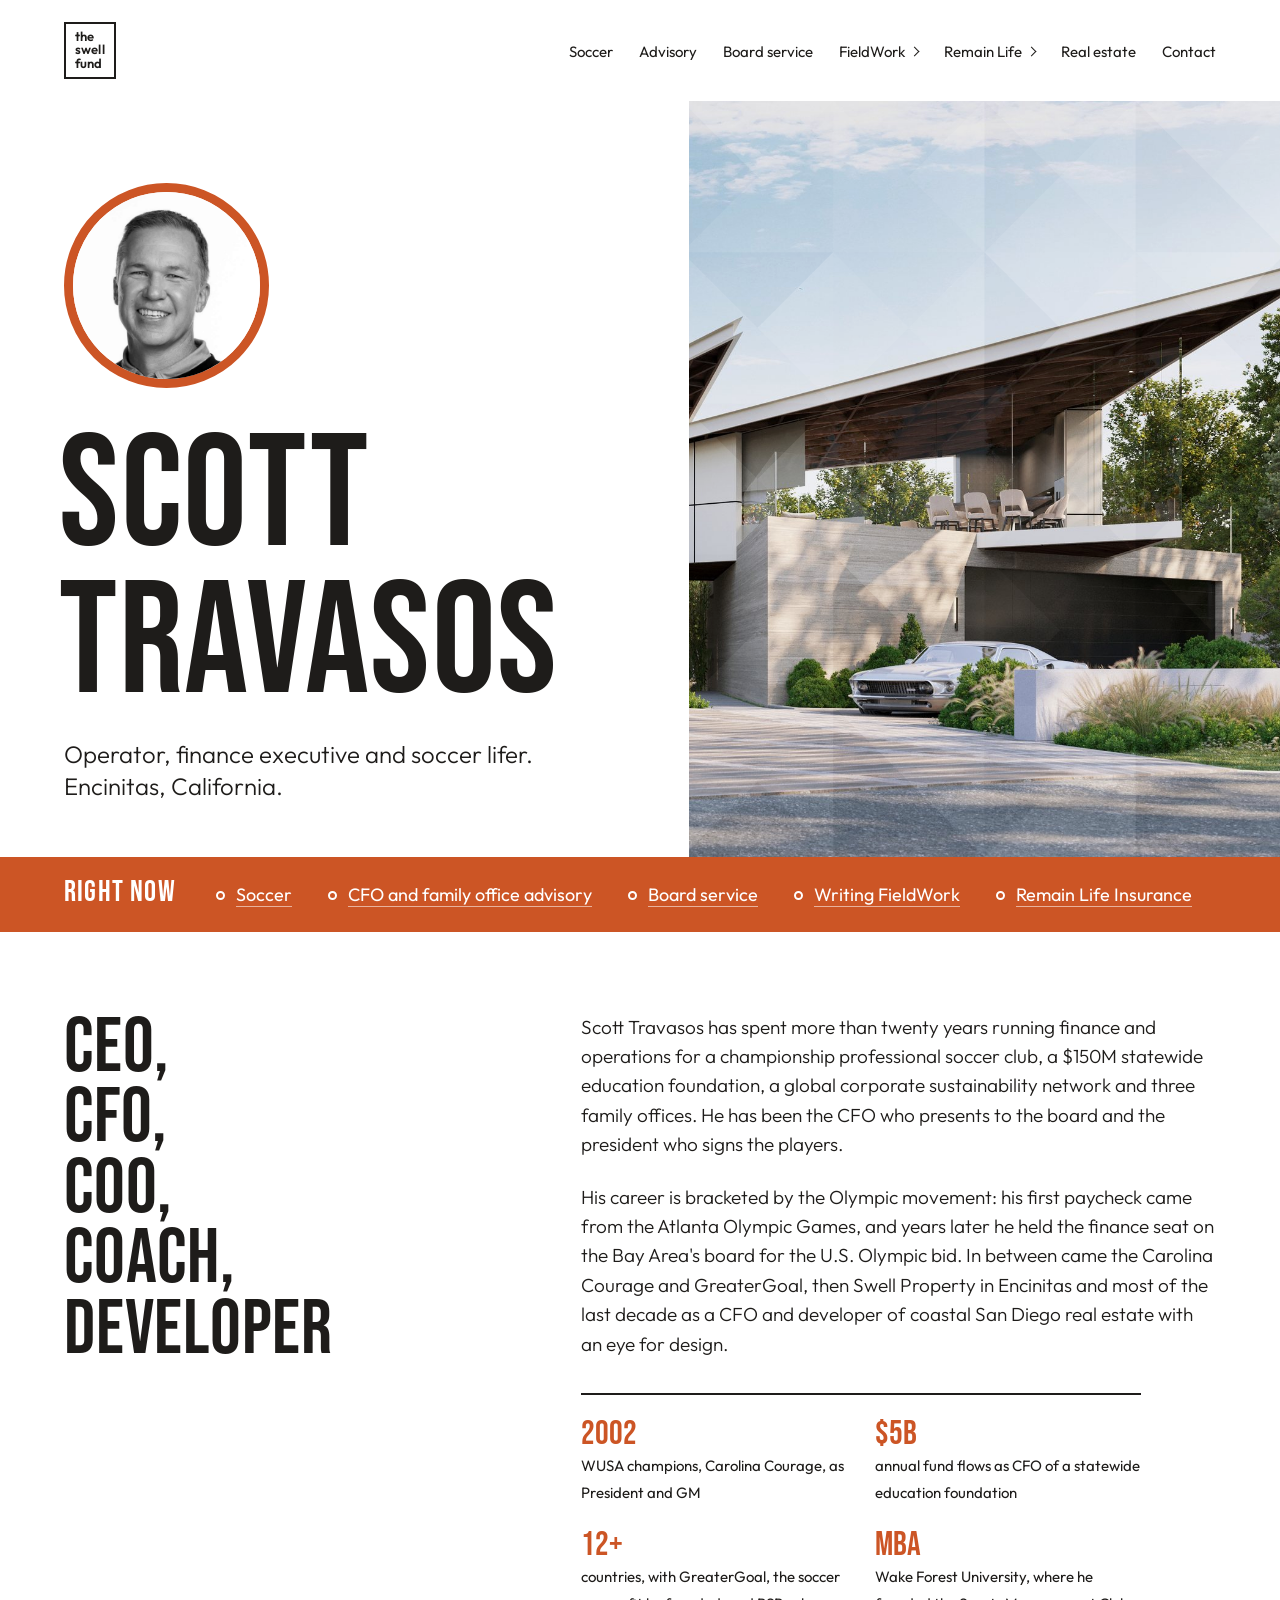
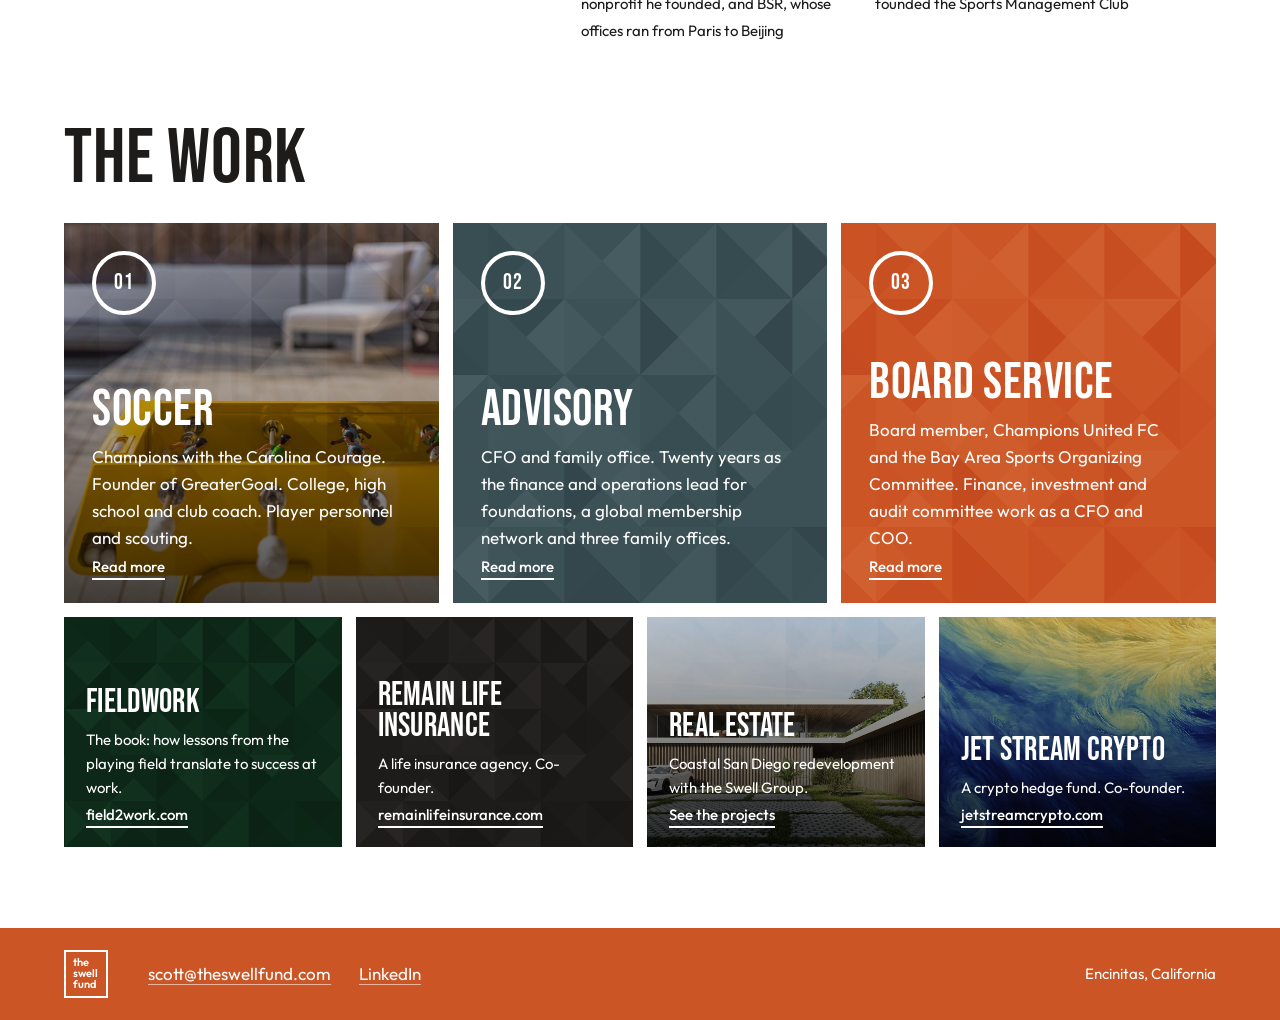
==== index.html @ 2800bc75 "Home: drop the work-section tagline, shorten the real estate tile Co-Authored-By: Claude Fable 5.1 <" ====
<!DOCTYPE html>
<html lang="en">
<head>
<meta charset="UTF-8">
<meta name="viewport" content="width=device-width, initial-scale=1.0">
<title>Scott Travasos — The Swell Fund</title>
<meta name="description" content="Scott Travasos: operator, finance executive and soccer lifer in Encinitas, California. Board service, FieldWork, Remain Life Insurance, The Swell Fund.">
<meta property="og:title" content="Scott Travasos — The Swell Fund">
<meta property="og:description" content="Operator, finance executive and soccer lifer. Encinitas, California.">
<meta property="og:url" content="https://theswellfund.com">
<meta property="og:type" content="website">
<link rel="canonical" href="https://theswellfund.com">
<link rel="preconnect" href="https://fonts.googleapis.com">
<link rel="preconnect" href="https://fonts.gstatic.com" crossorigin>
<link href="https://fonts.googleapis.com/css2?family=Bebas+Neue&family=Outfit:wght@300;400;500;600&display=swap" rel="stylesheet">
<link rel="icon" type="image/svg+xml" href='data:image/svg+xml;utf8,<svg xmlns="http://www.w3.org/2000/svg" viewBox="0 0 32 32"><rect width="32" height="32" fill="%23CC5525"/><rect x="6" y="6" width="20" height="20" fill="none" stroke="%23fff" stroke-width="2"/></svg>'>
<link rel="stylesheet" href="assets/site.css">
</head>
<body>

<header>
  <a class="mark" href="index.html" aria-label="The Swell Fund, home"><span>the</span><span>swell</span><span>fund</span></a>
  <nav aria-label="Primary">
    <ul>
      <li><a href="soccer.html">Soccer</a></li>
      <li><a href="advisory.html">Advisory</a></li>
      <li><a href="boards.html">Board service</a></li>
      <li><a class="ext" href="https://field2work.com">FieldWork</a></li>
      <li><a class="ext" href="https://remainlifeinsurance.com">Remain Life</a></li>
      <li><a href="real-estate.html">Real estate</a></li>
      <li><a href="#contact">Contact</a></li>
    </ul>
  </nav>
</header>

<section class="hero">
  <div class="hero-text">
    <div class="portrait"><img src="assets/people/scott-square-bw.jpg" alt="Scott Travasos"></div>
    <h1 class="display">Scott<br>Travasos</h1>
    <p class="lede">Operator, finance executive and soccer lifer. Encinitas, California.</p>
  </div>
  <div class="hero-photo">
    <img class="scene" src="assets/projects/hero-summit.jpg" alt="Rendering of the Summit project in Cardiff: a two-story home with a folded roof over a courtyard drive">
    <svg xmlns="http://www.w3.org/2000/svg" viewBox="0 0 800 500" preserveAspectRatio="xMidYMid slice" aria-hidden="true" class="facets"><polygon points="0,0 100,0 50,50" fill="#fff" fill-opacity="0.08"/><polygon points="100,100 0,100 50,50" fill="#fff" fill-opacity="0.15"/><polygon points="0,100 0,0 50,50" fill="#000" fill-opacity="0.06"/><polygon points="100,0 200,0 150,50" fill="#000" fill-opacity="0.06"/><polygon points="200,0 200,100 150,50" fill="#000" fill-opacity="0.06"/><polygon points="200,100 100,100 150,50" fill="#fff" fill-opacity="0.13"/><polygon points="200,0 300,0 250,50" fill="#fff" fill-opacity="0.10"/><polygon points="200,100 200,0 250,50" fill="#000" fill-opacity="0.12"/><polygon points="400,0 400,100 350,50" fill="#fff" fill-opacity="0.20"/><polygon points="400,100 300,100 350,50" fill="#fff" fill-opacity="0.08"/><polygon points="300,100 300,0 350,50" fill="#fff" fill-opacity="0.11"/><polygon points="500,0 500,100 450,50" fill="#fff" fill-opacity="0.15"/><polygon points="400,100 400,0 450,50" fill="#000" fill-opacity="0.14"/><polygon points="500,0 600,0 550,50" fill="#fff" fill-opacity="0.07"/><polygon points="600,0 600,100 550,50" fill="#fff" fill-opacity="0.17"/><polygon points="600,100 500,100 550,50" fill="#000" fill-opacity="0.10"/><polygon points="500,100 500,0 550,50" fill="#000" fill-opacity="0.13"/><polygon points="600,0 700,0 650,50" fill="#fff" fill-opacity="0.19"/><polygon points="700,100 600,100 650,50" fill="#fff" fill-opacity="0.15"/><polygon points="600,100 600,0 650,50" fill="#000" fill-opacity="0.20"/><polygon points="800,0 800,100 750,50" fill="#fff" fill-opacity="0.22"/><polygon points="800,100 700,100 750,50" fill="#fff" fill-opacity="0.13"/><polygon points="0,100 100,100 50,150" fill="#fff" fill-opacity="0.14"/><polygon points="100,100 100,200 50,150" fill="#fff" fill-opacity="0.17"/><polygon points="0,200 0,100 50,150" fill="#000" fill-opacity="0.20"/><polygon points="100,100 200,100 150,150" fill="#fff" fill-opacity="0.17"/><polygon points="200,100 200,200 150,150" fill="#000" fill-opacity="0.15"/><polygon points="200,200 100,200 150,150" fill="#000" fill-opacity="0.19"/><polygon points="200,100 300,100 250,150" fill="#000" fill-opacity="0.16"/><polygon points="300,100 300,200 250,150" fill="#fff" fill-opacity="0.17"/><polygon points="400,100 400,200 350,150" fill="#fff" fill-opacity="0.12"/><polygon points="300,200 300,100 350,150" fill="#fff" fill-opacity="0.13"/><polygon points="400,100 500,100 450,150" fill="#fff" fill-opacity="0.08"/><polygon points="500,100 500,200 450,150" fill="#fff" fill-opacity="0.18"/><polygon points="500,200 400,200 450,150" fill="#fff" fill-opacity="0.10"/><polygon points="400,200 400,100 450,150" fill="#000" fill-opacity="0.20"/><polygon points="500,100 600,100 550,150" fill="#fff" fill-opacity="0.13"/><polygon points="600,100 600,200 550,150" fill="#000" fill-opacity="0.20"/><polygon points="600,100 700,100 650,150" fill="#fff" fill-opacity="0.13"/><polygon points="700,100 700,200 650,150" fill="#000" fill-opacity="0.20"/><polygon points="600,200 600,100 650,150" fill="#fff" fill-opacity="0.09"/><polygon points="700,100 800,100 750,150" fill="#fff" fill-opacity="0.10"/><polygon points="800,100 800,200 750,150" fill="#000" fill-opacity="0.15"/><polygon points="800,200 700,200 750,150" fill="#fff" fill-opacity="0.06"/><polygon points="700,200 700,100 750,150" fill="#000" fill-opacity="0.11"/><polygon points="0,200 100,200 50,250" fill="#000" fill-opacity="0.21"/><polygon points="100,300 0,300 50,250" fill="#000" fill-opacity="0.15"/><polygon points="100,200 200,200 150,250" fill="#fff" fill-opacity="0.20"/><polygon points="200,200 300,200 250,250" fill="#000" fill-opacity="0.12"/><polygon points="300,200 300,300 250,250" fill="#fff" fill-opacity="0.16"/><polygon points="300,300 200,300 250,250" fill="#fff" fill-opacity="0.07"/><polygon points="200,300 200,200 250,250" fill="#fff" fill-opacity="0.09"/><polygon points="300,200 400,200 350,250" fill="#000" fill-opacity="0.06"/><polygon points="400,200 400,300 350,250" fill="#fff" fill-opacity="0.08"/><polygon points="400,300 300,300 350,250" fill="#fff" fill-opacity="0.12"/><polygon points="300,300 300,200 350,250" fill="#fff" fill-opacity="0.20"/><polygon points="400,200 500,200 450,250" fill="#000" fill-opacity="0.08"/><polygon points="500,200 500,300 450,250" fill="#fff" fill-opacity="0.12"/><polygon points="500,300 400,300 450,250" fill="#000" fill-opacity="0.07"/><polygon points="600,200 600,300 550,250" fill="#000" fill-opacity="0.13"/><polygon points="600,300 500,300 550,250" fill="#fff" fill-opacity="0.08"/><polygon points="500,300 500,200 550,250" fill="#000" fill-opacity="0.10"/><polygon points="700,200 700,300 650,250" fill="#fff" fill-opacity="0.06"/><polygon points="600,300 600,200 650,250" fill="#000" fill-opacity="0.07"/><polygon points="700,200 800,200 750,250" fill="#000" fill-opacity="0.05"/><polygon points="800,200 800,300 750,250" fill="#000" fill-opacity="0.22"/><polygon points="0,300 100,300 50,350" fill="#fff" fill-opacity="0.12"/><polygon points="100,300 100,400 50,350" fill="#fff" fill-opacity="0.18"/><polygon points="100,400 0,400 50,350" fill="#000" fill-opacity="0.18"/><polygon points="0,400 0,300 50,350" fill="#fff" fill-opacity="0.10"/><polygon points="300,400 200,400 250,350" fill="#fff" fill-opacity="0.14"/><polygon points="200,400 200,300 250,350" fill="#000" fill-opacity="0.05"/><polygon points="300,300 400,300 350,350" fill="#fff" fill-opacity="0.10"/><polygon points="400,300 400,400 350,350" fill="#fff" fill-opacity="0.17"/><polygon points="300,400 300,300 350,350" fill="#000" fill-opacity="0.21"/><polygon points="500,400 400,400 450,350" fill="#000" fill-opacity="0.09"/><polygon points="400,400 400,300 450,350" fill="#fff" fill-opacity="0.09"/><polygon points="500,300 600,300 550,350" fill="#fff" fill-opacity="0.16"/><polygon points="500,400 500,300 550,350" fill="#000" fill-opacity="0.16"/><polygon points="700,300 700,400 650,350" fill="#fff" fill-opacity="0.17"/><polygon points="800,300 800,400 750,350" fill="#000" fill-opacity="0.08"/><polygon points="700,400 700,300 750,350" fill="#000" fill-opacity="0.19"/><polygon points="100,400 100,500 50,450" fill="#000" fill-opacity="0.12"/><polygon points="100,400 200,400 150,450" fill="#fff" fill-opacity="0.08"/><polygon points="200,400 200,500 150,450" fill="#fff" fill-opacity="0.20"/><polygon points="100,500 100,400 150,450" fill="#fff" fill-opacity="0.19"/><polygon points="300,500 200,500 250,450" fill="#000" fill-opacity="0.14"/><polygon points="200,500 200,400 250,450" fill="#fff" fill-opacity="0.06"/><polygon points="400,500 300,500 350,450" fill="#000" fill-opacity="0.21"/><polygon points="300,500 300,400 350,450" fill="#000" fill-opacity="0.20"/><polygon points="500,400 500,500 450,450" fill="#fff" fill-opacity="0.10"/><polygon points="500,500 400,500 450,450" fill="#fff" fill-opacity="0.10"/><polygon points="400,500 400,400 450,450" fill="#000" fill-opacity="0.09"/><polygon points="500,400 600,400 550,450" fill="#000" fill-opacity="0.07"/><polygon points="600,500 500,500 550,450" fill="#000" fill-opacity="0.13"/><polygon points="500,500 500,400 550,450" fill="#000" fill-opacity="0.20"/><polygon points="600,400 700,400 650,450" fill="#000" fill-opacity="0.21"/><polygon points="700,400 700,500 650,450" fill="#000" fill-opacity="0.14"/><polygon points="700,500 600,500 650,450" fill="#000" fill-opacity="0.05"/><polygon points="600,500 600,400 650,450" fill="#000" fill-opacity="0.08"/><polygon points="700,400 800,400 750,450" fill="#fff" fill-opacity="0.19"/><polygon points="800,400 800,500 750,450" fill="#fff" fill-opacity="0.14"/><polygon points="700,500 700,400 750,450" fill="#000" fill-opacity="0.11"/></svg>
  </div>
</section>

<section class="now" aria-label="Right now">
  <h2 class="display">Right now</h2>
  <ul>
    <li><a href="soccer.html">Soccer</a></li>
    <li><a href="advisory.html">CFO and family office advisory</a></li>
    <li><a href="boards.html">Board service</a></li>
    <li><a href="https://field2work.com">Writing FieldWork</a></li>
    <li><a href="https://remainlifeinsurance.com">Remain Life Insurance</a></li>
  </ul>
</section>

<section class="bio">
  <h2 class="display">CEO,<br>CFO,<br>COO,<br>coach,<br>developer</h2>
  <div class="bio-copy">
    <p>Scott Travasos has spent more than twenty years running finance and operations for a championship professional soccer club, a $150M statewide education foundation, a global corporate sustainability network and three family offices. He has been the CFO who presents to the board and the president who signs the players.</p>
    <p>His career is bracketed by the Olympic movement: his first paycheck came from the Atlanta Olympic Games, and years later he held the finance seat on the Bay Area's board for the U.S. Olympic bid. In between came the Carolina Courage and GreaterGoal, then Swell Property in Encinitas and most of the last decade as a CFO and developer of coastal San Diego real estate with an eye for design.</p>
    <ul class="facts">
      <li><strong>2002</strong><span>WUSA champions, Carolina Courage, as President and GM</span></li>
      <li><strong>$5B</strong><span>annual fund flows as CFO of a statewide education foundation</span></li>
      <li><strong>12+</strong><span>countries, with GreaterGoal, the soccer nonprofit he founded, and BSR, whose offices ran from Paris to Beijing</span></li>
      <li><strong>MBA</strong><span>Wake Forest University, where he founded the Sports Management Club</span></li>
    </ul>
  </div>
</section>

<section class="work">
  <div class="work-head">
    <h2 class="display">The work</h2>
  </div>

  <div class="tiles three">
    <a class="tile" href="soccer.html">
      <img src="assets/projects/project-11.jpg" alt="">
      <svg xmlns="http://www.w3.org/2000/svg" viewBox="0 0 800 500" preserveAspectRatio="xMidYMid slice" aria-hidden="true" class="facets"><polygon points="0,0 100,0 50,50" fill="#fff" fill-opacity="0.08"/><polygon points="100,100 0,100 50,50" fill="#fff" fill-opacity="0.15"/><polygon points="0,100 0,0 50,50" fill="#000" fill-opacity="0.06"/><polygon points="100,0 200,0 150,50" fill="#000" fill-opacity="0.06"/><polygon points="200,0 200,100 150,50" fill="#000" fill-opacity="0.06"/><polygon points="200,100 100,100 150,50" fill="#fff" fill-opacity="0.13"/><polygon points="200,0 300,0 250,50" fill="#fff" fill-opacity="0.10"/><polygon points="200,100 200,0 250,50" fill="#000" fill-opacity="0.12"/><polygon points="400,0 400,100 350,50" fill="#fff" fill-opacity="0.20"/><polygon points="400,100 300,100 350,50" fill="#fff" fill-opacity="0.08"/><polygon points="300,100 300,0 350,50" fill="#fff" fill-opacity="0.11"/><polygon points="500,0 500,100 450,50" fill="#fff" fill-opacity="0.15"/><polygon points="400,100 400,0 450,50" fill="#000" fill-opacity="0.14"/><polygon points="500,0 600,0 550,50" fill="#fff" fill-opacity="0.07"/><polygon points="600,0 600,100 550,50" fill="#fff" fill-opacity="0.17"/><polygon points="600,100 500,100 550,50" fill="#000" fill-opacity="0.10"/><polygon points="500,100 500,0 550,50" fill="#000" fill-opacity="0.13"/><polygon points="600,0 700,0 650,50" fill="#fff" fill-opacity="0.19"/><polygon points="700,100 600,100 650,50" fill="#fff" fill-opacity="0.15"/><polygon points="600,100 600,0 650,50" fill="#000" fill-opacity="0.20"/><polygon points="800,0 800,100 750,50" fill="#fff" fill-opacity="0.22"/><polygon points="800,100 700,100 750,50" fill="#fff" fill-opacity="0.13"/><polygon points="0,100 100,100 50,150" fill="#fff" fill-opacity="0.14"/><polygon points="100,100 100,200 50,150" fill="#fff" fill-opacity="0.17"/><polygon points="0,200 0,100 50,150" fill="#000" fill-opacity="0.20"/><polygon points="100,100 200,100 150,150" fill="#fff" fill-opacity="0.17"/><polygon points="200,100 200,200 150,150" fill="#000" fill-opacity="0.15"/><polygon points="200,200 100,200 150,150" fill="#000" fill-opacity="0.19"/><polygon points="200,100 300,100 250,150" fill="#000" fill-opacity="0.16"/><polygon points="300,100 300,200 250,150" fill="#fff" fill-opacity="0.17"/><polygon points="400,100 400,200 350,150" fill="#fff" fill-opacity="0.12"/><polygon points="300,200 300,100 350,150" fill="#fff" fill-opacity="0.13"/><polygon points="400,100 500,100 450,150" fill="#fff" fill-opacity="0.08"/><polygon points="500,100 500,200 450,150" fill="#fff" fill-opacity="0.18"/><polygon points="500,200 400,200 450,150" fill="#fff" fill-opacity="0.10"/><polygon points="400,200 400,100 450,150" fill="#000" fill-opacity="0.20"/><polygon points="500,100 600,100 550,150" fill="#fff" fill-opacity="0.13"/><polygon points="600,100 600,200 550,150" fill="#000" fill-opacity="0.20"/><polygon points="600,100 700,100 650,150" fill="#fff" fill-opacity="0.13"/><polygon points="700,100 700,200 650,150" fill="#000" fill-opacity="0.20"/><polygon points="600,200 600,100 650,150" fill="#fff" fill-opacity="0.09"/><polygon points="700,100 800,100 750,150" fill="#fff" fill-opacity="0.10"/><polygon points="800,100 800,200 750,150" fill="#000" fill-opacity="0.15"/><polygon points="800,200 700,200 750,150" fill="#fff" fill-opacity="0.06"/><polygon points="700,200 700,100 750,150" fill="#000" fill-opacity="0.11"/><polygon points="0,200 100,200 50,250" fill="#000" fill-opacity="0.21"/><polygon points="100,300 0,300 50,250" fill="#000" fill-opacity="0.15"/><polygon points="100,200 200,200 150,250" fill="#fff" fill-opacity="0.20"/><polygon points="200,200 300,200 250,250" fill="#000" fill-opacity="0.12"/><polygon points="300,200 300,300 250,250" fill="#fff" fill-opacity="0.16"/><polygon points="300,300 200,300 250,250" fill="#fff" fill-opacity="0.07"/><polygon points="200,300 200,200 250,250" fill="#fff" fill-opacity="0.09"/><polygon points="300,200 400,200 350,250" fill="#000" fill-opacity="0.06"/><polygon points="400,200 400,300 350,250" fill="#fff" fill-opacity="0.08"/><polygon points="400,300 300,300 350,250" fill="#fff" fill-opacity="0.12"/><polygon points="300,300 300,200 350,250" fill="#fff" fill-opacity="0.20"/><polygon points="400,200 500,200 450,250" fill="#000" fill-opacity="0.08"/><polygon points="500,200 500,300 450,250" fill="#fff" fill-opacity="0.12"/><polygon points="500,300 400,300 450,250" fill="#000" fill-opacity="0.07"/><polygon points="600,200 600,300 550,250" fill="#000" fill-opacity="0.13"/><polygon points="600,300 500,300 550,250" fill="#fff" fill-opacity="0.08"/><polygon points="500,300 500,200 550,250" fill="#000" fill-opacity="0.10"/><polygon points="700,200 700,300 650,250" fill="#fff" fill-opacity="0.06"/><polygon points="600,300 600,200 650,250" fill="#000" fill-opacity="0.07"/><polygon points="700,200 800,200 750,250" fill="#000" fill-opacity="0.05"/><polygon points="800,200 800,300 750,250" fill="#000" fill-opacity="0.22"/><polygon points="0,300 100,300 50,350" fill="#fff" fill-opacity="0.12"/><polygon points="100,300 100,400 50,350" fill="#fff" fill-opacity="0.18"/><polygon points="100,400 0,400 50,350" fill="#000" fill-opacity="0.18"/><polygon points="0,400 0,300 50,350" fill="#fff" fill-opacity="0.10"/><polygon points="300,400 200,400 250,350" fill="#fff" fill-opacity="0.14"/><polygon points="200,400 200,300 250,350" fill="#000" fill-opacity="0.05"/><polygon points="300,300 400,300 350,350" fill="#fff" fill-opacity="0.10"/><polygon points="400,300 400,400 350,350" fill="#fff" fill-opacity="0.17"/><polygon points="300,400 300,300 350,350" fill="#000" fill-opacity="0.21"/><polygon points="500,400 400,400 450,350" fill="#000" fill-opacity="0.09"/><polygon points="400,400 400,300 450,350" fill="#fff" fill-opacity="0.09"/><polygon points="500,300 600,300 550,350" fill="#fff" fill-opacity="0.16"/><polygon points="500,400 500,300 550,350" fill="#000" fill-opacity="0.16"/><polygon points="700,300 700,400 650,350" fill="#fff" fill-opacity="0.17"/><polygon points="800,300 800,400 750,350" fill="#000" fill-opacity="0.08"/><polygon points="700,400 700,300 750,350" fill="#000" fill-opacity="0.19"/><polygon points="100,400 100,500 50,450" fill="#000" fill-opacity="0.12"/><polygon points="100,400 200,400 150,450" fill="#fff" fill-opacity="0.08"/><polygon points="200,400 200,500 150,450" fill="#fff" fill-opacity="0.20"/><polygon points="100,500 100,400 150,450" fill="#fff" fill-opacity="0.19"/><polygon points="300,500 200,500 250,450" fill="#000" fill-opacity="0.14"/><polygon points="200,500 200,400 250,450" fill="#fff" fill-opacity="0.06"/><polygon points="400,500 300,500 350,450" fill="#000" fill-opacity="0.21"/><polygon points="300,500 300,400 350,450" fill="#000" fill-opacity="0.20"/><polygon points="500,400 500,500 450,450" fill="#fff" fill-opacity="0.10"/><polygon points="500,500 400,500 450,450" fill="#fff" fill-opacity="0.10"/><polygon points="400,500 400,400 450,450" fill="#000" fill-opacity="0.09"/><polygon points="500,400 600,400 550,450" fill="#000" fill-opacity="0.07"/><polygon points="600,500 500,500 550,450" fill="#000" fill-opacity="0.13"/><polygon points="500,500 500,400 550,450" fill="#000" fill-opacity="0.20"/><polygon points="600,400 700,400 650,450" fill="#000" fill-opacity="0.21"/><polygon points="700,400 700,500 650,450" fill="#000" fill-opacity="0.14"/><polygon points="700,500 600,500 650,450" fill="#000" fill-opacity="0.05"/><polygon points="600,500 600,400 650,450" fill="#000" fill-opacity="0.08"/><polygon points="700,400 800,400 750,450" fill="#fff" fill-opacity="0.19"/><polygon points="800,400 800,500 750,450" fill="#fff" fill-opacity="0.14"/><polygon points="700,500 700,400 750,450" fill="#000" fill-opacity="0.11"/></svg>
      <div class="shade"></div>
      <div class="ring">01</div>
      <div>
        <h3 class="display">Soccer</h3>
        <p>Champions with the Carolina Courage. Founder of GreaterGoal. College, high school and club coach. Player personnel and scouting.</p>
        <span class="go">Read more</span>
      </div>
    </a>
    <a class="tile solid-teal" href="advisory.html">
      <svg xmlns="http://www.w3.org/2000/svg" viewBox="0 0 800 500" preserveAspectRatio="xMidYMid slice" aria-hidden="true" class="facets"><polygon points="0,0 100,0 50,50" fill="#fff" fill-opacity="0.08"/><polygon points="100,100 0,100 50,50" fill="#fff" fill-opacity="0.15"/><polygon points="0,100 0,0 50,50" fill="#000" fill-opacity="0.06"/><polygon points="100,0 200,0 150,50" fill="#000" fill-opacity="0.06"/><polygon points="200,0 200,100 150,50" fill="#000" fill-opacity="0.06"/><polygon points="200,100 100,100 150,50" fill="#fff" fill-opacity="0.13"/><polygon points="200,0 300,0 250,50" fill="#fff" fill-opacity="0.10"/><polygon points="200,100 200,0 250,50" fill="#000" fill-opacity="0.12"/><polygon points="400,0 400,100 350,50" fill="#fff" fill-opacity="0.20"/><polygon points="400,100 300,100 350,50" fill="#fff" fill-opacity="0.08"/><polygon points="300,100 300,0 350,50" fill="#fff" fill-opacity="0.11"/><polygon points="500,0 500,100 450,50" fill="#fff" fill-opacity="0.15"/><polygon points="400,100 400,0 450,50" fill="#000" fill-opacity="0.14"/><polygon points="500,0 600,0 550,50" fill="#fff" fill-opacity="0.07"/><polygon points="600,0 600,100 550,50" fill="#fff" fill-opacity="0.17"/><polygon points="600,100 500,100 550,50" fill="#000" fill-opacity="0.10"/><polygon points="500,100 500,0 550,50" fill="#000" fill-opacity="0.13"/><polygon points="600,0 700,0 650,50" fill="#fff" fill-opacity="0.19"/><polygon points="700,100 600,100 650,50" fill="#fff" fill-opacity="0.15"/><polygon points="600,100 600,0 650,50" fill="#000" fill-opacity="0.20"/><polygon points="800,0 800,100 750,50" fill="#fff" fill-opacity="0.22"/><polygon points="800,100 700,100 750,50" fill="#fff" fill-opacity="0.13"/><polygon points="0,100 100,100 50,150" fill="#fff" fill-opacity="0.14"/><polygon points="100,100 100,200 50,150" fill="#fff" fill-opacity="0.17"/><polygon points="0,200 0,100 50,150" fill="#000" fill-opacity="0.20"/><polygon points="100,100 200,100 150,150" fill="#fff" fill-opacity="0.17"/><polygon points="200,100 200,200 150,150" fill="#000" fill-opacity="0.15"/><polygon points="200,200 100,200 150,150" fill="#000" fill-opacity="0.19"/><polygon points="200,100 300,100 250,150" fill="#000" fill-opacity="0.16"/><polygon points="300,100 300,200 250,150" fill="#fff" fill-opacity="0.17"/><polygon points="400,100 400,200 350,150" fill="#fff" fill-opacity="0.12"/><polygon points="300,200 300,100 350,150" fill="#fff" fill-opacity="0.13"/><polygon points="400,100 500,100 450,150" fill="#fff" fill-opacity="0.08"/><polygon points="500,100 500,200 450,150" fill="#fff" fill-opacity="0.18"/><polygon points="500,200 400,200 450,150" fill="#fff" fill-opacity="0.10"/><polygon points="400,200 400,100 450,150" fill="#000" fill-opacity="0.20"/><polygon points="500,100 600,100 550,150" fill="#fff" fill-opacity="0.13"/><polygon points="600,100 600,200 550,150" fill="#000" fill-opacity="0.20"/><polygon points="600,100 700,100 650,150" fill="#fff" fill-opacity="0.13"/><polygon points="700,100 700,200 650,150" fill="#000" fill-opacity="0.20"/><polygon points="600,200 600,100 650,150" fill="#fff" fill-opacity="0.09"/><polygon points="700,100 800,100 750,150" fill="#fff" fill-opacity="0.10"/><polygon points="800,100 800,200 750,150" fill="#000" fill-opacity="0.15"/><polygon points="800,200 700,200 750,150" fill="#fff" fill-opacity="0.06"/><polygon points="700,200 700,100 750,150" fill="#000" fill-opacity="0.11"/><polygon points="0,200 100,200 50,250" fill="#000" fill-opacity="0.21"/><polygon points="100,300 0,300 50,250" fill="#000" fill-opacity="0.15"/><polygon points="100,200 200,200 150,250" fill="#fff" fill-opacity="0.20"/><polygon points="200,200 300,200 250,250" fill="#000" fill-opacity="0.12"/><polygon points="300,200 300,300 250,250" fill="#fff" fill-opacity="0.16"/><polygon points="300,300 200,300 250,250" fill="#fff" fill-opacity="0.07"/><polygon points="200,300 200,200 250,250" fill="#fff" fill-opacity="0.09"/><polygon points="300,200 400,200 350,250" fill="#000" fill-opacity="0.06"/><polygon points="400,200 400,300 350,250" fill="#fff" fill-opacity="0.08"/><polygon points="400,300 300,300 350,250" fill="#fff" fill-opacity="0.12"/><polygon points="300,300 300,200 350,250" fill="#fff" fill-opacity="0.20"/><polygon points="400,200 500,200 450,250" fill="#000" fill-opacity="0.08"/><polygon points="500,200 500,300 450,250" fill="#fff" fill-opacity="0.12"/><polygon points="500,300 400,300 450,250" fill="#000" fill-opacity="0.07"/><polygon points="600,200 600,300 550,250" fill="#000" fill-opacity="0.13"/><polygon points="600,300 500,300 550,250" fill="#fff" fill-opacity="0.08"/><polygon points="500,300 500,200 550,250" fill="#000" fill-opacity="0.10"/><polygon points="700,200 700,300 650,250" fill="#fff" fill-opacity="0.06"/><polygon points="600,300 600,200 650,250" fill="#000" fill-opacity="0.07"/><polygon points="700,200 800,200 750,250" fill="#000" fill-opacity="0.05"/><polygon points="800,200 800,300 750,250" fill="#000" fill-opacity="0.22"/><polygon points="0,300 100,300 50,350" fill="#fff" fill-opacity="0.12"/><polygon points="100,300 100,400 50,350" fill="#fff" fill-opacity="0.18"/><polygon points="100,400 0,400 50,350" fill="#000" fill-opacity="0.18"/><polygon points="0,400 0,300 50,350" fill="#fff" fill-opacity="0.10"/><polygon points="300,400 200,400 250,350" fill="#fff" fill-opacity="0.14"/><polygon points="200,400 200,300 250,350" fill="#000" fill-opacity="0.05"/><polygon points="300,300 400,300 350,350" fill="#fff" fill-opacity="0.10"/><polygon points="400,300 400,400 350,350" fill="#fff" fill-opacity="0.17"/><polygon points="300,400 300,300 350,350" fill="#000" fill-opacity="0.21"/><polygon points="500,400 400,400 450,350" fill="#000" fill-opacity="0.09"/><polygon points="400,400 400,300 450,350" fill="#fff" fill-opacity="0.09"/><polygon points="500,300 600,300 550,350" fill="#fff" fill-opacity="0.16"/><polygon points="500,400 500,300 550,350" fill="#000" fill-opacity="0.16"/><polygon points="700,300 700,400 650,350" fill="#fff" fill-opacity="0.17"/><polygon points="800,300 800,400 750,350" fill="#000" fill-opacity="0.08"/><polygon points="700,400 700,300 750,350" fill="#000" fill-opacity="0.19"/><polygon points="100,400 100,500 50,450" fill="#000" fill-opacity="0.12"/><polygon points="100,400 200,400 150,450" fill="#fff" fill-opacity="0.08"/><polygon points="200,400 200,500 150,450" fill="#fff" fill-opacity="0.20"/><polygon points="100,500 100,400 150,450" fill="#fff" fill-opacity="0.19"/><polygon points="300,500 200,500 250,450" fill="#000" fill-opacity="0.14"/><polygon points="200,500 200,400 250,450" fill="#fff" fill-opacity="0.06"/><polygon points="400,500 300,500 350,450" fill="#000" fill-opacity="0.21"/><polygon points="300,500 300,400 350,450" fill="#000" fill-opacity="0.20"/><polygon points="500,400 500,500 450,450" fill="#fff" fill-opacity="0.10"/><polygon points="500,500 400,500 450,450" fill="#fff" fill-opacity="0.10"/><polygon points="400,500 400,400 450,450" fill="#000" fill-opacity="0.09"/><polygon points="500,400 600,400 550,450" fill="#000" fill-opacity="0.07"/><polygon points="600,500 500,500 550,450" fill="#000" fill-opacity="0.13"/><polygon points="500,500 500,400 550,450" fill="#000" fill-opacity="0.20"/><polygon points="600,400 700,400 650,450" fill="#000" fill-opacity="0.21"/><polygon points="700,400 700,500 650,450" fill="#000" fill-opacity="0.14"/><polygon points="700,500 600,500 650,450" fill="#000" fill-opacity="0.05"/><polygon points="600,500 600,400 650,450" fill="#000" fill-opacity="0.08"/><polygon points="700,400 800,400 750,450" fill="#fff" fill-opacity="0.19"/><polygon points="800,400 800,500 750,450" fill="#fff" fill-opacity="0.14"/><polygon points="700,500 700,400 750,450" fill="#000" fill-opacity="0.11"/></svg>
      <div class="ring">02</div>
      <div>
        <h3 class="display">Advisory</h3>
        <p>CFO and family office. Twenty years as the finance and operations lead for foundations, a global membership network and three family offices.</p>
        <span class="go">Read more</span>
      </div>
    </a>
    <a class="tile solid-orange" href="boards.html">
      <svg xmlns="http://www.w3.org/2000/svg" viewBox="0 0 800 500" preserveAspectRatio="xMidYMid slice" aria-hidden="true" class="facets"><polygon points="0,0 100,0 50,50" fill="#fff" fill-opacity="0.08"/><polygon points="100,100 0,100 50,50" fill="#fff" fill-opacity="0.15"/><polygon points="0,100 0,0 50,50" fill="#000" fill-opacity="0.06"/><polygon points="100,0 200,0 150,50" fill="#000" fill-opacity="0.06"/><polygon points="200,0 200,100 150,50" fill="#000" fill-opacity="0.06"/><polygon points="200,100 100,100 150,50" fill="#fff" fill-opacity="0.13"/><polygon points="200,0 300,0 250,50" fill="#fff" fill-opacity="0.10"/><polygon points="200,100 200,0 250,50" fill="#000" fill-opacity="0.12"/><polygon points="400,0 400,100 350,50" fill="#fff" fill-opacity="0.20"/><polygon points="400,100 300,100 350,50" fill="#fff" fill-opacity="0.08"/><polygon points="300,100 300,0 350,50" fill="#fff" fill-opacity="0.11"/><polygon points="500,0 500,100 450,50" fill="#fff" fill-opacity="0.15"/><polygon points="400,100 400,0 450,50" fill="#000" fill-opacity="0.14"/><polygon points="500,0 600,0 550,50" fill="#fff" fill-opacity="0.07"/><polygon points="600,0 600,100 550,50" fill="#fff" fill-opacity="0.17"/><polygon points="600,100 500,100 550,50" fill="#000" fill-opacity="0.10"/><polygon points="500,100 500,0 550,50" fill="#000" fill-opacity="0.13"/><polygon points="600,0 700,0 650,50" fill="#fff" fill-opacity="0.19"/><polygon points="700,100 600,100 650,50" fill="#fff" fill-opacity="0.15"/><polygon points="600,100 600,0 650,50" fill="#000" fill-opacity="0.20"/><polygon points="800,0 800,100 750,50" fill="#fff" fill-opacity="0.22"/><polygon points="800,100 700,100 750,50" fill="#fff" fill-opacity="0.13"/><polygon points="0,100 100,100 50,150" fill="#fff" fill-opacity="0.14"/><polygon points="100,100 100,200 50,150" fill="#fff" fill-opacity="0.17"/><polygon points="0,200 0,100 50,150" fill="#000" fill-opacity="0.20"/><polygon points="100,100 200,100 150,150" fill="#fff" fill-opacity="0.17"/><polygon points="200,100 200,200 150,150" fill="#000" fill-opacity="0.15"/><polygon points="200,200 100,200 150,150" fill="#000" fill-opacity="0.19"/><polygon points="200,100 300,100 250,150" fill="#000" fill-opacity="0.16"/><polygon points="300,100 300,200 250,150" fill="#fff" fill-opacity="0.17"/><polygon points="400,100 400,200 350,150" fill="#fff" fill-opacity="0.12"/><polygon points="300,200 300,100 350,150" fill="#fff" fill-opacity="0.13"/><polygon points="400,100 500,100 450,150" fill="#fff" fill-opacity="0.08"/><polygon points="500,100 500,200 450,150" fill="#fff" fill-opacity="0.18"/><polygon points="500,200 400,200 450,150" fill="#fff" fill-opacity="0.10"/><polygon points="400,200 400,100 450,150" fill="#000" fill-opacity="0.20"/><polygon points="500,100 600,100 550,150" fill="#fff" fill-opacity="0.13"/><polygon points="600,100 600,200 550,150" fill="#000" fill-opacity="0.20"/><polygon points="600,100 700,100 650,150" fill="#fff" fill-opacity="0.13"/><polygon points="700,100 700,200 650,150" fill="#000" fill-opacity="0.20"/><polygon points="600,200 600,100 650,150" fill="#fff" fill-opacity="0.09"/><polygon points="700,100 800,100 750,150" fill="#fff" fill-opacity="0.10"/><polygon points="800,100 800,200 750,150" fill="#000" fill-opacity="0.15"/><polygon points="800,200 700,200 750,150" fill="#fff" fill-opacity="0.06"/><polygon points="700,200 700,100 750,150" fill="#000" fill-opacity="0.11"/><polygon points="0,200 100,200 50,250" fill="#000" fill-opacity="0.21"/><polygon points="100,300 0,300 50,250" fill="#000" fill-opacity="0.15"/><polygon points="100,200 200,200 150,250" fill="#fff" fill-opacity="0.20"/><polygon points="200,200 300,200 250,250" fill="#000" fill-opacity="0.12"/><polygon points="300,200 300,300 250,250" fill="#fff" fill-opacity="0.16"/><polygon points="300,300 200,300 250,250" fill="#fff" fill-opacity="0.07"/><polygon points="200,300 200,200 250,250" fill="#fff" fill-opacity="0.09"/><polygon points="300,200 400,200 350,250" fill="#000" fill-opacity="0.06"/><polygon points="400,200 400,300 350,250" fill="#fff" fill-opacity="0.08"/><polygon points="400,300 300,300 350,250" fill="#fff" fill-opacity="0.12"/><polygon points="300,300 300,200 350,250" fill="#fff" fill-opacity="0.20"/><polygon points="400,200 500,200 450,250" fill="#000" fill-opacity="0.08"/><polygon points="500,200 500,300 450,250" fill="#fff" fill-opacity="0.12"/><polygon points="500,300 400,300 450,250" fill="#000" fill-opacity="0.07"/><polygon points="600,200 600,300 550,250" fill="#000" fill-opacity="0.13"/><polygon points="600,300 500,300 550,250" fill="#fff" fill-opacity="0.08"/><polygon points="500,300 500,200 550,250" fill="#000" fill-opacity="0.10"/><polygon points="700,200 700,300 650,250" fill="#fff" fill-opacity="0.06"/><polygon points="600,300 600,200 650,250" fill="#000" fill-opacity="0.07"/><polygon points="700,200 800,200 750,250" fill="#000" fill-opacity="0.05"/><polygon points="800,200 800,300 750,250" fill="#000" fill-opacity="0.22"/><polygon points="0,300 100,300 50,350" fill="#fff" fill-opacity="0.12"/><polygon points="100,300 100,400 50,350" fill="#fff" fill-opacity="0.18"/><polygon points="100,400 0,400 50,350" fill="#000" fill-opacity="0.18"/><polygon points="0,400 0,300 50,350" fill="#fff" fill-opacity="0.10"/><polygon points="300,400 200,400 250,350" fill="#fff" fill-opacity="0.14"/><polygon points="200,400 200,300 250,350" fill="#000" fill-opacity="0.05"/><polygon points="300,300 400,300 350,350" fill="#fff" fill-opacity="0.10"/><polygon points="400,300 400,400 350,350" fill="#fff" fill-opacity="0.17"/><polygon points="300,400 300,300 350,350" fill="#000" fill-opacity="0.21"/><polygon points="500,400 400,400 450,350" fill="#000" fill-opacity="0.09"/><polygon points="400,400 400,300 450,350" fill="#fff" fill-opacity="0.09"/><polygon points="500,300 600,300 550,350" fill="#fff" fill-opacity="0.16"/><polygon points="500,400 500,300 550,350" fill="#000" fill-opacity="0.16"/><polygon points="700,300 700,400 650,350" fill="#fff" fill-opacity="0.17"/><polygon points="800,300 800,400 750,350" fill="#000" fill-opacity="0.08"/><polygon points="700,400 700,300 750,350" fill="#000" fill-opacity="0.19"/><polygon points="100,400 100,500 50,450" fill="#000" fill-opacity="0.12"/><polygon points="100,400 200,400 150,450" fill="#fff" fill-opacity="0.08"/><polygon points="200,400 200,500 150,450" fill="#fff" fill-opacity="0.20"/><polygon points="100,500 100,400 150,450" fill="#fff" fill-opacity="0.19"/><polygon points="300,500 200,500 250,450" fill="#000" fill-opacity="0.14"/><polygon points="200,500 200,400 250,450" fill="#fff" fill-opacity="0.06"/><polygon points="400,500 300,500 350,450" fill="#000" fill-opacity="0.21"/><polygon points="300,500 300,400 350,450" fill="#000" fill-opacity="0.20"/><polygon points="500,400 500,500 450,450" fill="#fff" fill-opacity="0.10"/><polygon points="500,500 400,500 450,450" fill="#fff" fill-opacity="0.10"/><polygon points="400,500 400,400 450,450" fill="#000" fill-opacity="0.09"/><polygon points="500,400 600,400 550,450" fill="#000" fill-opacity="0.07"/><polygon points="600,500 500,500 550,450" fill="#000" fill-opacity="0.13"/><polygon points="500,500 500,400 550,450" fill="#000" fill-opacity="0.20"/><polygon points="600,400 700,400 650,450" fill="#000" fill-opacity="0.21"/><polygon points="700,400 700,500 650,450" fill="#000" fill-opacity="0.14"/><polygon points="700,500 600,500 650,450" fill="#000" fill-opacity="0.05"/><polygon points="600,500 600,400 650,450" fill="#000" fill-opacity="0.08"/><polygon points="700,400 800,400 750,450" fill="#fff" fill-opacity="0.19"/><polygon points="800,400 800,500 750,450" fill="#fff" fill-opacity="0.14"/><polygon points="700,500 700,400 750,450" fill="#000" fill-opacity="0.11"/></svg>
      <div class="ring">03</div>
      <div>
        <h3 class="display">Board service</h3>
        <p>Board member, Champions United FC and the Bay Area Sports Organizing Committee. Finance, investment and audit committee work as a CFO and COO.</p>
        <span class="go">Read more</span>
      </div>
    </a>
  </div>

  <div class="tiles quiet four">
    <a class="tile solid-green" href="https://field2work.com">
      <svg xmlns="http://www.w3.org/2000/svg" viewBox="0 0 800 500" preserveAspectRatio="xMidYMid slice" aria-hidden="true" class="facets"><polygon points="0,0 100,0 50,50" fill="#fff" fill-opacity="0.08"/><polygon points="100,100 0,100 50,50" fill="#fff" fill-opacity="0.15"/><polygon points="0,100 0,0 50,50" fill="#000" fill-opacity="0.06"/><polygon points="100,0 200,0 150,50" fill="#000" fill-opacity="0.06"/><polygon points="200,0 200,100 150,50" fill="#000" fill-opacity="0.06"/><polygon points="200,100 100,100 150,50" fill="#fff" fill-opacity="0.13"/><polygon points="200,0 300,0 250,50" fill="#fff" fill-opacity="0.10"/><polygon points="200,100 200,0 250,50" fill="#000" fill-opacity="0.12"/><polygon points="400,0 400,100 350,50" fill="#fff" fill-opacity="0.20"/><polygon points="400,100 300,100 350,50" fill="#fff" fill-opacity="0.08"/><polygon points="300,100 300,0 350,50" fill="#fff" fill-opacity="0.11"/><polygon points="500,0 500,100 450,50" fill="#fff" fill-opacity="0.15"/><polygon points="400,100 400,0 450,50" fill="#000" fill-opacity="0.14"/><polygon points="500,0 600,0 550,50" fill="#fff" fill-opacity="0.07"/><polygon points="600,0 600,100 550,50" fill="#fff" fill-opacity="0.17"/><polygon points="600,100 500,100 550,50" fill="#000" fill-opacity="0.10"/><polygon points="500,100 500,0 550,50" fill="#000" fill-opacity="0.13"/><polygon points="600,0 700,0 650,50" fill="#fff" fill-opacity="0.19"/><polygon points="700,100 600,100 650,50" fill="#fff" fill-opacity="0.15"/><polygon points="600,100 600,0 650,50" fill="#000" fill-opacity="0.20"/><polygon points="800,0 800,100 750,50" fill="#fff" fill-opacity="0.22"/><polygon points="800,100 700,100 750,50" fill="#fff" fill-opacity="0.13"/><polygon points="0,100 100,100 50,150" fill="#fff" fill-opacity="0.14"/><polygon points="100,100 100,200 50,150" fill="#fff" fill-opacity="0.17"/><polygon points="0,200 0,100 50,150" fill="#000" fill-opacity="0.20"/><polygon points="100,100 200,100 150,150" fill="#fff" fill-opacity="0.17"/><polygon points="200,100 200,200 150,150" fill="#000" fill-opacity="0.15"/><polygon points="200,200 100,200 150,150" fill="#000" fill-opacity="0.19"/><polygon points="200,100 300,100 250,150" fill="#000" fill-opacity="0.16"/><polygon points="300,100 300,200 250,150" fill="#fff" fill-opacity="0.17"/><polygon points="400,100 400,200 350,150" fill="#fff" fill-opacity="0.12"/><polygon points="300,200 300,100 350,150" fill="#fff" fill-opacity="0.13"/><polygon points="400,100 500,100 450,150" fill="#fff" fill-opacity="0.08"/><polygon points="500,100 500,200 450,150" fill="#fff" fill-opacity="0.18"/><polygon points="500,200 400,200 450,150" fill="#fff" fill-opacity="0.10"/><polygon points="400,200 400,100 450,150" fill="#000" fill-opacity="0.20"/><polygon points="500,100 600,100 550,150" fill="#fff" fill-opacity="0.13"/><polygon points="600,100 600,200 550,150" fill="#000" fill-opacity="0.20"/><polygon points="600,100 700,100 650,150" fill="#fff" fill-opacity="0.13"/><polygon points="700,100 700,200 650,150" fill="#000" fill-opacity="0.20"/><polygon points="600,200 600,100 650,150" fill="#fff" fill-opacity="0.09"/><polygon points="700,100 800,100 750,150" fill="#fff" fill-opacity="0.10"/><polygon points="800,100 800,200 750,150" fill="#000" fill-opacity="0.15"/><polygon points="800,200 700,200 750,150" fill="#fff" fill-opacity="0.06"/><polygon points="700,200 700,100 750,150" fill="#000" fill-opacity="0.11"/><polygon points="0,200 100,200 50,250" fill="#000" fill-opacity="0.21"/><polygon points="100,300 0,300 50,250" fill="#000" fill-opacity="0.15"/><polygon points="100,200 200,200 150,250" fill="#fff" fill-opacity="0.20"/><polygon points="200,200 300,200 250,250" fill="#000" fill-opacity="0.12"/><polygon points="300,200 300,300 250,250" fill="#fff" fill-opacity="0.16"/><polygon points="300,300 200,300 250,250" fill="#fff" fill-opacity="0.07"/><polygon points="200,300 200,200 250,250" fill="#fff" fill-opacity="0.09"/><polygon points="300,200 400,200 350,250" fill="#000" fill-opacity="0.06"/><polygon points="400,200 400,300 350,250" fill="#fff" fill-opacity="0.08"/><polygon points="400,300 300,300 350,250" fill="#fff" fill-opacity="0.12"/><polygon points="300,300 300,200 350,250" fill="#fff" fill-opacity="0.20"/><polygon points="400,200 500,200 450,250" fill="#000" fill-opacity="0.08"/><polygon points="500,200 500,300 450,250" fill="#fff" fill-opacity="0.12"/><polygon points="500,300 400,300 450,250" fill="#000" fill-opacity="0.07"/><polygon points="600,200 600,300 550,250" fill="#000" fill-opacity="0.13"/><polygon points="600,300 500,300 550,250" fill="#fff" fill-opacity="0.08"/><polygon points="500,300 500,200 550,250" fill="#000" fill-opacity="0.10"/><polygon points="700,200 700,300 650,250" fill="#fff" fill-opacity="0.06"/><polygon points="600,300 600,200 650,250" fill="#000" fill-opacity="0.07"/><polygon points="700,200 800,200 750,250" fill="#000" fill-opacity="0.05"/><polygon points="800,200 800,300 750,250" fill="#000" fill-opacity="0.22"/><polygon points="0,300 100,300 50,350" fill="#fff" fill-opacity="0.12"/><polygon points="100,300 100,400 50,350" fill="#fff" fill-opacity="0.18"/><polygon points="100,400 0,400 50,350" fill="#000" fill-opacity="0.18"/><polygon points="0,400 0,300 50,350" fill="#fff" fill-opacity="0.10"/><polygon points="300,400 200,400 250,350" fill="#fff" fill-opacity="0.14"/><polygon points="200,400 200,300 250,350" fill="#000" fill-opacity="0.05"/><polygon points="300,300 400,300 350,350" fill="#fff" fill-opacity="0.10"/><polygon points="400,300 400,400 350,350" fill="#fff" fill-opacity="0.17"/><polygon points="300,400 300,300 350,350" fill="#000" fill-opacity="0.21"/><polygon points="500,400 400,400 450,350" fill="#000" fill-opacity="0.09"/><polygon points="400,400 400,300 450,350" fill="#fff" fill-opacity="0.09"/><polygon points="500,300 600,300 550,350" fill="#fff" fill-opacity="0.16"/><polygon points="500,400 500,300 550,350" fill="#000" fill-opacity="0.16"/><polygon points="700,300 700,400 650,350" fill="#fff" fill-opacity="0.17"/><polygon points="800,300 800,400 750,350" fill="#000" fill-opacity="0.08"/><polygon points="700,400 700,300 750,350" fill="#000" fill-opacity="0.19"/><polygon points="100,400 100,500 50,450" fill="#000" fill-opacity="0.12"/><polygon points="100,400 200,400 150,450" fill="#fff" fill-opacity="0.08"/><polygon points="200,400 200,500 150,450" fill="#fff" fill-opacity="0.20"/><polygon points="100,500 100,400 150,450" fill="#fff" fill-opacity="0.19"/><polygon points="300,500 200,500 250,450" fill="#000" fill-opacity="0.14"/><polygon points="200,500 200,400 250,450" fill="#fff" fill-opacity="0.06"/><polygon points="400,500 300,500 350,450" fill="#000" fill-opacity="0.21"/><polygon points="300,500 300,400 350,450" fill="#000" fill-opacity="0.20"/><polygon points="500,400 500,500 450,450" fill="#fff" fill-opacity="0.10"/><polygon points="500,500 400,500 450,450" fill="#fff" fill-opacity="0.10"/><polygon points="400,500 400,400 450,450" fill="#000" fill-opacity="0.09"/><polygon points="500,400 600,400 550,450" fill="#000" fill-opacity="0.07"/><polygon points="600,500 500,500 550,450" fill="#000" fill-opacity="0.13"/><polygon points="500,500 500,400 550,450" fill="#000" fill-opacity="0.20"/><polygon points="600,400 700,400 650,450" fill="#000" fill-opacity="0.21"/><polygon points="700,400 700,500 650,450" fill="#000" fill-opacity="0.14"/><polygon points="700,500 600,500 650,450" fill="#000" fill-opacity="0.05"/><polygon points="600,500 600,400 650,450" fill="#000" fill-opacity="0.08"/><polygon points="700,400 800,400 750,450" fill="#fff" fill-opacity="0.19"/><polygon points="800,400 800,500 750,450" fill="#fff" fill-opacity="0.14"/><polygon points="700,500 700,400 750,450" fill="#000" fill-opacity="0.11"/></svg>
      <div></div>
      <div>
        <h3 class="display">FieldWork</h3>
        <p>The book: how lessons from the playing field translate to success at work.</p>
        <span class="go">field2work.com</span>
      </div>
    </a>
    <a class="tile solid-ink" href="https://remainlifeinsurance.com">
      <svg xmlns="http://www.w3.org/2000/svg" viewBox="0 0 800 500" preserveAspectRatio="xMidYMid slice" aria-hidden="true" class="facets"><polygon points="0,0 100,0 50,50" fill="#fff" fill-opacity="0.08"/><polygon points="100,100 0,100 50,50" fill="#fff" fill-opacity="0.15"/><polygon points="0,100 0,0 50,50" fill="#000" fill-opacity="0.06"/><polygon points="100,0 200,0 150,50" fill="#000" fill-opacity="0.06"/><polygon points="200,0 200,100 150,50" fill="#000" fill-opacity="0.06"/><polygon points="200,100 100,100 150,50" fill="#fff" fill-opacity="0.13"/><polygon points="200,0 300,0 250,50" fill="#fff" fill-opacity="0.10"/><polygon points="200,100 200,0 250,50" fill="#000" fill-opacity="0.12"/><polygon points="400,0 400,100 350,50" fill="#fff" fill-opacity="0.20"/><polygon points="400,100 300,100 350,50" fill="#fff" fill-opacity="0.08"/><polygon points="300,100 300,0 350,50" fill="#fff" fill-opacity="0.11"/><polygon points="500,0 500,100 450,50" fill="#fff" fill-opacity="0.15"/><polygon points="400,100 400,0 450,50" fill="#000" fill-opacity="0.14"/><polygon points="500,0 600,0 550,50" fill="#fff" fill-opacity="0.07"/><polygon points="600,0 600,100 550,50" fill="#fff" fill-opacity="0.17"/><polygon points="600,100 500,100 550,50" fill="#000" fill-opacity="0.10"/><polygon points="500,100 500,0 550,50" fill="#000" fill-opacity="0.13"/><polygon points="600,0 700,0 650,50" fill="#fff" fill-opacity="0.19"/><polygon points="700,100 600,100 650,50" fill="#fff" fill-opacity="0.15"/><polygon points="600,100 600,0 650,50" fill="#000" fill-opacity="0.20"/><polygon points="800,0 800,100 750,50" fill="#fff" fill-opacity="0.22"/><polygon points="800,100 700,100 750,50" fill="#fff" fill-opacity="0.13"/><polygon points="0,100 100,100 50,150" fill="#fff" fill-opacity="0.14"/><polygon points="100,100 100,200 50,150" fill="#fff" fill-opacity="0.17"/><polygon points="0,200 0,100 50,150" fill="#000" fill-opacity="0.20"/><polygon points="100,100 200,100 150,150" fill="#fff" fill-opacity="0.17"/><polygon points="200,100 200,200 150,150" fill="#000" fill-opacity="0.15"/><polygon points="200,200 100,200 150,150" fill="#000" fill-opacity="0.19"/><polygon points="200,100 300,100 250,150" fill="#000" fill-opacity="0.16"/><polygon points="300,100 300,200 250,150" fill="#fff" fill-opacity="0.17"/><polygon points="400,100 400,200 350,150" fill="#fff" fill-opacity="0.12"/><polygon points="300,200 300,100 350,150" fill="#fff" fill-opacity="0.13"/><polygon points="400,100 500,100 450,150" fill="#fff" fill-opacity="0.08"/><polygon points="500,100 500,200 450,150" fill="#fff" fill-opacity="0.18"/><polygon points="500,200 400,200 450,150" fill="#fff" fill-opacity="0.10"/><polygon points="400,200 400,100 450,150" fill="#000" fill-opacity="0.20"/><polygon points="500,100 600,100 550,150" fill="#fff" fill-opacity="0.13"/><polygon points="600,100 600,200 550,150" fill="#000" fill-opacity="0.20"/><polygon points="600,100 700,100 650,150" fill="#fff" fill-opacity="0.13"/><polygon points="700,100 700,200 650,150" fill="#000" fill-opacity="0.20"/><polygon points="600,200 600,100 650,150" fill="#fff" fill-opacity="0.09"/><polygon points="700,100 800,100 750,150" fill="#fff" fill-opacity="0.10"/><polygon points="800,100 800,200 750,150" fill="#000" fill-opacity="0.15"/><polygon points="800,200 700,200 750,150" fill="#fff" fill-opacity="0.06"/><polygon points="700,200 700,100 750,150" fill="#000" fill-opacity="0.11"/><polygon points="0,200 100,200 50,250" fill="#000" fill-opacity="0.21"/><polygon points="100,300 0,300 50,250" fill="#000" fill-opacity="0.15"/><polygon points="100,200 200,200 150,250" fill="#fff" fill-opacity="0.20"/><polygon points="200,200 300,200 250,250" fill="#000" fill-opacity="0.12"/><polygon points="300,200 300,300 250,250" fill="#fff" fill-opacity="0.16"/><polygon points="300,300 200,300 250,250" fill="#fff" fill-opacity="0.07"/><polygon points="200,300 200,200 250,250" fill="#fff" fill-opacity="0.09"/><polygon points="300,200 400,200 350,250" fill="#000" fill-opacity="0.06"/><polygon points="400,200 400,300 350,250" fill="#fff" fill-opacity="0.08"/><polygon points="400,300 300,300 350,250" fill="#fff" fill-opacity="0.12"/><polygon points="300,300 300,200 350,250" fill="#fff" fill-opacity="0.20"/><polygon points="400,200 500,200 450,250" fill="#000" fill-opacity="0.08"/><polygon points="500,200 500,300 450,250" fill="#fff" fill-opacity="0.12"/><polygon points="500,300 400,300 450,250" fill="#000" fill-opacity="0.07"/><polygon points="600,200 600,300 550,250" fill="#000" fill-opacity="0.13"/><polygon points="600,300 500,300 550,250" fill="#fff" fill-opacity="0.08"/><polygon points="500,300 500,200 550,250" fill="#000" fill-opacity="0.10"/><polygon points="700,200 700,300 650,250" fill="#fff" fill-opacity="0.06"/><polygon points="600,300 600,200 650,250" fill="#000" fill-opacity="0.07"/><polygon points="700,200 800,200 750,250" fill="#000" fill-opacity="0.05"/><polygon points="800,200 800,300 750,250" fill="#000" fill-opacity="0.22"/><polygon points="0,300 100,300 50,350" fill="#fff" fill-opacity="0.12"/><polygon points="100,300 100,400 50,350" fill="#fff" fill-opacity="0.18"/><polygon points="100,400 0,400 50,350" fill="#000" fill-opacity="0.18"/><polygon points="0,400 0,300 50,350" fill="#fff" fill-opacity="0.10"/><polygon points="300,400 200,400 250,350" fill="#fff" fill-opacity="0.14"/><polygon points="200,400 200,300 250,350" fill="#000" fill-opacity="0.05"/><polygon points="300,300 400,300 350,350" fill="#fff" fill-opacity="0.10"/><polygon points="400,300 400,400 350,350" fill="#fff" fill-opacity="0.17"/><polygon points="300,400 300,300 350,350" fill="#000" fill-opacity="0.21"/><polygon points="500,400 400,400 450,350" fill="#000" fill-opacity="0.09"/><polygon points="400,400 400,300 450,350" fill="#fff" fill-opacity="0.09"/><polygon points="500,300 600,300 550,350" fill="#fff" fill-opacity="0.16"/><polygon points="500,400 500,300 550,350" fill="#000" fill-opacity="0.16"/><polygon points="700,300 700,400 650,350" fill="#fff" fill-opacity="0.17"/><polygon points="800,300 800,400 750,350" fill="#000" fill-opacity="0.08"/><polygon points="700,400 700,300 750,350" fill="#000" fill-opacity="0.19"/><polygon points="100,400 100,500 50,450" fill="#000" fill-opacity="0.12"/><polygon points="100,400 200,400 150,450" fill="#fff" fill-opacity="0.08"/><polygon points="200,400 200,500 150,450" fill="#fff" fill-opacity="0.20"/><polygon points="100,500 100,400 150,450" fill="#fff" fill-opacity="0.19"/><polygon points="300,500 200,500 250,450" fill="#000" fill-opacity="0.14"/><polygon points="200,500 200,400 250,450" fill="#fff" fill-opacity="0.06"/><polygon points="400,500 300,500 350,450" fill="#000" fill-opacity="0.21"/><polygon points="300,500 300,400 350,450" fill="#000" fill-opacity="0.20"/><polygon points="500,400 500,500 450,450" fill="#fff" fill-opacity="0.10"/><polygon points="500,500 400,500 450,450" fill="#fff" fill-opacity="0.10"/><polygon points="400,500 400,400 450,450" fill="#000" fill-opacity="0.09"/><polygon points="500,400 600,400 550,450" fill="#000" fill-opacity="0.07"/><polygon points="600,500 500,500 550,450" fill="#000" fill-opacity="0.13"/><polygon points="500,500 500,400 550,450" fill="#000" fill-opacity="0.20"/><polygon points="600,400 700,400 650,450" fill="#000" fill-opacity="0.21"/><polygon points="700,400 700,500 650,450" fill="#000" fill-opacity="0.14"/><polygon points="700,500 600,500 650,450" fill="#000" fill-opacity="0.05"/><polygon points="600,500 600,400 650,450" fill="#000" fill-opacity="0.08"/><polygon points="700,400 800,400 750,450" fill="#fff" fill-opacity="0.19"/><polygon points="800,400 800,500 750,450" fill="#fff" fill-opacity="0.14"/><polygon points="700,500 700,400 750,450" fill="#000" fill-opacity="0.11"/></svg>
      <div></div>
      <div>
        <h3 class="display">Remain Life Insurance</h3>
        <p>A life insurance agency. Co-founder.</p>
        <span class="go">remainlifeinsurance.com</span>
      </div>
    </a>
    <a class="tile" href="real-estate.html">
      <img src="assets/projects/summit-04.jpg" alt="">
      <svg xmlns="http://www.w3.org/2000/svg" viewBox="0 0 800 500" preserveAspectRatio="xMidYMid slice" aria-hidden="true" class="facets"><polygon points="0,0 100,0 50,50" fill="#fff" fill-opacity="0.08"/><polygon points="100,100 0,100 50,50" fill="#fff" fill-opacity="0.15"/><polygon points="0,100 0,0 50,50" fill="#000" fill-opacity="0.06"/><polygon points="100,0 200,0 150,50" fill="#000" fill-opacity="0.06"/><polygon points="200,0 200,100 150,50" fill="#000" fill-opacity="0.06"/><polygon points="200,100 100,100 150,50" fill="#fff" fill-opacity="0.13"/><polygon points="200,0 300,0 250,50" fill="#fff" fill-opacity="0.10"/><polygon points="200,100 200,0 250,50" fill="#000" fill-opacity="0.12"/><polygon points="400,0 400,100 350,50" fill="#fff" fill-opacity="0.20"/><polygon points="400,100 300,100 350,50" fill="#fff" fill-opacity="0.08"/><polygon points="300,100 300,0 350,50" fill="#fff" fill-opacity="0.11"/><polygon points="500,0 500,100 450,50" fill="#fff" fill-opacity="0.15"/><polygon points="400,100 400,0 450,50" fill="#000" fill-opacity="0.14"/><polygon points="500,0 600,0 550,50" fill="#fff" fill-opacity="0.07"/><polygon points="600,0 600,100 550,50" fill="#fff" fill-opacity="0.17"/><polygon points="600,100 500,100 550,50" fill="#000" fill-opacity="0.10"/><polygon points="500,100 500,0 550,50" fill="#000" fill-opacity="0.13"/><polygon points="600,0 700,0 650,50" fill="#fff" fill-opacity="0.19"/><polygon points="700,100 600,100 650,50" fill="#fff" fill-opacity="0.15"/><polygon points="600,100 600,0 650,50" fill="#000" fill-opacity="0.20"/><polygon points="800,0 800,100 750,50" fill="#fff" fill-opacity="0.22"/><polygon points="800,100 700,100 750,50" fill="#fff" fill-opacity="0.13"/><polygon points="0,100 100,100 50,150" fill="#fff" fill-opacity="0.14"/><polygon points="100,100 100,200 50,150" fill="#fff" fill-opacity="0.17"/><polygon points="0,200 0,100 50,150" fill="#000" fill-opacity="0.20"/><polygon points="100,100 200,100 150,150" fill="#fff" fill-opacity="0.17"/><polygon points="200,100 200,200 150,150" fill="#000" fill-opacity="0.15"/><polygon points="200,200 100,200 150,150" fill="#000" fill-opacity="0.19"/><polygon points="200,100 300,100 250,150" fill="#000" fill-opacity="0.16"/><polygon points="300,100 300,200 250,150" fill="#fff" fill-opacity="0.17"/><polygon points="400,100 400,200 350,150" fill="#fff" fill-opacity="0.12"/><polygon points="300,200 300,100 350,150" fill="#fff" fill-opacity="0.13"/><polygon points="400,100 500,100 450,150" fill="#fff" fill-opacity="0.08"/><polygon points="500,100 500,200 450,150" fill="#fff" fill-opacity="0.18"/><polygon points="500,200 400,200 450,150" fill="#fff" fill-opacity="0.10"/><polygon points="400,200 400,100 450,150" fill="#000" fill-opacity="0.20"/><polygon points="500,100 600,100 550,150" fill="#fff" fill-opacity="0.13"/><polygon points="600,100 600,200 550,150" fill="#000" fill-opacity="0.20"/><polygon points="600,100 700,100 650,150" fill="#fff" fill-opacity="0.13"/><polygon points="700,100 700,200 650,150" fill="#000" fill-opacity="0.20"/><polygon points="600,200 600,100 650,150" fill="#fff" fill-opacity="0.09"/><polygon points="700,100 800,100 750,150" fill="#fff" fill-opacity="0.10"/><polygon points="800,100 800,200 750,150" fill="#000" fill-opacity="0.15"/><polygon points="800,200 700,200 750,150" fill="#fff" fill-opacity="0.06"/><polygon points="700,200 700,100 750,150" fill="#000" fill-opacity="0.11"/><polygon points="0,200 100,200 50,250" fill="#000" fill-opacity="0.21"/><polygon points="100,300 0,300 50,250" fill="#000" fill-opacity="0.15"/><polygon points="100,200 200,200 150,250" fill="#fff" fill-opacity="0.20"/><polygon points="200,200 300,200 250,250" fill="#000" fill-opacity="0.12"/><polygon points="300,200 300,300 250,250" fill="#fff" fill-opacity="0.16"/><polygon points="300,300 200,300 250,250" fill="#fff" fill-opacity="0.07"/><polygon points="200,300 200,200 250,250" fill="#fff" fill-opacity="0.09"/><polygon points="300,200 400,200 350,250" fill="#000" fill-opacity="0.06"/><polygon points="400,200 400,300 350,250" fill="#fff" fill-opacity="0.08"/><polygon points="400,300 300,300 350,250" fill="#fff" fill-opacity="0.12"/><polygon points="300,300 300,200 350,250" fill="#fff" fill-opacity="0.20"/><polygon points="400,200 500,200 450,250" fill="#000" fill-opacity="0.08"/><polygon points="500,200 500,300 450,250" fill="#fff" fill-opacity="0.12"/><polygon points="500,300 400,300 450,250" fill="#000" fill-opacity="0.07"/><polygon points="600,200 600,300 550,250" fill="#000" fill-opacity="0.13"/><polygon points="600,300 500,300 550,250" fill="#fff" fill-opacity="0.08"/><polygon points="500,300 500,200 550,250" fill="#000" fill-opacity="0.10"/><polygon points="700,200 700,300 650,250" fill="#fff" fill-opacity="0.06"/><polygon points="600,300 600,200 650,250" fill="#000" fill-opacity="0.07"/><polygon points="700,200 800,200 750,250" fill="#000" fill-opacity="0.05"/><polygon points="800,200 800,300 750,250" fill="#000" fill-opacity="0.22"/><polygon points="0,300 100,300 50,350" fill="#fff" fill-opacity="0.12"/><polygon points="100,300 100,400 50,350" fill="#fff" fill-opacity="0.18"/><polygon points="100,400 0,400 50,350" fill="#000" fill-opacity="0.18"/><polygon points="0,400 0,300 50,350" fill="#fff" fill-opacity="0.10"/><polygon points="300,400 200,400 250,350" fill="#fff" fill-opacity="0.14"/><polygon points="200,400 200,300 250,350" fill="#000" fill-opacity="0.05"/><polygon points="300,300 400,300 350,350" fill="#fff" fill-opacity="0.10"/><polygon points="400,300 400,400 350,350" fill="#fff" fill-opacity="0.17"/><polygon points="300,400 300,300 350,350" fill="#000" fill-opacity="0.21"/><polygon points="500,400 400,400 450,350" fill="#000" fill-opacity="0.09"/><polygon points="400,400 400,300 450,350" fill="#fff" fill-opacity="0.09"/><polygon points="500,300 600,300 550,350" fill="#fff" fill-opacity="0.16"/><polygon points="500,400 500,300 550,350" fill="#000" fill-opacity="0.16"/><polygon points="700,300 700,400 650,350" fill="#fff" fill-opacity="0.17"/><polygon points="800,300 800,400 750,350" fill="#000" fill-opacity="0.08"/><polygon points="700,400 700,300 750,350" fill="#000" fill-opacity="0.19"/><polygon points="100,400 100,500 50,450" fill="#000" fill-opacity="0.12"/><polygon points="100,400 200,400 150,450" fill="#fff" fill-opacity="0.08"/><polygon points="200,400 200,500 150,450" fill="#fff" fill-opacity="0.20"/><polygon points="100,500 100,400 150,450" fill="#fff" fill-opacity="0.19"/><polygon points="300,500 200,500 250,450" fill="#000" fill-opacity="0.14"/><polygon points="200,500 200,400 250,450" fill="#fff" fill-opacity="0.06"/><polygon points="400,500 300,500 350,450" fill="#000" fill-opacity="0.21"/><polygon points="300,500 300,400 350,450" fill="#000" fill-opacity="0.20"/><polygon points="500,400 500,500 450,450" fill="#fff" fill-opacity="0.10"/><polygon points="500,500 400,500 450,450" fill="#fff" fill-opacity="0.10"/><polygon points="400,500 400,400 450,450" fill="#000" fill-opacity="0.09"/><polygon points="500,400 600,400 550,450" fill="#000" fill-opacity="0.07"/><polygon points="600,500 500,500 550,450" fill="#000" fill-opacity="0.13"/><polygon points="500,500 500,400 550,450" fill="#000" fill-opacity="0.20"/><polygon points="600,400 700,400 650,450" fill="#000" fill-opacity="0.21"/><polygon points="700,400 700,500 650,450" fill="#000" fill-opacity="0.14"/><polygon points="700,500 600,500 650,450" fill="#000" fill-opacity="0.05"/><polygon points="600,500 600,400 650,450" fill="#000" fill-opacity="0.08"/><polygon points="700,400 800,400 750,450" fill="#fff" fill-opacity="0.19"/><polygon points="800,400 800,500 750,450" fill="#fff" fill-opacity="0.14"/><polygon points="700,500 700,400 750,450" fill="#000" fill-opacity="0.11"/></svg>
      <div class="shade"></div>
      <div></div>
      <div>
        <h3 class="display">Real estate</h3>
        <p>Coastal San Diego redevelopment with the Swell Group.</p>
        <span class="go">See the projects</span>
      </div>
    </a>
    <a class="tile" href="https://jetstreamcrypto.com">
      <img src="assets/projects/jetstream-wind.jpg" alt="">
      <svg xmlns="http://www.w3.org/2000/svg" viewBox="0 0 800 500" preserveAspectRatio="xMidYMid slice" aria-hidden="true" class="facets"><polygon points="0,0 100,0 50,50" fill="#fff" fill-opacity="0.08"/><polygon points="100,100 0,100 50,50" fill="#fff" fill-opacity="0.15"/><polygon points="0,100 0,0 50,50" fill="#000" fill-opacity="0.06"/><polygon points="100,0 200,0 150,50" fill="#000" fill-opacity="0.06"/><polygon points="200,0 200,100 150,50" fill="#000" fill-opacity="0.06"/><polygon points="200,100 100,100 150,50" fill="#fff" fill-opacity="0.13"/><polygon points="200,0 300,0 250,50" fill="#fff" fill-opacity="0.10"/><polygon points="200,100 200,0 250,50" fill="#000" fill-opacity="0.12"/><polygon points="400,0 400,100 350,50" fill="#fff" fill-opacity="0.20"/><polygon points="400,100 300,100 350,50" fill="#fff" fill-opacity="0.08"/><polygon points="300,100 300,0 350,50" fill="#fff" fill-opacity="0.11"/><polygon points="500,0 500,100 450,50" fill="#fff" fill-opacity="0.15"/><polygon points="400,100 400,0 450,50" fill="#000" fill-opacity="0.14"/><polygon points="500,0 600,0 550,50" fill="#fff" fill-opacity="0.07"/><polygon points="600,0 600,100 550,50" fill="#fff" fill-opacity="0.17"/><polygon points="600,100 500,100 550,50" fill="#000" fill-opacity="0.10"/><polygon points="500,100 500,0 550,50" fill="#000" fill-opacity="0.13"/><polygon points="600,0 700,0 650,50" fill="#fff" fill-opacity="0.19"/><polygon points="700,100 600,100 650,50" fill="#fff" fill-opacity="0.15"/><polygon points="600,100 600,0 650,50" fill="#000" fill-opacity="0.20"/><polygon points="800,0 800,100 750,50" fill="#fff" fill-opacity="0.22"/><polygon points="800,100 700,100 750,50" fill="#fff" fill-opacity="0.13"/><polygon points="0,100 100,100 50,150" fill="#fff" fill-opacity="0.14"/><polygon points="100,100 100,200 50,150" fill="#fff" fill-opacity="0.17"/><polygon points="0,200 0,100 50,150" fill="#000" fill-opacity="0.20"/><polygon points="100,100 200,100 150,150" fill="#fff" fill-opacity="0.17"/><polygon points="200,100 200,200 150,150" fill="#000" fill-opacity="0.15"/><polygon points="200,200 100,200 150,150" fill="#000" fill-opacity="0.19"/><polygon points="200,100 300,100 250,150" fill="#000" fill-opacity="0.16"/><polygon points="300,100 300,200 250,150" fill="#fff" fill-opacity="0.17"/><polygon points="400,100 400,200 350,150" fill="#fff" fill-opacity="0.12"/><polygon points="300,200 300,100 350,150" fill="#fff" fill-opacity="0.13"/><polygon points="400,100 500,100 450,150" fill="#fff" fill-opacity="0.08"/><polygon points="500,100 500,200 450,150" fill="#fff" fill-opacity="0.18"/><polygon points="500,200 400,200 450,150" fill="#fff" fill-opacity="0.10"/><polygon points="400,200 400,100 450,150" fill="#000" fill-opacity="0.20"/><polygon points="500,100 600,100 550,150" fill="#fff" fill-opacity="0.13"/><polygon points="600,100 600,200 550,150" fill="#000" fill-opacity="0.20"/><polygon points="600,100 700,100 650,150" fill="#fff" fill-opacity="0.13"/><polygon points="700,100 700,200 650,150" fill="#000" fill-opacity="0.20"/><polygon points="600,200 600,100 650,150" fill="#fff" fill-opacity="0.09"/><polygon points="700,100 800,100 750,150" fill="#fff" fill-opacity="0.10"/><polygon points="800,100 800,200 750,150" fill="#000" fill-opacity="0.15"/><polygon points="800,200 700,200 750,150" fill="#fff" fill-opacity="0.06"/><polygon points="700,200 700,100 750,150" fill="#000" fill-opacity="0.11"/><polygon points="0,200 100,200 50,250" fill="#000" fill-opacity="0.21"/><polygon points="100,300 0,300 50,250" fill="#000" fill-opacity="0.15"/><polygon points="100,200 200,200 150,250" fill="#fff" fill-opacity="0.20"/><polygon points="200,200 300,200 250,250" fill="#000" fill-opacity="0.12"/><polygon points="300,200 300,300 250,250" fill="#fff" fill-opacity="0.16"/><polygon points="300,300 200,300 250,250" fill="#fff" fill-opacity="0.07"/><polygon points="200,300 200,200 250,250" fill="#fff" fill-opacity="0.09"/><polygon points="300,200 400,200 350,250" fill="#000" fill-opacity="0.06"/><polygon points="400,200 400,300 350,250" fill="#fff" fill-opacity="0.08"/><polygon points="400,300 300,300 350,250" fill="#fff" fill-opacity="0.12"/><polygon points="300,300 300,200 350,250" fill="#fff" fill-opacity="0.20"/><polygon points="400,200 500,200 450,250" fill="#000" fill-opacity="0.08"/><polygon points="500,200 500,300 450,250" fill="#fff" fill-opacity="0.12"/><polygon points="500,300 400,300 450,250" fill="#000" fill-opacity="0.07"/><polygon points="600,200 600,300 550,250" fill="#000" fill-opacity="0.13"/><polygon points="600,300 500,300 550,250" fill="#fff" fill-opacity="0.08"/><polygon points="500,300 500,200 550,250" fill="#000" fill-opacity="0.10"/><polygon points="700,200 700,300 650,250" fill="#fff" fill-opacity="0.06"/><polygon points="600,300 600,200 650,250" fill="#000" fill-opacity="0.07"/><polygon points="700,200 800,200 750,250" fill="#000" fill-opacity="0.05"/><polygon points="800,200 800,300 750,250" fill="#000" fill-opacity="0.22"/><polygon points="0,300 100,300 50,350" fill="#fff" fill-opacity="0.12"/><polygon points="100,300 100,400 50,350" fill="#fff" fill-opacity="0.18"/><polygon points="100,400 0,400 50,350" fill="#000" fill-opacity="0.18"/><polygon points="0,400 0,300 50,350" fill="#fff" fill-opacity="0.10"/><polygon points="300,400 200,400 250,350" fill="#fff" fill-opacity="0.14"/><polygon points="200,400 200,300 250,350" fill="#000" fill-opacity="0.05"/><polygon points="300,300 400,300 350,350" fill="#fff" fill-opacity="0.10"/><polygon points="400,300 400,400 350,350" fill="#fff" fill-opacity="0.17"/><polygon points="300,400 300,300 350,350" fill="#000" fill-opacity="0.21"/><polygon points="500,400 400,400 450,350" fill="#000" fill-opacity="0.09"/><polygon points="400,400 400,300 450,350" fill="#fff" fill-opacity="0.09"/><polygon points="500,300 600,300 550,350" fill="#fff" fill-opacity="0.16"/><polygon points="500,400 500,300 550,350" fill="#000" fill-opacity="0.16"/><polygon points="700,300 700,400 650,350" fill="#fff" fill-opacity="0.17"/><polygon points="800,300 800,400 750,350" fill="#000" fill-opacity="0.08"/><polygon points="700,400 700,300 750,350" fill="#000" fill-opacity="0.19"/><polygon points="100,400 100,500 50,450" fill="#000" fill-opacity="0.12"/><polygon points="100,400 200,400 150,450" fill="#fff" fill-opacity="0.08"/><polygon points="200,400 200,500 150,450" fill="#fff" fill-opacity="0.20"/><polygon points="100,500 100,400 150,450" fill="#fff" fill-opacity="0.19"/><polygon points="300,500 200,500 250,450" fill="#000" fill-opacity="0.14"/><polygon points="200,500 200,400 250,450" fill="#fff" fill-opacity="0.06"/><polygon points="400,500 300,500 350,450" fill="#000" fill-opacity="0.21"/><polygon points="300,500 300,400 350,450" fill="#000" fill-opacity="0.20"/><polygon points="500,400 500,500 450,450" fill="#fff" fill-opacity="0.10"/><polygon points="500,500 400,500 450,450" fill="#fff" fill-opacity="0.10"/><polygon points="400,500 400,400 450,450" fill="#000" fill-opacity="0.09"/><polygon points="500,400 600,400 550,450" fill="#000" fill-opacity="0.07"/><polygon points="600,500 500,500 550,450" fill="#000" fill-opacity="0.13"/><polygon points="500,500 500,400 550,450" fill="#000" fill-opacity="0.20"/><polygon points="600,400 700,400 650,450" fill="#000" fill-opacity="0.21"/><polygon points="700,400 700,500 650,450" fill="#000" fill-opacity="0.14"/><polygon points="700,500 600,500 650,450" fill="#000" fill-opacity="0.05"/><polygon points="600,500 600,400 650,450" fill="#000" fill-opacity="0.08"/><polygon points="700,400 800,400 750,450" fill="#fff" fill-opacity="0.19"/><polygon points="800,400 800,500 750,450" fill="#fff" fill-opacity="0.14"/><polygon points="700,500 700,400 750,450" fill="#000" fill-opacity="0.11"/></svg>
      <div class="shade"></div>
      <div></div>
      <div>
        <h3 class="display">Jet Stream Crypto</h3>
        <p>A crypto hedge fund. Co-founder.</p>
        <span class="go">jetstreamcrypto.com</span>
      </div>
    </a>
  </div>
</section>

<footer id="contact">
  <a class="mark" href="index.html" aria-label="The Swell Fund, home"><span>the</span><span>swell</span><span>fund</span></a>
  <ul>
    <li><a href="mailto:scott@theswellfund.com">scott@theswellfund.com</a></li>
    <li><a href="https://www.linkedin.com/pub/scott-travasos/15/69/158">LinkedIn</a></li>
  </ul>
  <p>Encinitas, California</p>
</footer>

</body>
</html>
---- assets/site.css ----
*, *::before, *::after { box-sizing: border-box; margin: 0; padding: 0; }

  :root {
    --white:  #ffffff;
    --bone:   #f3efea;
    --sand:   #c5bbb5;
    --ink:    #1e1c1a;
    --orange: #cc5525;
    --teal:   #3b5156;
    --green:  #0d2818;   /* Field Work */
    --gutter: clamp(20px, 5vw, 72px);
    --measure: 62ch;
  }

  html { scroll-behavior: smooth; }
  @media (prefers-reduced-motion: reduce) { html { scroll-behavior: auto; } }

  body {
    background: var(--white);
    color: var(--ink);
    font-family: 'Outfit', sans-serif;
    font-weight: 300;
    font-size: 17px;
    line-height: 1.6;
    -webkit-font-smoothing: antialiased;
  }

  a { color: inherit; }
  a:focus-visible, button:focus-visible { outline: 3px solid var(--orange); outline-offset: 3px; }

  .display {
    font-family: 'Bebas Neue', 'Outfit', sans-serif;
    font-weight: 400;
    letter-spacing: 0.01em;
    line-height: 0.92;
  }

  /* ── Wordmark: boxed, lowercase, stacked, as on the deck ── */
  .mark {
    display: inline-block;
    border: 2px solid currentColor;
    padding: 6px 9px 7px;
    font-family: 'Outfit', sans-serif;
    font-weight: 600;
    font-size: 13px;
    line-height: 1.02;
    letter-spacing: 0.01em;
    text-decoration: none;
    text-transform: lowercase;
  }
  .mark span { display: block; }

  /* ── Header ── */
  header {
    display: flex;
    align-items: center;
    justify-content: space-between;
    gap: 24px;
    padding: 22px var(--gutter);
  }
  nav ul { display: flex; gap: 26px; list-style: none; flex-wrap: wrap; justify-content: flex-end; }
  nav a { text-decoration: none; font-weight: 400; font-size: 15px; }
  nav a:hover { color: var(--orange); }
  nav a.ext::after { content: ''; display: inline-block; width: 7px; height: 7px; margin-left: 6px; border-top: 1.5px solid currentColor; border-right: 1.5px solid currentColor; transform: translateY(-2px) rotate(45deg); }

  /* ── Hero ── */
  .hero {
    display: grid;
    grid-template-columns: minmax(0, 7fr) minmax(0, 6fr);
    min-height: min(84vh, 820px);
  }
  .hero-text {
    padding: clamp(28px, 6vh, 72px) var(--gutter) clamp(32px, 6vh, 72px);
    display: flex;
    flex-direction: column;
    justify-content: flex-end;
  }
  .hero h1 {
    font-size: clamp(76px, 12.5vw, 184px);
    color: var(--ink);
    margin-left: -0.03em;
  }
  .hero .lede {
    font-size: clamp(19px, 2vw, 24px);
    font-weight: 300;
    max-width: 30ch;
    margin-top: 20px;
    line-height: 1.35;
  }
  .hero-photo {
    position: relative;
    overflow: hidden;
    background: var(--teal);
    min-height: 420px;
  }
  .hero-photo img.scene {
    position: absolute; inset: 0;
    width: 100%; height: 100%;
    object-fit: cover; object-position: 80% 45%;
  }
  .hero-photo .facets {
    position: absolute; inset: 0;
    width: 100%; height: 100%;
    mix-blend-mode: soft-light;
    opacity: .95;
  }
  .portrait {
    width: clamp(150px, 16vw, 220px);
    aspect-ratio: 1;
    border-radius: 50%;
    border: 9px solid var(--orange);
    background: var(--white);
    overflow: hidden;
    margin-bottom: clamp(22px, 4vh, 44px);
  }
  .portrait img { width: 100%; height: 100%; object-fit: cover; object-position: 50% 30%; display: block; }

  /* ── Right now: the orange band ── */
  .now {
    background: var(--orange);
    color: var(--white);
    padding: 22px var(--gutter);
    display: grid;
    grid-template-columns: auto 1fr;
    gap: 14px 40px;
    align-items: baseline;
  }
  .now h2 { font-size: 30px; letter-spacing: .04em; white-space: nowrap; }
  .now ul { list-style: none; display: flex; flex-wrap: wrap; gap: 8px 36px; font-size: 18px; font-weight: 400; }
  .now li { position: relative; padding-left: 20px; }
  .now li::before { content: ''; position: absolute; left: 0; top: .55em; width: 9px; height: 9px; border: 2px solid var(--white); border-radius: 50%; }
  .now a { text-decoration: none; border-bottom: 1px solid rgba(255,255,255,.55); }
  .now a:hover { border-bottom-color: var(--white); }

  /* ── Bio ── */
  .bio {
    padding: clamp(56px, 9vh, 112px) var(--gutter);
    display: grid;
    grid-template-columns: minmax(0, 5fr) minmax(0, 7fr);
    gap: 40px var(--gutter);
    align-items: start;
  }
  .bio h2 { font-size: clamp(44px, 6vw, 84px); max-width: 9ch; }
  .bio-copy p { max-width: var(--measure); font-size: 19px; line-height: 1.55; }
  .bio-copy p + p { margin-top: 1.2em; }
  .bio-copy .facts {
    margin-top: 34px;
    display: grid;
    grid-template-columns: repeat(2, minmax(0, 1fr));
    gap: 22px 28px;
    max-width: 560px;
    border-top: 2px solid var(--ink);
    padding-top: 22px;
    list-style: none;
  }
  .facts strong { display: block; font-family: 'Bebas Neue', sans-serif; font-weight: 400; font-size: 34px; line-height: 1; color: var(--orange); }
  .facts span { font-size: 15px; font-weight: 400; color: var(--ink); }

  /* ── Work: four primary tiles, two quieter ── */
  .work { padding: 0 var(--gutter) clamp(56px, 9vh, 112px); }
  .work-head { display: flex; align-items: baseline; justify-content: space-between; gap: 24px; margin-bottom: 28px; }
  .work-head h2 { font-size: clamp(44px, 6vw, 84px); }
  .work-head p { font-size: 17px; max-width: 36ch; }

  .tiles { display: grid; grid-template-columns: repeat(2, minmax(0, 1fr)); gap: 14px; }
  .tile {
    position: relative;
    display: flex; flex-direction: column; justify-content: space-between;
    min-height: 340px;
    padding: 28px 28px 24px;
    text-decoration: none;
    overflow: hidden;
    color: var(--white);
    background: var(--teal);
  }
  .tile img { position: absolute; inset: 0; width: 100%; height: 100%; object-fit: cover; }
  .tile .facets { position: absolute; inset: 0; width: 100%; height: 100%; mix-blend-mode: soft-light; opacity: .9; }
  .tile .shade { position: absolute; inset: 0; background: linear-gradient(180deg, rgba(0,0,0,.12) 0%, rgba(0,0,0,.28) 45%, rgba(0,0,0,.72) 100%); }
  .tile > * { position: relative; }
  .tile h3 { font-size: clamp(44px, 5vw, 72px); }
  .tile p { font-size: 17px; font-weight: 400; max-width: 34ch; margin-top: 10px; }
  .tile .ring {
    width: 64px; height: 64px; border-radius: 50%; border: 4px solid var(--white);
    display: grid; place-items: center; font-family: 'Bebas Neue', sans-serif; font-size: 22px; letter-spacing: .04em;
  }
  .tile .go { font-size: 15px; font-weight: 500; align-self: flex-start; border-bottom: 2px solid currentColor; padding-bottom: 2px; }
  .tile:hover .go { color: var(--orange); border-bottom-color: var(--orange); }
  .tile.solid-orange { background: var(--orange); }
  .tile.solid-green  { background: var(--green); }
  .tile.solid-teal   { background: var(--teal); }
  .tile.solid-ink    { background: var(--ink); }
  .tile.solid-bone   { background: var(--bone); color: var(--ink); }
  .tile.solid-bone .ring { border-color: var(--ink); }

  .tiles.three { grid-template-columns: repeat(3, minmax(0, 1fr)); }
  .tiles.three .tile { min-height: 380px; }
  .tiles.three .tile h3 { font-size: clamp(40px, 4vw, 60px); }
  .tiles.quiet { margin-top: 14px; }
  .tiles.quiet.four { grid-template-columns: repeat(4, minmax(0, 1fr)); }
  .tiles.quiet .tile { min-height: 230px; padding: 22px 22px 20px; }
  .tiles.quiet .tile h3 { font-size: clamp(30px, 2.6vw, 40px); }
  .tiles.quiet .tile p { font-size: 15px; }
  .tiles.quiet .tile .shade { background: linear-gradient(180deg, rgba(0,0,0,.18) 0%, rgba(0,0,0,.42) 45%, rgba(0,0,0,.78) 100%); }

  /* ── Footer ── */
  footer {
    background: var(--orange);
    color: var(--white);
    padding: 22px var(--gutter);
    display: grid;
    grid-template-columns: auto 1fr auto;
    gap: 14px 40px;
    align-items: center;
  }
  footer .mark { color: var(--white); font-size: 11px; padding: 5px 7px 6px; }
  footer p { font-size: 15px; font-weight: 400; }
  footer ul { list-style: none; display: flex; gap: 28px; flex-wrap: wrap; font-size: 17px; font-weight: 400; }
  footer a { text-decoration: none; border-bottom: 1px solid rgba(255,255,255,.55); }
  footer a:hover { border-bottom-color: var(--white); }

  @media (max-width: 900px) {
    .hero { grid-template-columns: 1fr; min-height: 0; }
    .hero-text { order: 2; padding-top: 36px; }
    .hero-photo { order: 1; min-height: 56vw; overflow: visible; }
    .portrait { width: 150px; border-width: 7px; }
    .now { grid-template-columns: 1fr; }
    .bio { grid-template-columns: 1fr; }
    .tiles, .tiles.three, .tiles.quiet.four { grid-template-columns: 1fr; }
    .tile { min-height: 260px; }
    .work-head { flex-direction: column; align-items: flex-start; }
    footer { grid-template-columns: 1fr; }
  }
  @media (max-width: 1100px) and (min-width: 901px) {
    .tiles.quiet.four { grid-template-columns: repeat(2, minmax(0, 1fr)); }
  }
  @media (max-width: 720px) {
    header { flex-wrap: wrap; padding-bottom: 0; }
    nav { width: calc(100% + 2 * var(--gutter)); margin: 8px calc(-1 * var(--gutter)) 0; overflow-x: auto; -webkit-overflow-scrolling: touch; scrollbar-width: none; }
    nav::-webkit-scrollbar { display: none; }
    nav ul { flex-wrap: nowrap; justify-content: flex-start; gap: 22px; padding: 10px var(--gutter) 14px; width: max-content; }
    nav a { white-space: nowrap; }
    .now ul { flex-direction: column; gap: 10px; }
  }
  @media (max-width: 520px) {
    .hero h1 { font-size: clamp(64px, 19vw, 96px); }
  }

  /* ── Inner pages ── */
  .page-hero {
    display: grid;
    grid-template-columns: minmax(0, 7fr) minmax(0, 5fr);
    gap: 24px var(--gutter);
    align-items: end;
    padding: clamp(40px, 8vh, 96px) var(--gutter) clamp(32px, 6vh, 64px);
    background: var(--bone);
    position: relative;
    overflow: hidden;
  }
  .page-hero .facets { position: absolute; inset: 0; width: 100%; height: 100%; opacity: .35; mix-blend-mode: multiply; pointer-events: none; }
  .page-hero > * { position: relative; }
  .page-hero h1 { font-size: clamp(72px, 11vw, 160px); margin-left: -0.03em; }
  .page-hero .lede { font-size: clamp(19px, 2vw, 24px); line-height: 1.35; max-width: 32ch; }

  .stats {
    display: grid;
    grid-template-columns: repeat(4, minmax(0, 1fr));
    gap: 14px;
    padding: 0 var(--gutter);
    margin-top: -34px;
    position: relative;
  }
  .stat {
    background: var(--orange);
    color: var(--white);
    padding: 22px 22px 18px;
    display: grid;
    grid-template-columns: auto 1fr;
    gap: 14px;
    align-items: center;
  }
  .stat strong { font-family: 'Bebas Neue', sans-serif; font-weight: 400; font-size: 44px; line-height: 1; letter-spacing: .02em; }
  .stat span { font-size: 15px; font-weight: 400; line-height: 1.3; }

  .entries { padding: clamp(56px, 9vh, 112px) var(--gutter); display: grid; gap: clamp(44px, 7vh, 80px); }
  .entry {
    display: grid;
    grid-template-columns: minmax(0, 5fr) minmax(0, 7fr);
    gap: 18px var(--gutter);
    padding-top: 28px;
    border-top: 2px solid var(--ink);
  }
  .entry h2 { font-size: clamp(40px, 5vw, 64px); max-width: 12ch; }
  .entry .role { font-size: 17px; font-weight: 500; color: var(--orange); margin-top: 8px; }
  .entry p { max-width: var(--measure); font-size: 18px; line-height: 1.55; }
  .entry p + p { margin-top: 1em; }
  .entry ul { max-width: var(--measure); font-size: 17px; line-height: 1.5; margin-top: 14px; padding-left: 0; list-style: none; display: grid; gap: 8px; }
  .entry ul li { position: relative; padding-left: 22px; }
  .entry ul li::before { content: ''; position: absolute; left: 0; top: .55em; width: 9px; height: 9px; border: 2px solid var(--orange); border-radius: 50%; }
  .group { display: grid; grid-template-columns: minmax(0, 5fr) minmax(0, 7fr); gap: 12px var(--gutter); align-items: end; margin-bottom: -16px; }
  .group h2 { font-size: clamp(36px, 4.5vw, 56px); color: var(--orange); }
  .group p { font-size: 17px; max-width: var(--measure); }
  .entries .entry:first-child { border-top: 2px solid var(--ink); }
  .entry.minor h2 { font-size: clamp(28px, 3vw, 40px); }
  .entry.minor p { font-size: 17px; }

  .next {
    background: var(--teal);
    color: var(--white);
    padding: 36px var(--gutter);
    display: flex; flex-wrap: wrap; justify-content: space-between; align-items: center; gap: 16px 40px;
  }
  .next h2 { font-size: 34px; letter-spacing: .03em; }
  .next ul { list-style: none; display: flex; flex-wrap: wrap; gap: 10px 32px; font-size: 18px; font-weight: 400; }
  .next a { text-decoration: none; border-bottom: 1px solid rgba(255,255,255,.55); }
  .next a:hover { border-bottom-color: var(--white); }

  @media (max-width: 900px) {
    .page-hero { grid-template-columns: 1fr; }
    .stats { grid-template-columns: repeat(2, minmax(0, 1fr)); margin-top: 20px; }
    .entry, .group { grid-template-columns: 1fr; }
  }
  @media (max-width: 520px) {
    .stats { grid-template-columns: 1fr; }
  }

  /* ── Real estate ── */
  .re-intro { padding-bottom: clamp(40px, 6vh, 72px); }
  .gallery {
    padding: 0 var(--gutter);
    display: grid;
    grid-template-columns: repeat(6, minmax(0, 1fr));
    gap: 8px;
  }
  .gallery figure { margin: 0; aspect-ratio: 4 / 3; overflow: hidden; background: var(--bone); }
  .gallery img { width: 100%; height: 100%; object-fit: cover; display: block; }

  .deck {
    margin-top: clamp(56px, 9vh, 112px);
    background: var(--ink);
    color: var(--bone);
    padding: clamp(48px, 8vh, 88px) var(--gutter);
    display: grid;
    grid-template-columns: minmax(0, 4fr) minmax(0, 8fr);
    gap: 32px var(--gutter);
    align-items: start;
  }
  .deck-head h2 { font-size: clamp(44px, 6vw, 84px); color: var(--white); }
  .deck-head p { max-width: 32ch; margin-top: 12px; font-size: 17px; }
  .button {
    display: inline-block; margin-top: 24px;
    background: var(--orange); color: var(--white);
    padding: 14px 22px; text-decoration: none; font-weight: 500; font-size: 16px;
  }
  .button:hover { background: #b84a1f; }
  .deck-strip { display: grid; grid-template-columns: repeat(4, minmax(0, 1fr)); gap: 10px; }
  .deck-strip img { width: 100%; height: auto; display: block; background: var(--white); }

  @media (max-width: 900px) {
    .gallery { grid-template-columns: repeat(3, minmax(0, 1fr)); }
    .deck { grid-template-columns: 1fr; }
    .deck-strip { grid-template-columns: repeat(2, minmax(0, 1fr)); }
  }
  @media (max-width: 520px) {
    .gallery { grid-template-columns: repeat(2, minmax(0, 1fr)); }
  }

  /* ── Projects ── */
  .projects { padding: 0 var(--gutter); display: grid; gap: clamp(44px, 7vh, 80px); }
  .projects .work-head { margin-bottom: 0; }
  .project {
    display: grid;
    grid-template-columns: minmax(0, 4fr) minmax(0, 8fr);
    gap: 24px var(--gutter);
    border-top: 2px solid var(--ink);
    padding-top: 28px;
  }
  .project h3 { font-size: clamp(44px, 5.5vw, 72px); }
  .project .place { font-size: 16px; font-weight: 500; color: var(--orange); margin: 6px 0 18px; }
  .project-text p { font-size: 17px; line-height: 1.55; max-width: 44ch; }
  .project-text p + p { margin-top: .9em; }
  .project-facts { list-style: none; display: flex; flex-wrap: wrap; gap: 18px 28px; margin-top: 24px; padding-top: 18px; border-top: 1px solid var(--sand); }
  .project-facts strong { display: block; font-family: 'Bebas Neue', sans-serif; font-weight: 400; font-size: 36px; line-height: 1; color: var(--orange); }
  .project-facts span { font-size: 14px; font-weight: 400; }
  .project-images { display: grid; grid-template-columns: repeat(2, minmax(0, 1fr)); gap: 12px; }
  .project-images figure { margin: 0; aspect-ratio: 3 / 2; overflow: hidden; background: var(--bone); }
  .project-images figure:first-child { grid-column: span 2; aspect-ratio: 16 / 9; }
  .project-images img { width: 100%; height: 100%; object-fit: cover; display: block; }
  .project-images.soon { display: grid; place-items: center; min-height: 220px; background: var(--bone); color: var(--teal); font-size: 15px; }
  .gallery-head { padding: clamp(56px, 9vh, 112px) var(--gutter) 24px; display: flex; flex-wrap: wrap; align-items: baseline; justify-content: space-between; gap: 12px 40px; }
  .gallery-head h2 { font-size: clamp(40px, 5vw, 64px); }
  .gallery-head p { font-size: 17px; max-width: 40ch; }
  @media (max-width: 900px) {
    .project { grid-template-columns: 1fr; }
  }
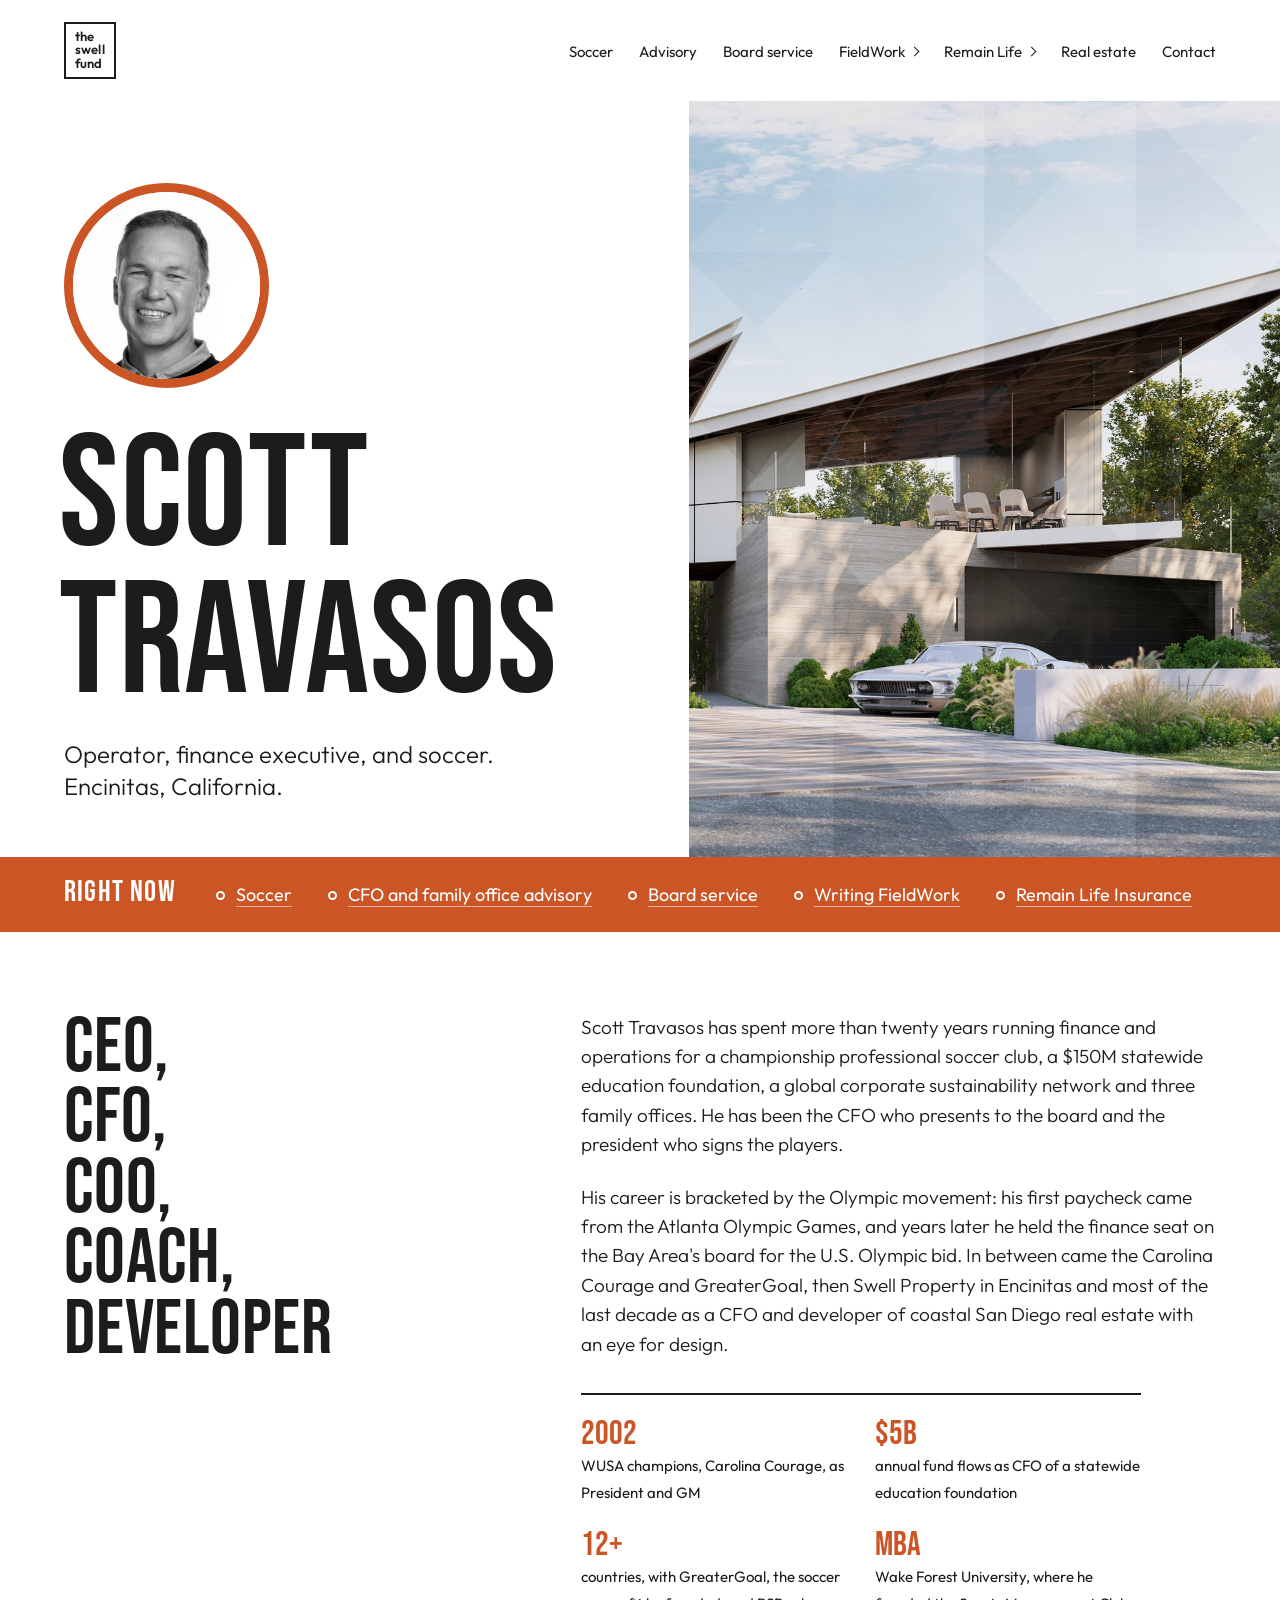
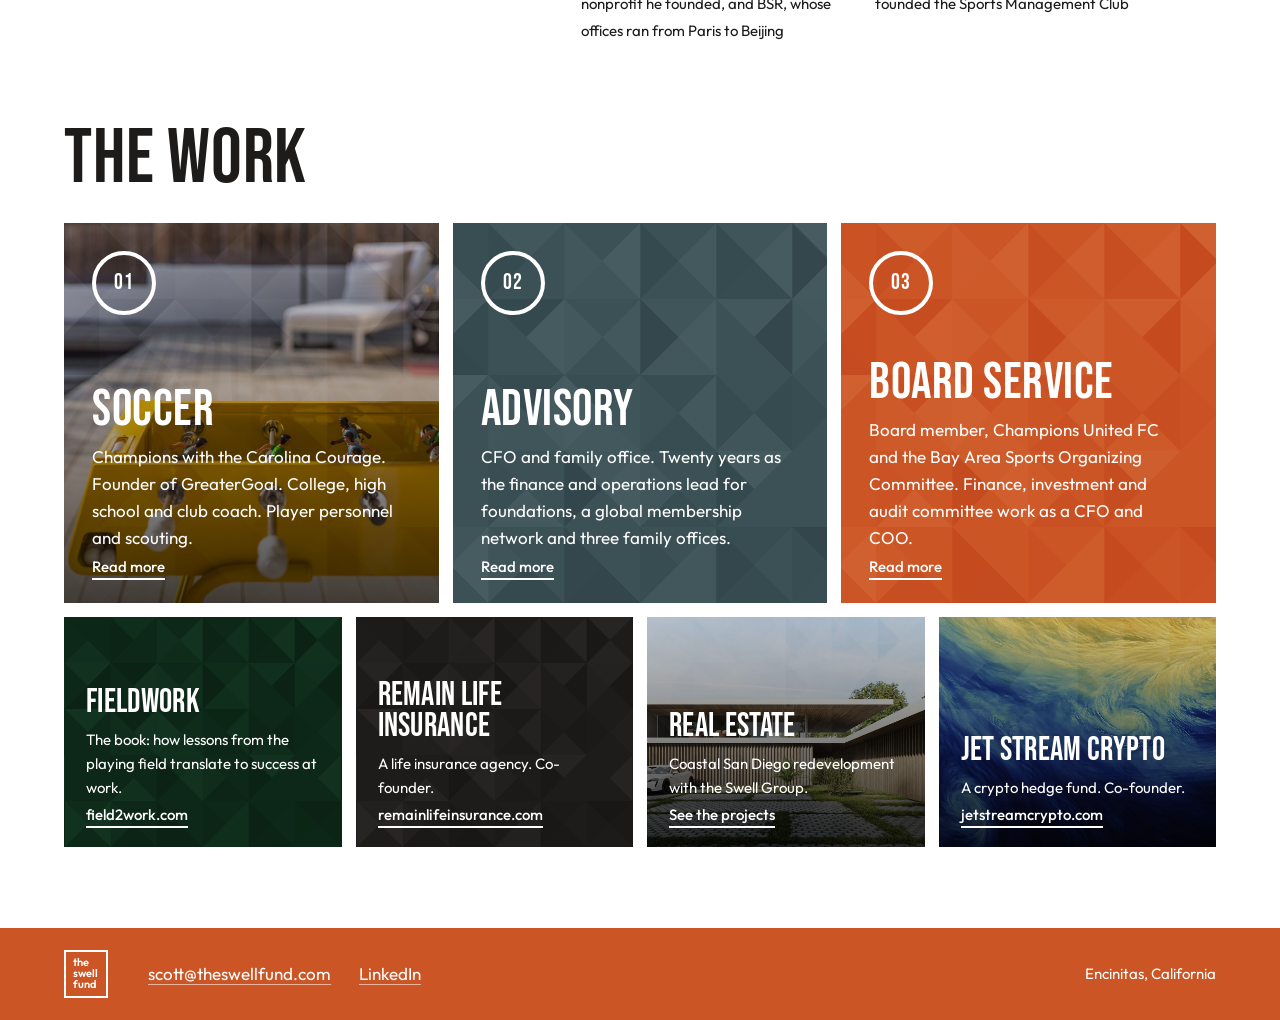
==== commit 45237d41: "Home lede wording Co-Authored-By: Claude Fable 5.1 <noreply@anthropic.com> Claude-Session: https://c" ====
--- a/index.html
+++ b/index.html
@@ -4,9 +4,9 @@
 <meta charset="UTF-8">
 <meta name="viewport" content="width=device-width, initial-scale=1.0">
 <title>Scott Travasos — The Swell Fund</title>
-<meta name="description" content="Scott Travasos: operator, finance executive and soccer lifer in Encinitas, California. Board service, FieldWork, Remain Life Insurance, The Swell Fund.">
+<meta name="description" content="Scott Travasos: operator, finance executive, and soccer. Encinitas, California. Board service, FieldWork, Remain Life Insurance, The Swell Fund.">
 <meta property="og:title" content="Scott Travasos — The Swell Fund">
-<meta property="og:description" content="Operator, finance executive and soccer lifer. Encinitas, California.">
+<meta property="og:description" content="Operator, finance executive, and soccer. Encinitas, California.">
 <meta property="og:url" content="https://theswellfund.com">
 <meta property="og:type" content="website">
 <link rel="canonical" href="https://theswellfund.com">
@@ -37,7 +37,7 @@
   <div class="hero-text">
     <div class="portrait"><img src="assets/people/scott-square-bw.jpg" alt="Scott Travasos"></div>
     <h1 class="display">Scott<br>Travasos</h1>
-    <p class="lede">Operator, finance executive and soccer lifer. Encinitas, California.</p>
+    <p class="lede">Operator, finance executive, and soccer. Encinitas, California.</p>
   </div>
   <div class="hero-photo">
     <img class="scene" src="assets/projects/hero-summit.jpg" alt="Rendering of the Summit project in Cardiff: a two-story home with a folded roof over a courtyard drive">
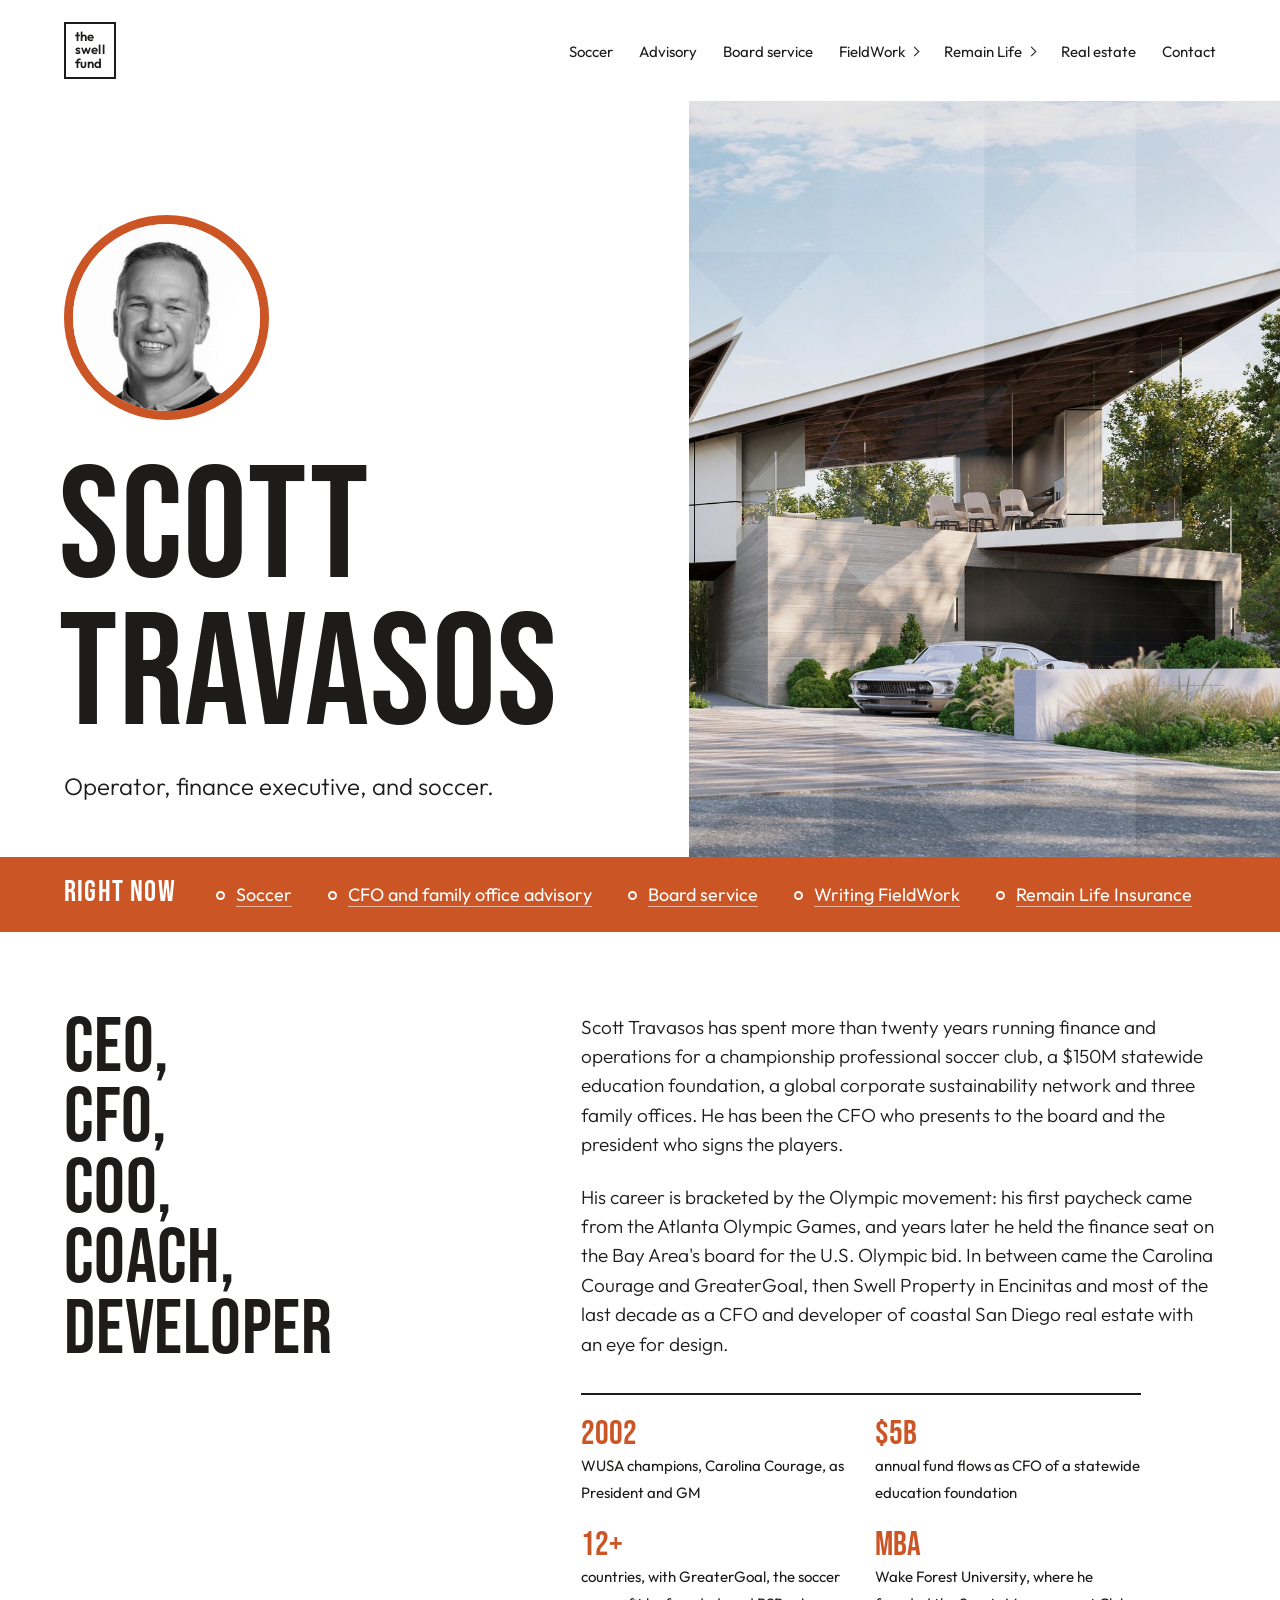
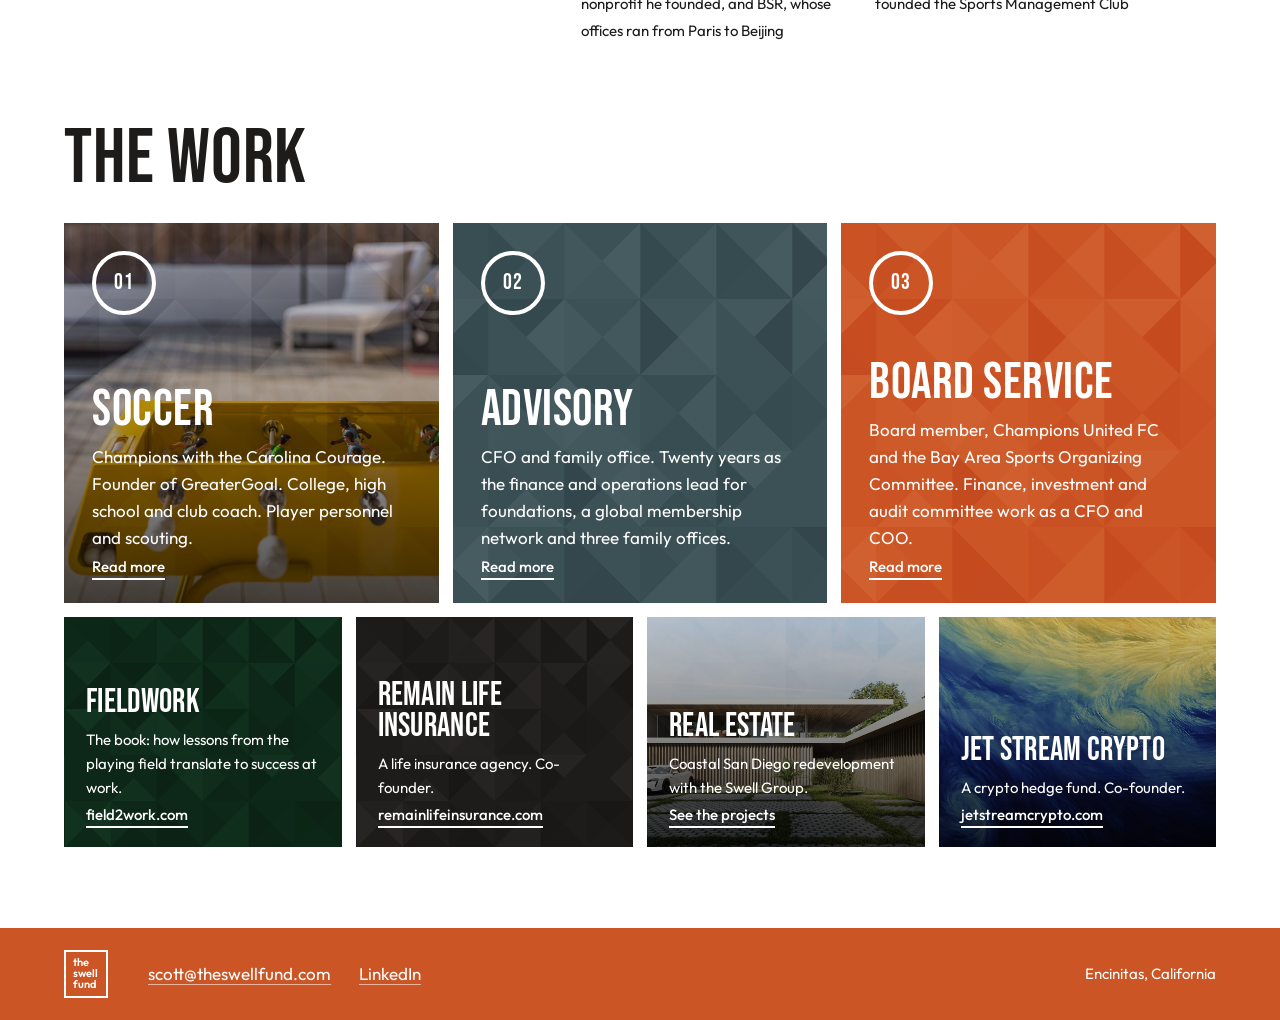
==== commit d07cc95c: "Home lede: drop location line Co-Authored-By: Claude Fable 5.1 <noreply@anthropic.com> Claude-Sessio" ====
--- a/index.html
+++ b/index.html
@@ -6,7 +6,7 @@
 <title>Scott Travasos — The Swell Fund</title>
 <meta name="description" content="Scott Travasos: operator, finance executive, and soccer. Encinitas, California. Board service, FieldWork, Remain Life Insurance, The Swell Fund.">
 <meta property="og:title" content="Scott Travasos — The Swell Fund">
-<meta property="og:description" content="Operator, finance executive, and soccer. Encinitas, California.">
+<meta property="og:description" content="Operator, finance executive, and soccer.">
 <meta property="og:url" content="https://theswellfund.com">
 <meta property="og:type" content="website">
 <link rel="canonical" href="https://theswellfund.com">
@@ -37,7 +37,7 @@
   <div class="hero-text">
     <div class="portrait"><img src="assets/people/scott-square-bw.jpg" alt="Scott Travasos"></div>
     <h1 class="display">Scott<br>Travasos</h1>
-    <p class="lede">Operator, finance executive, and soccer. Encinitas, California.</p>
+    <p class="lede">Operator, finance executive, and soccer.</p>
   </div>
   <div class="hero-photo">
     <img class="scene" src="assets/projects/hero-summit.jpg" alt="Rendering of the Summit project in Cardiff: a two-story home with a folded roof over a courtyard drive">
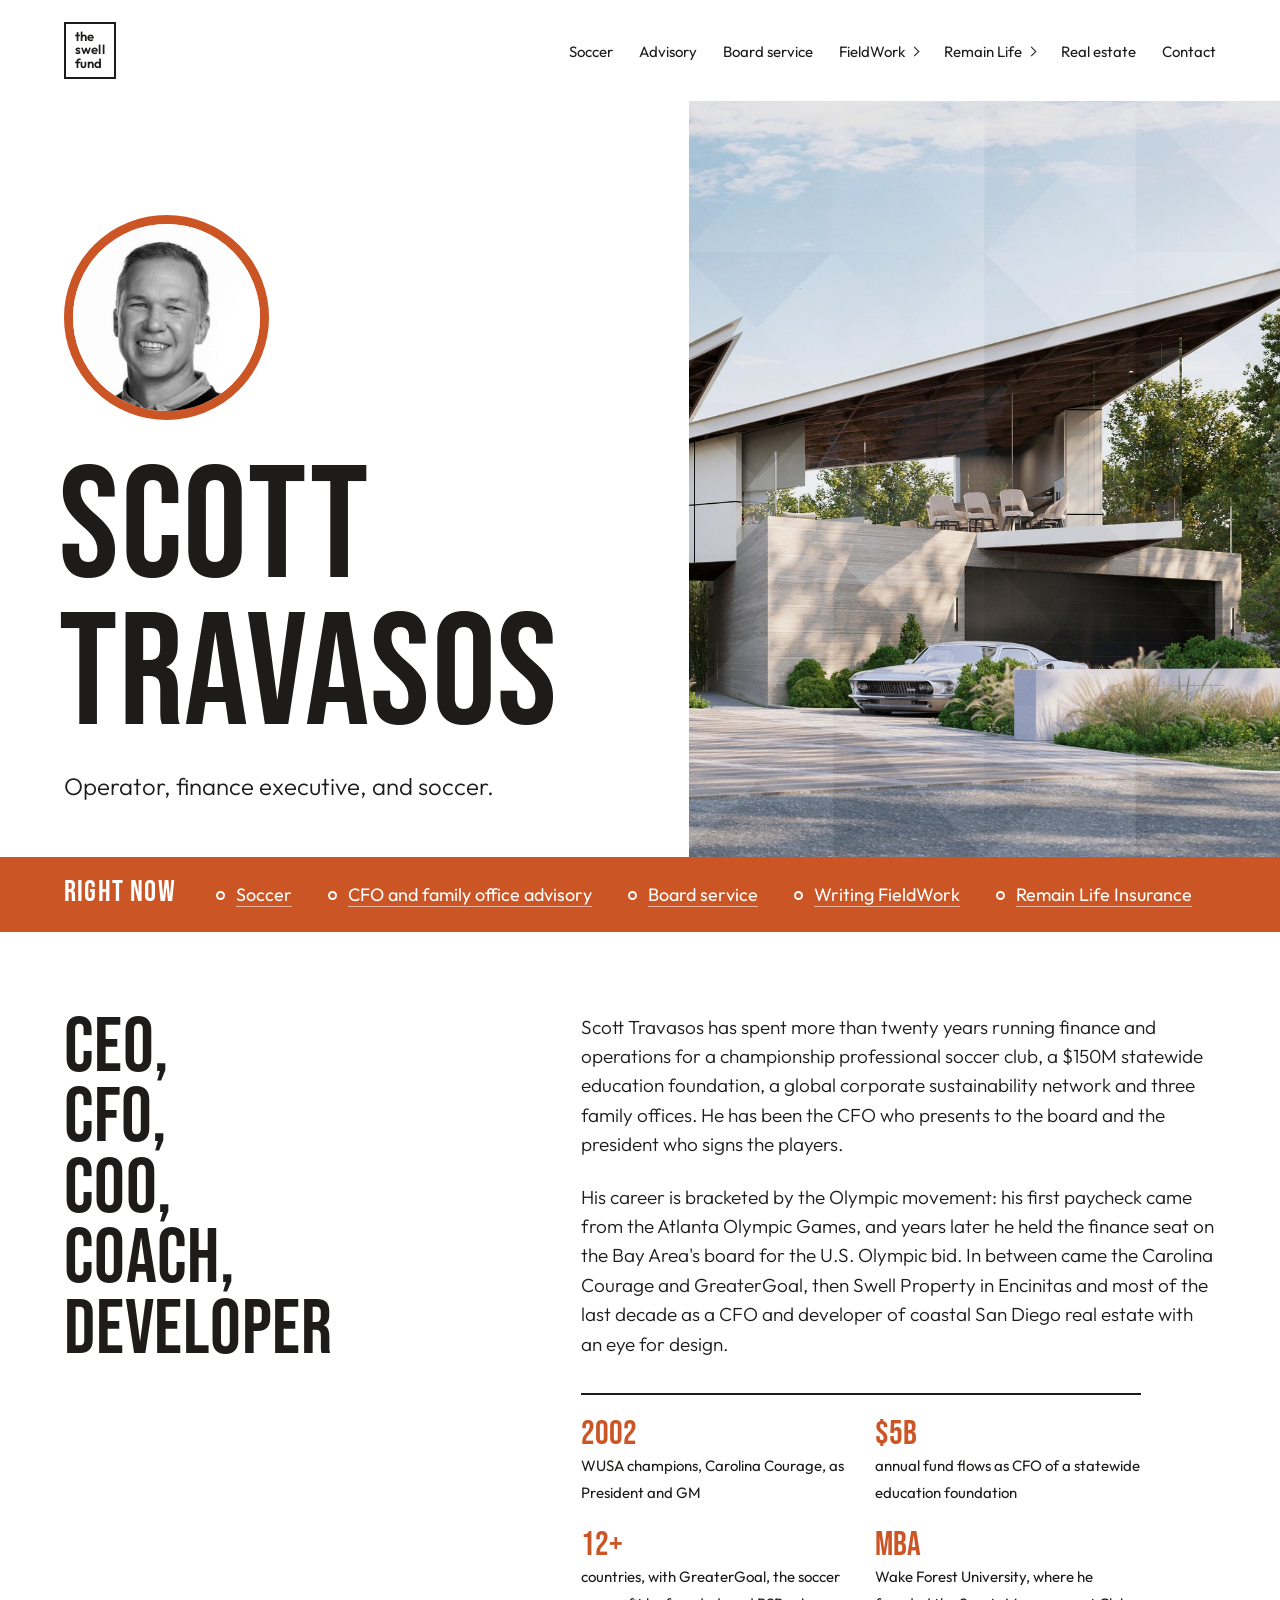
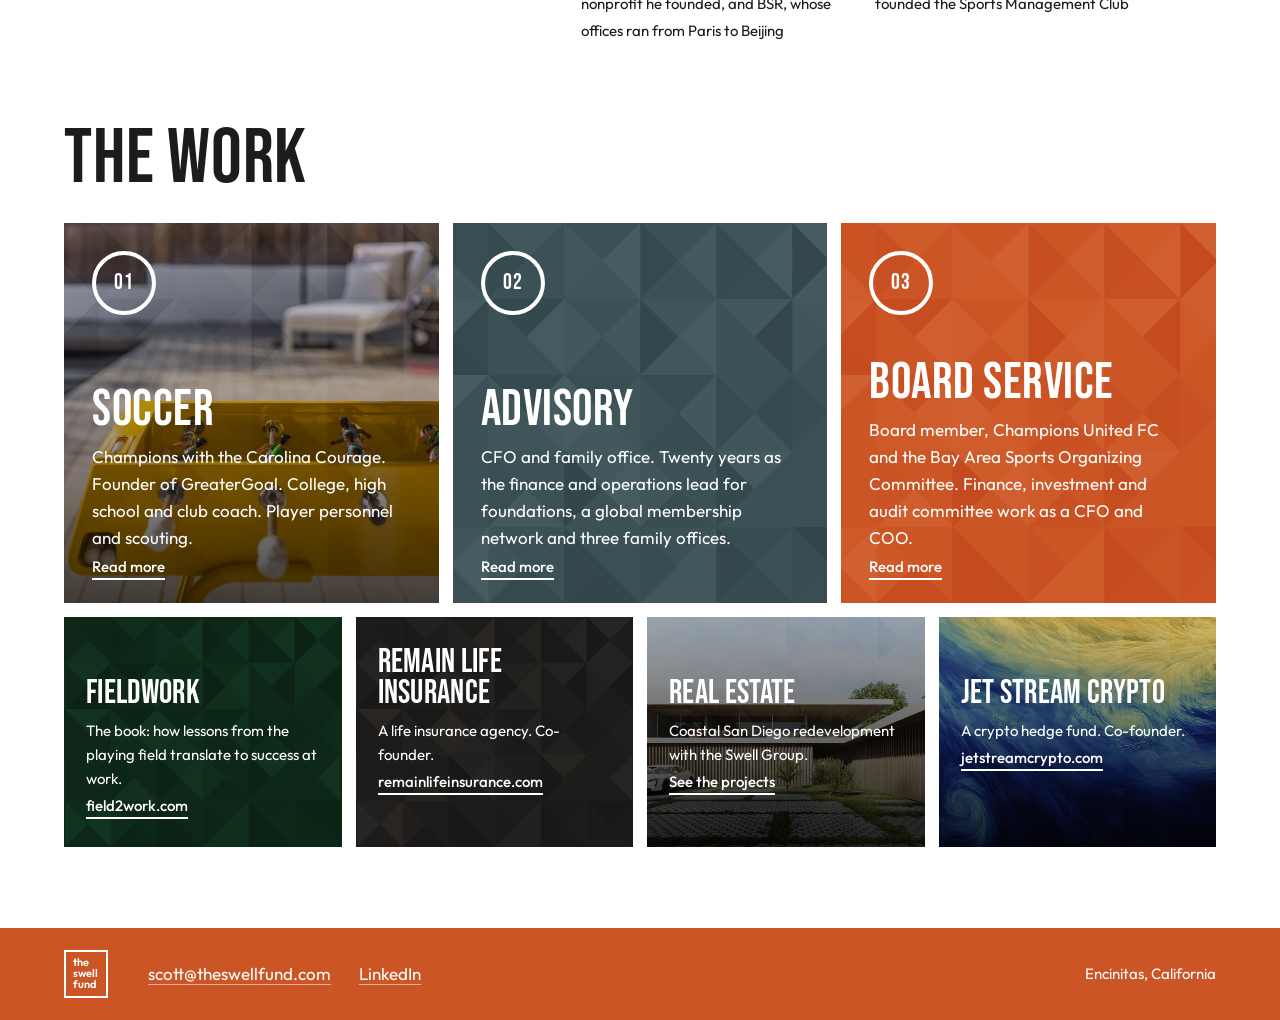
==== commit b3809a60: "Small tiles: aligned titles, real estate crop; boards: sustainability bullet Co-Authored-By: Claude " ====
--- a/index.html
+++ b/index.html
@@ -110,7 +110,6 @@
   <div class="tiles quiet four">
     <a class="tile solid-green" href="https://field2work.com">
       <svg xmlns="http://www.w3.org/2000/svg" viewBox="0 0 800 500" preserveAspectRatio="xMidYMid slice" aria-hidden="true" class="facets"><polygon points="0,0 100,0 50,50" fill="#fff" fill-opacity="0.08"/><polygon points="100,100 0,100 50,50" fill="#fff" fill-opacity="0.15"/><polygon points="0,100 0,0 50,50" fill="#000" fill-opacity="0.06"/><polygon points="100,0 200,0 150,50" fill="#000" fill-opacity="0.06"/><polygon points="200,0 200,100 150,50" fill="#000" fill-opacity="0.06"/><polygon points="200,100 100,100 150,50" fill="#fff" fill-opacity="0.13"/><polygon points="200,0 300,0 250,50" fill="#fff" fill-opacity="0.10"/><polygon points="200,100 200,0 250,50" fill="#000" fill-opacity="0.12"/><polygon points="400,0 400,100 350,50" fill="#fff" fill-opacity="0.20"/><polygon points="400,100 300,100 350,50" fill="#fff" fill-opacity="0.08"/><polygon points="300,100 300,0 350,50" fill="#fff" fill-opacity="0.11"/><polygon points="500,0 500,100 450,50" fill="#fff" fill-opacity="0.15"/><polygon points="400,100 400,0 450,50" fill="#000" fill-opacity="0.14"/><polygon points="500,0 600,0 550,50" fill="#fff" fill-opacity="0.07"/><polygon points="600,0 600,100 550,50" fill="#fff" fill-opacity="0.17"/><polygon points="600,100 500,100 550,50" fill="#000" fill-opacity="0.10"/><polygon points="500,100 500,0 550,50" fill="#000" fill-opacity="0.13"/><polygon points="600,0 700,0 650,50" fill="#fff" fill-opacity="0.19"/><polygon points="700,100 600,100 650,50" fill="#fff" fill-opacity="0.15"/><polygon points="600,100 600,0 650,50" fill="#000" fill-opacity="0.20"/><polygon points="800,0 800,100 750,50" fill="#fff" fill-opacity="0.22"/><polygon points="800,100 700,100 750,50" fill="#fff" fill-opacity="0.13"/><polygon points="0,100 100,100 50,150" fill="#fff" fill-opacity="0.14"/><polygon points="100,100 100,200 50,150" fill="#fff" fill-opacity="0.17"/><polygon points="0,200 0,100 50,150" fill="#000" fill-opacity="0.20"/><polygon points="100,100 200,100 150,150" fill="#fff" fill-opacity="0.17"/><polygon points="200,100 200,200 150,150" fill="#000" fill-opacity="0.15"/><polygon points="200,200 100,200 150,150" fill="#000" fill-opacity="0.19"/><polygon points="200,100 300,100 250,150" fill="#000" fill-opacity="0.16"/><polygon points="300,100 300,200 250,150" fill="#fff" fill-opacity="0.17"/><polygon points="400,100 400,200 350,150" fill="#fff" fill-opacity="0.12"/><polygon points="300,200 300,100 350,150" fill="#fff" fill-opacity="0.13"/><polygon points="400,100 500,100 450,150" fill="#fff" fill-opacity="0.08"/><polygon points="500,100 500,200 450,150" fill="#fff" fill-opacity="0.18"/><polygon points="500,200 400,200 450,150" fill="#fff" fill-opacity="0.10"/><polygon points="400,200 400,100 450,150" fill="#000" fill-opacity="0.20"/><polygon points="500,100 600,100 550,150" fill="#fff" fill-opacity="0.13"/><polygon points="600,100 600,200 550,150" fill="#000" fill-opacity="0.20"/><polygon points="600,100 700,100 650,150" fill="#fff" fill-opacity="0.13"/><polygon points="700,100 700,200 650,150" fill="#000" fill-opacity="0.20"/><polygon points="600,200 600,100 650,150" fill="#fff" fill-opacity="0.09"/><polygon points="700,100 800,100 750,150" fill="#fff" fill-opacity="0.10"/><polygon points="800,100 800,200 750,150" fill="#000" fill-opacity="0.15"/><polygon points="800,200 700,200 750,150" fill="#fff" fill-opacity="0.06"/><polygon points="700,200 700,100 750,150" fill="#000" fill-opacity="0.11"/><polygon points="0,200 100,200 50,250" fill="#000" fill-opacity="0.21"/><polygon points="100,300 0,300 50,250" fill="#000" fill-opacity="0.15"/><polygon points="100,200 200,200 150,250" fill="#fff" fill-opacity="0.20"/><polygon points="200,200 300,200 250,250" fill="#000" fill-opacity="0.12"/><polygon points="300,200 300,300 250,250" fill="#fff" fill-opacity="0.16"/><polygon points="300,300 200,300 250,250" fill="#fff" fill-opacity="0.07"/><polygon points="200,300 200,200 250,250" fill="#fff" fill-opacity="0.09"/><polygon points="300,200 400,200 350,250" fill="#000" fill-opacity="0.06"/><polygon points="400,200 400,300 350,250" fill="#fff" fill-opacity="0.08"/><polygon points="400,300 300,300 350,250" fill="#fff" fill-opacity="0.12"/><polygon points="300,300 300,200 350,250" fill="#fff" fill-opacity="0.20"/><polygon points="400,200 500,200 450,250" fill="#000" fill-opacity="0.08"/><polygon points="500,200 500,300 450,250" fill="#fff" fill-opacity="0.12"/><polygon points="500,300 400,300 450,250" fill="#000" fill-opacity="0.07"/><polygon points="600,200 600,300 550,250" fill="#000" fill-opacity="0.13"/><polygon points="600,300 500,300 550,250" fill="#fff" fill-opacity="0.08"/><polygon points="500,300 500,200 550,250" fill="#000" fill-opacity="0.10"/><polygon points="700,200 700,300 650,250" fill="#fff" fill-opacity="0.06"/><polygon points="600,300 600,200 650,250" fill="#000" fill-opacity="0.07"/><polygon points="700,200 800,200 750,250" fill="#000" fill-opacity="0.05"/><polygon points="800,200 800,300 750,250" fill="#000" fill-opacity="0.22"/><polygon points="0,300 100,300 50,350" fill="#fff" fill-opacity="0.12"/><polygon points="100,300 100,400 50,350" fill="#fff" fill-opacity="0.18"/><polygon points="100,400 0,400 50,350" fill="#000" fill-opacity="0.18"/><polygon points="0,400 0,300 50,350" fill="#fff" fill-opacity="0.10"/><polygon points="300,400 200,400 250,350" fill="#fff" fill-opacity="0.14"/><polygon points="200,400 200,300 250,350" fill="#000" fill-opacity="0.05"/><polygon points="300,300 400,300 350,350" fill="#fff" fill-opacity="0.10"/><polygon points="400,300 400,400 350,350" fill="#fff" fill-opacity="0.17"/><polygon points="300,400 300,300 350,350" fill="#000" fill-opacity="0.21"/><polygon points="500,400 400,400 450,350" fill="#000" fill-opacity="0.09"/><polygon points="400,400 400,300 450,350" fill="#fff" fill-opacity="0.09"/><polygon points="500,300 600,300 550,350" fill="#fff" fill-opacity="0.16"/><polygon points="500,400 500,300 550,350" fill="#000" fill-opacity="0.16"/><polygon points="700,300 700,400 650,350" fill="#fff" fill-opacity="0.17"/><polygon points="800,300 800,400 750,350" fill="#000" fill-opacity="0.08"/><polygon points="700,400 700,300 750,350" fill="#000" fill-opacity="0.19"/><polygon points="100,400 100,500 50,450" fill="#000" fill-opacity="0.12"/><polygon points="100,400 200,400 150,450" fill="#fff" fill-opacity="0.08"/><polygon points="200,400 200,500 150,450" fill="#fff" fill-opacity="0.20"/><polygon points="100,500 100,400 150,450" fill="#fff" fill-opacity="0.19"/><polygon points="300,500 200,500 250,450" fill="#000" fill-opacity="0.14"/><polygon points="200,500 200,400 250,450" fill="#fff" fill-opacity="0.06"/><polygon points="400,500 300,500 350,450" fill="#000" fill-opacity="0.21"/><polygon points="300,500 300,400 350,450" fill="#000" fill-opacity="0.20"/><polygon points="500,400 500,500 450,450" fill="#fff" fill-opacity="0.10"/><polygon points="500,500 400,500 450,450" fill="#fff" fill-opacity="0.10"/><polygon points="400,500 400,400 450,450" fill="#000" fill-opacity="0.09"/><polygon points="500,400 600,400 550,450" fill="#000" fill-opacity="0.07"/><polygon points="600,500 500,500 550,450" fill="#000" fill-opacity="0.13"/><polygon points="500,500 500,400 550,450" fill="#000" fill-opacity="0.20"/><polygon points="600,400 700,400 650,450" fill="#000" fill-opacity="0.21"/><polygon points="700,400 700,500 650,450" fill="#000" fill-opacity="0.14"/><polygon points="700,500 600,500 650,450" fill="#000" fill-opacity="0.05"/><polygon points="600,500 600,400 650,450" fill="#000" fill-opacity="0.08"/><polygon points="700,400 800,400 750,450" fill="#fff" fill-opacity="0.19"/><polygon points="800,400 800,500 750,450" fill="#fff" fill-opacity="0.14"/><polygon points="700,500 700,400 750,450" fill="#000" fill-opacity="0.11"/></svg>
-      <div></div>
       <div>
         <h3 class="display">FieldWork</h3>
         <p>The book: how lessons from the playing field translate to success at work.</p>
@@ -119,7 +118,6 @@
     </a>
     <a class="tile solid-ink" href="https://remainlifeinsurance.com">
       <svg xmlns="http://www.w3.org/2000/svg" viewBox="0 0 800 500" preserveAspectRatio="xMidYMid slice" aria-hidden="true" class="facets"><polygon points="0,0 100,0 50,50" fill="#fff" fill-opacity="0.08"/><polygon points="100,100 0,100 50,50" fill="#fff" fill-opacity="0.15"/><polygon points="0,100 0,0 50,50" fill="#000" fill-opacity="0.06"/><polygon points="100,0 200,0 150,50" fill="#000" fill-opacity="0.06"/><polygon points="200,0 200,100 150,50" fill="#000" fill-opacity="0.06"/><polygon points="200,100 100,100 150,50" fill="#fff" fill-opacity="0.13"/><polygon points="200,0 300,0 250,50" fill="#fff" fill-opacity="0.10"/><polygon points="200,100 200,0 250,50" fill="#000" fill-opacity="0.12"/><polygon points="400,0 400,100 350,50" fill="#fff" fill-opacity="0.20"/><polygon points="400,100 300,100 350,50" fill="#fff" fill-opacity="0.08"/><polygon points="300,100 300,0 350,50" fill="#fff" fill-opacity="0.11"/><polygon points="500,0 500,100 450,50" fill="#fff" fill-opacity="0.15"/><polygon points="400,100 400,0 450,50" fill="#000" fill-opacity="0.14"/><polygon points="500,0 600,0 550,50" fill="#fff" fill-opacity="0.07"/><polygon points="600,0 600,100 550,50" fill="#fff" fill-opacity="0.17"/><polygon points="600,100 500,100 550,50" fill="#000" fill-opacity="0.10"/><polygon points="500,100 500,0 550,50" fill="#000" fill-opacity="0.13"/><polygon points="600,0 700,0 650,50" fill="#fff" fill-opacity="0.19"/><polygon points="700,100 600,100 650,50" fill="#fff" fill-opacity="0.15"/><polygon points="600,100 600,0 650,50" fill="#000" fill-opacity="0.20"/><polygon points="800,0 800,100 750,50" fill="#fff" fill-opacity="0.22"/><polygon points="800,100 700,100 750,50" fill="#fff" fill-opacity="0.13"/><polygon points="0,100 100,100 50,150" fill="#fff" fill-opacity="0.14"/><polygon points="100,100 100,200 50,150" fill="#fff" fill-opacity="0.17"/><polygon points="0,200 0,100 50,150" fill="#000" fill-opacity="0.20"/><polygon points="100,100 200,100 150,150" fill="#fff" fill-opacity="0.17"/><polygon points="200,100 200,200 150,150" fill="#000" fill-opacity="0.15"/><polygon points="200,200 100,200 150,150" fill="#000" fill-opacity="0.19"/><polygon points="200,100 300,100 250,150" fill="#000" fill-opacity="0.16"/><polygon points="300,100 300,200 250,150" fill="#fff" fill-opacity="0.17"/><polygon points="400,100 400,200 350,150" fill="#fff" fill-opacity="0.12"/><polygon points="300,200 300,100 350,150" fill="#fff" fill-opacity="0.13"/><polygon points="400,100 500,100 450,150" fill="#fff" fill-opacity="0.08"/><polygon points="500,100 500,200 450,150" fill="#fff" fill-opacity="0.18"/><polygon points="500,200 400,200 450,150" fill="#fff" fill-opacity="0.10"/><polygon points="400,200 400,100 450,150" fill="#000" fill-opacity="0.20"/><polygon points="500,100 600,100 550,150" fill="#fff" fill-opacity="0.13"/><polygon points="600,100 600,200 550,150" fill="#000" fill-opacity="0.20"/><polygon points="600,100 700,100 650,150" fill="#fff" fill-opacity="0.13"/><polygon points="700,100 700,200 650,150" fill="#000" fill-opacity="0.20"/><polygon points="600,200 600,100 650,150" fill="#fff" fill-opacity="0.09"/><polygon points="700,100 800,100 750,150" fill="#fff" fill-opacity="0.10"/><polygon points="800,100 800,200 750,150" fill="#000" fill-opacity="0.15"/><polygon points="800,200 700,200 750,150" fill="#fff" fill-opacity="0.06"/><polygon points="700,200 700,100 750,150" fill="#000" fill-opacity="0.11"/><polygon points="0,200 100,200 50,250" fill="#000" fill-opacity="0.21"/><polygon points="100,300 0,300 50,250" fill="#000" fill-opacity="0.15"/><polygon points="100,200 200,200 150,250" fill="#fff" fill-opacity="0.20"/><polygon points="200,200 300,200 250,250" fill="#000" fill-opacity="0.12"/><polygon points="300,200 300,300 250,250" fill="#fff" fill-opacity="0.16"/><polygon points="300,300 200,300 250,250" fill="#fff" fill-opacity="0.07"/><polygon points="200,300 200,200 250,250" fill="#fff" fill-opacity="0.09"/><polygon points="300,200 400,200 350,250" fill="#000" fill-opacity="0.06"/><polygon points="400,200 400,300 350,250" fill="#fff" fill-opacity="0.08"/><polygon points="400,300 300,300 350,250" fill="#fff" fill-opacity="0.12"/><polygon points="300,300 300,200 350,250" fill="#fff" fill-opacity="0.20"/><polygon points="400,200 500,200 450,250" fill="#000" fill-opacity="0.08"/><polygon points="500,200 500,300 450,250" fill="#fff" fill-opacity="0.12"/><polygon points="500,300 400,300 450,250" fill="#000" fill-opacity="0.07"/><polygon points="600,200 600,300 550,250" fill="#000" fill-opacity="0.13"/><polygon points="600,300 500,300 550,250" fill="#fff" fill-opacity="0.08"/><polygon points="500,300 500,200 550,250" fill="#000" fill-opacity="0.10"/><polygon points="700,200 700,300 650,250" fill="#fff" fill-opacity="0.06"/><polygon points="600,300 600,200 650,250" fill="#000" fill-opacity="0.07"/><polygon points="700,200 800,200 750,250" fill="#000" fill-opacity="0.05"/><polygon points="800,200 800,300 750,250" fill="#000" fill-opacity="0.22"/><polygon points="0,300 100,300 50,350" fill="#fff" fill-opacity="0.12"/><polygon points="100,300 100,400 50,350" fill="#fff" fill-opacity="0.18"/><polygon points="100,400 0,400 50,350" fill="#000" fill-opacity="0.18"/><polygon points="0,400 0,300 50,350" fill="#fff" fill-opacity="0.10"/><polygon points="300,400 200,400 250,350" fill="#fff" fill-opacity="0.14"/><polygon points="200,400 200,300 250,350" fill="#000" fill-opacity="0.05"/><polygon points="300,300 400,300 350,350" fill="#fff" fill-opacity="0.10"/><polygon points="400,300 400,400 350,350" fill="#fff" fill-opacity="0.17"/><polygon points="300,400 300,300 350,350" fill="#000" fill-opacity="0.21"/><polygon points="500,400 400,400 450,350" fill="#000" fill-opacity="0.09"/><polygon points="400,400 400,300 450,350" fill="#fff" fill-opacity="0.09"/><polygon points="500,300 600,300 550,350" fill="#fff" fill-opacity="0.16"/><polygon points="500,400 500,300 550,350" fill="#000" fill-opacity="0.16"/><polygon points="700,300 700,400 650,350" fill="#fff" fill-opacity="0.17"/><polygon points="800,300 800,400 750,350" fill="#000" fill-opacity="0.08"/><polygon points="700,400 700,300 750,350" fill="#000" fill-opacity="0.19"/><polygon points="100,400 100,500 50,450" fill="#000" fill-opacity="0.12"/><polygon points="100,400 200,400 150,450" fill="#fff" fill-opacity="0.08"/><polygon points="200,400 200,500 150,450" fill="#fff" fill-opacity="0.20"/><polygon points="100,500 100,400 150,450" fill="#fff" fill-opacity="0.19"/><polygon points="300,500 200,500 250,450" fill="#000" fill-opacity="0.14"/><polygon points="200,500 200,400 250,450" fill="#fff" fill-opacity="0.06"/><polygon points="400,500 300,500 350,450" fill="#000" fill-opacity="0.21"/><polygon points="300,500 300,400 350,450" fill="#000" fill-opacity="0.20"/><polygon points="500,400 500,500 450,450" fill="#fff" fill-opacity="0.10"/><polygon points="500,500 400,500 450,450" fill="#fff" fill-opacity="0.10"/><polygon points="400,500 400,400 450,450" fill="#000" fill-opacity="0.09"/><polygon points="500,400 600,400 550,450" fill="#000" fill-opacity="0.07"/><polygon points="600,500 500,500 550,450" fill="#000" fill-opacity="0.13"/><polygon points="500,500 500,400 550,450" fill="#000" fill-opacity="0.20"/><polygon points="600,400 700,400 650,450" fill="#000" fill-opacity="0.21"/><polygon points="700,400 700,500 650,450" fill="#000" fill-opacity="0.14"/><polygon points="700,500 600,500 650,450" fill="#000" fill-opacity="0.05"/><polygon points="600,500 600,400 650,450" fill="#000" fill-opacity="0.08"/><polygon points="700,400 800,400 750,450" fill="#fff" fill-opacity="0.19"/><polygon points="800,400 800,500 750,450" fill="#fff" fill-opacity="0.14"/><polygon points="700,500 700,400 750,450" fill="#000" fill-opacity="0.11"/></svg>
-      <div></div>
       <div>
         <h3 class="display">Remain Life Insurance</h3>
         <p>A life insurance agency. Co-founder.</p>
@@ -127,10 +125,9 @@
       </div>
     </a>
     <a class="tile" href="real-estate.html">
-      <img src="assets/projects/summit-04.jpg" alt="">
+      <img class="low" src="assets/projects/summit-04.jpg" alt="">
       <svg xmlns="http://www.w3.org/2000/svg" viewBox="0 0 800 500" preserveAspectRatio="xMidYMid slice" aria-hidden="true" class="facets"><polygon points="0,0 100,0 50,50" fill="#fff" fill-opacity="0.08"/><polygon points="100,100 0,100 50,50" fill="#fff" fill-opacity="0.15"/><polygon points="0,100 0,0 50,50" fill="#000" fill-opacity="0.06"/><polygon points="100,0 200,0 150,50" fill="#000" fill-opacity="0.06"/><polygon points="200,0 200,100 150,50" fill="#000" fill-opacity="0.06"/><polygon points="200,100 100,100 150,50" fill="#fff" fill-opacity="0.13"/><polygon points="200,0 300,0 250,50" fill="#fff" fill-opacity="0.10"/><polygon points="200,100 200,0 250,50" fill="#000" fill-opacity="0.12"/><polygon points="400,0 400,100 350,50" fill="#fff" fill-opacity="0.20"/><polygon points="400,100 300,100 350,50" fill="#fff" fill-opacity="0.08"/><polygon points="300,100 300,0 350,50" fill="#fff" fill-opacity="0.11"/><polygon points="500,0 500,100 450,50" fill="#fff" fill-opacity="0.15"/><polygon points="400,100 400,0 450,50" fill="#000" fill-opacity="0.14"/><polygon points="500,0 600,0 550,50" fill="#fff" fill-opacity="0.07"/><polygon points="600,0 600,100 550,50" fill="#fff" fill-opacity="0.17"/><polygon points="600,100 500,100 550,50" fill="#000" fill-opacity="0.10"/><polygon points="500,100 500,0 550,50" fill="#000" fill-opacity="0.13"/><polygon points="600,0 700,0 650,50" fill="#fff" fill-opacity="0.19"/><polygon points="700,100 600,100 650,50" fill="#fff" fill-opacity="0.15"/><polygon points="600,100 600,0 650,50" fill="#000" fill-opacity="0.20"/><polygon points="800,0 800,100 750,50" fill="#fff" fill-opacity="0.22"/><polygon points="800,100 700,100 750,50" fill="#fff" fill-opacity="0.13"/><polygon points="0,100 100,100 50,150" fill="#fff" fill-opacity="0.14"/><polygon points="100,100 100,200 50,150" fill="#fff" fill-opacity="0.17"/><polygon points="0,200 0,100 50,150" fill="#000" fill-opacity="0.20"/><polygon points="100,100 200,100 150,150" fill="#fff" fill-opacity="0.17"/><polygon points="200,100 200,200 150,150" fill="#000" fill-opacity="0.15"/><polygon points="200,200 100,200 150,150" fill="#000" fill-opacity="0.19"/><polygon points="200,100 300,100 250,150" fill="#000" fill-opacity="0.16"/><polygon points="300,100 300,200 250,150" fill="#fff" fill-opacity="0.17"/><polygon points="400,100 400,200 350,150" fill="#fff" fill-opacity="0.12"/><polygon points="300,200 300,100 350,150" fill="#fff" fill-opacity="0.13"/><polygon points="400,100 500,100 450,150" fill="#fff" fill-opacity="0.08"/><polygon points="500,100 500,200 450,150" fill="#fff" fill-opacity="0.18"/><polygon points="500,200 400,200 450,150" fill="#fff" fill-opacity="0.10"/><polygon points="400,200 400,100 450,150" fill="#000" fill-opacity="0.20"/><polygon points="500,100 600,100 550,150" fill="#fff" fill-opacity="0.13"/><polygon points="600,100 600,200 550,150" fill="#000" fill-opacity="0.20"/><polygon points="600,100 700,100 650,150" fill="#fff" fill-opacity="0.13"/><polygon points="700,100 700,200 650,150" fill="#000" fill-opacity="0.20"/><polygon points="600,200 600,100 650,150" fill="#fff" fill-opacity="0.09"/><polygon points="700,100 800,100 750,150" fill="#fff" fill-opacity="0.10"/><polygon points="800,100 800,200 750,150" fill="#000" fill-opacity="0.15"/><polygon points="800,200 700,200 750,150" fill="#fff" fill-opacity="0.06"/><polygon points="700,200 700,100 750,150" fill="#000" fill-opacity="0.11"/><polygon points="0,200 100,200 50,250" fill="#000" fill-opacity="0.21"/><polygon points="100,300 0,300 50,250" fill="#000" fill-opacity="0.15"/><polygon points="100,200 200,200 150,250" fill="#fff" fill-opacity="0.20"/><polygon points="200,200 300,200 250,250" fill="#000" fill-opacity="0.12"/><polygon points="300,200 300,300 250,250" fill="#fff" fill-opacity="0.16"/><polygon points="300,300 200,300 250,250" fill="#fff" fill-opacity="0.07"/><polygon points="200,300 200,200 250,250" fill="#fff" fill-opacity="0.09"/><polygon points="300,200 400,200 350,250" fill="#000" fill-opacity="0.06"/><polygon points="400,200 400,300 350,250" fill="#fff" fill-opacity="0.08"/><polygon points="400,300 300,300 350,250" fill="#fff" fill-opacity="0.12"/><polygon points="300,300 300,200 350,250" fill="#fff" fill-opacity="0.20"/><polygon points="400,200 500,200 450,250" fill="#000" fill-opacity="0.08"/><polygon points="500,200 500,300 450,250" fill="#fff" fill-opacity="0.12"/><polygon points="500,300 400,300 450,250" fill="#000" fill-opacity="0.07"/><polygon points="600,200 600,300 550,250" fill="#000" fill-opacity="0.13"/><polygon points="600,300 500,300 550,250" fill="#fff" fill-opacity="0.08"/><polygon points="500,300 500,200 550,250" fill="#000" fill-opacity="0.10"/><polygon points="700,200 700,300 650,250" fill="#fff" fill-opacity="0.06"/><polygon points="600,300 600,200 650,250" fill="#000" fill-opacity="0.07"/><polygon points="700,200 800,200 750,250" fill="#000" fill-opacity="0.05"/><polygon points="800,200 800,300 750,250" fill="#000" fill-opacity="0.22"/><polygon points="0,300 100,300 50,350" fill="#fff" fill-opacity="0.12"/><polygon points="100,300 100,400 50,350" fill="#fff" fill-opacity="0.18"/><polygon points="100,400 0,400 50,350" fill="#000" fill-opacity="0.18"/><polygon points="0,400 0,300 50,350" fill="#fff" fill-opacity="0.10"/><polygon points="300,400 200,400 250,350" fill="#fff" fill-opacity="0.14"/><polygon points="200,400 200,300 250,350" fill="#000" fill-opacity="0.05"/><polygon points="300,300 400,300 350,350" fill="#fff" fill-opacity="0.10"/><polygon points="400,300 400,400 350,350" fill="#fff" fill-opacity="0.17"/><polygon points="300,400 300,300 350,350" fill="#000" fill-opacity="0.21"/><polygon points="500,400 400,400 450,350" fill="#000" fill-opacity="0.09"/><polygon points="400,400 400,300 450,350" fill="#fff" fill-opacity="0.09"/><polygon points="500,300 600,300 550,350" fill="#fff" fill-opacity="0.16"/><polygon points="500,400 500,300 550,350" fill="#000" fill-opacity="0.16"/><polygon points="700,300 700,400 650,350" fill="#fff" fill-opacity="0.17"/><polygon points="800,300 800,400 750,350" fill="#000" fill-opacity="0.08"/><polygon points="700,400 700,300 750,350" fill="#000" fill-opacity="0.19"/><polygon points="100,400 100,500 50,450" fill="#000" fill-opacity="0.12"/><polygon points="100,400 200,400 150,450" fill="#fff" fill-opacity="0.08"/><polygon points="200,400 200,500 150,450" fill="#fff" fill-opacity="0.20"/><polygon points="100,500 100,400 150,450" fill="#fff" fill-opacity="0.19"/><polygon points="300,500 200,500 250,450" fill="#000" fill-opacity="0.14"/><polygon points="200,500 200,400 250,450" fill="#fff" fill-opacity="0.06"/><polygon points="400,500 300,500 350,450" fill="#000" fill-opacity="0.21"/><polygon points="300,500 300,400 350,450" fill="#000" fill-opacity="0.20"/><polygon points="500,400 500,500 450,450" fill="#fff" fill-opacity="0.10"/><polygon points="500,500 400,500 450,450" fill="#fff" fill-opacity="0.10"/><polygon points="400,500 400,400 450,450" fill="#000" fill-opacity="0.09"/><polygon points="500,400 600,400 550,450" fill="#000" fill-opacity="0.07"/><polygon points="600,500 500,500 550,450" fill="#000" fill-opacity="0.13"/><polygon points="500,500 500,400 550,450" fill="#000" fill-opacity="0.20"/><polygon points="600,400 700,400 650,450" fill="#000" fill-opacity="0.21"/><polygon points="700,400 700,500 650,450" fill="#000" fill-opacity="0.14"/><polygon points="700,500 600,500 650,450" fill="#000" fill-opacity="0.05"/><polygon points="600,500 600,400 650,450" fill="#000" fill-opacity="0.08"/><polygon points="700,400 800,400 750,450" fill="#fff" fill-opacity="0.19"/><polygon points="800,400 800,500 750,450" fill="#fff" fill-opacity="0.14"/><polygon points="700,500 700,400 750,450" fill="#000" fill-opacity="0.11"/></svg>
       <div class="shade"></div>
-      <div></div>
       <div>
         <h3 class="display">Real estate</h3>
         <p>Coastal San Diego redevelopment with the Swell Group.</p>
@@ -141,7 +138,6 @@
       <img src="assets/projects/jetstream-wind.jpg" alt="">
       <svg xmlns="http://www.w3.org/2000/svg" viewBox="0 0 800 500" preserveAspectRatio="xMidYMid slice" aria-hidden="true" class="facets"><polygon points="0,0 100,0 50,50" fill="#fff" fill-opacity="0.08"/><polygon points="100,100 0,100 50,50" fill="#fff" fill-opacity="0.15"/><polygon points="0,100 0,0 50,50" fill="#000" fill-opacity="0.06"/><polygon points="100,0 200,0 150,50" fill="#000" fill-opacity="0.06"/><polygon points="200,0 200,100 150,50" fill="#000" fill-opacity="0.06"/><polygon points="200,100 100,100 150,50" fill="#fff" fill-opacity="0.13"/><polygon points="200,0 300,0 250,50" fill="#fff" fill-opacity="0.10"/><polygon points="200,100 200,0 250,50" fill="#000" fill-opacity="0.12"/><polygon points="400,0 400,100 350,50" fill="#fff" fill-opacity="0.20"/><polygon points="400,100 300,100 350,50" fill="#fff" fill-opacity="0.08"/><polygon points="300,100 300,0 350,50" fill="#fff" fill-opacity="0.11"/><polygon points="500,0 500,100 450,50" fill="#fff" fill-opacity="0.15"/><polygon points="400,100 400,0 450,50" fill="#000" fill-opacity="0.14"/><polygon points="500,0 600,0 550,50" fill="#fff" fill-opacity="0.07"/><polygon points="600,0 600,100 550,50" fill="#fff" fill-opacity="0.17"/><polygon points="600,100 500,100 550,50" fill="#000" fill-opacity="0.10"/><polygon points="500,100 500,0 550,50" fill="#000" fill-opacity="0.13"/><polygon points="600,0 700,0 650,50" fill="#fff" fill-opacity="0.19"/><polygon points="700,100 600,100 650,50" fill="#fff" fill-opacity="0.15"/><polygon points="600,100 600,0 650,50" fill="#000" fill-opacity="0.20"/><polygon points="800,0 800,100 750,50" fill="#fff" fill-opacity="0.22"/><polygon points="800,100 700,100 750,50" fill="#fff" fill-opacity="0.13"/><polygon points="0,100 100,100 50,150" fill="#fff" fill-opacity="0.14"/><polygon points="100,100 100,200 50,150" fill="#fff" fill-opacity="0.17"/><polygon points="0,200 0,100 50,150" fill="#000" fill-opacity="0.20"/><polygon points="100,100 200,100 150,150" fill="#fff" fill-opacity="0.17"/><polygon points="200,100 200,200 150,150" fill="#000" fill-opacity="0.15"/><polygon points="200,200 100,200 150,150" fill="#000" fill-opacity="0.19"/><polygon points="200,100 300,100 250,150" fill="#000" fill-opacity="0.16"/><polygon points="300,100 300,200 250,150" fill="#fff" fill-opacity="0.17"/><polygon points="400,100 400,200 350,150" fill="#fff" fill-opacity="0.12"/><polygon points="300,200 300,100 350,150" fill="#fff" fill-opacity="0.13"/><polygon points="400,100 500,100 450,150" fill="#fff" fill-opacity="0.08"/><polygon points="500,100 500,200 450,150" fill="#fff" fill-opacity="0.18"/><polygon points="500,200 400,200 450,150" fill="#fff" fill-opacity="0.10"/><polygon points="400,200 400,100 450,150" fill="#000" fill-opacity="0.20"/><polygon points="500,100 600,100 550,150" fill="#fff" fill-opacity="0.13"/><polygon points="600,100 600,200 550,150" fill="#000" fill-opacity="0.20"/><polygon points="600,100 700,100 650,150" fill="#fff" fill-opacity="0.13"/><polygon points="700,100 700,200 650,150" fill="#000" fill-opacity="0.20"/><polygon points="600,200 600,100 650,150" fill="#fff" fill-opacity="0.09"/><polygon points="700,100 800,100 750,150" fill="#fff" fill-opacity="0.10"/><polygon points="800,100 800,200 750,150" fill="#000" fill-opacity="0.15"/><polygon points="800,200 700,200 750,150" fill="#fff" fill-opacity="0.06"/><polygon points="700,200 700,100 750,150" fill="#000" fill-opacity="0.11"/><polygon points="0,200 100,200 50,250" fill="#000" fill-opacity="0.21"/><polygon points="100,300 0,300 50,250" fill="#000" fill-opacity="0.15"/><polygon points="100,200 200,200 150,250" fill="#fff" fill-opacity="0.20"/><polygon points="200,200 300,200 250,250" fill="#000" fill-opacity="0.12"/><polygon points="300,200 300,300 250,250" fill="#fff" fill-opacity="0.16"/><polygon points="300,300 200,300 250,250" fill="#fff" fill-opacity="0.07"/><polygon points="200,300 200,200 250,250" fill="#fff" fill-opacity="0.09"/><polygon points="300,200 400,200 350,250" fill="#000" fill-opacity="0.06"/><polygon points="400,200 400,300 350,250" fill="#fff" fill-opacity="0.08"/><polygon points="400,300 300,300 350,250" fill="#fff" fill-opacity="0.12"/><polygon points="300,300 300,200 350,250" fill="#fff" fill-opacity="0.20"/><polygon points="400,200 500,200 450,250" fill="#000" fill-opacity="0.08"/><polygon points="500,200 500,300 450,250" fill="#fff" fill-opacity="0.12"/><polygon points="500,300 400,300 450,250" fill="#000" fill-opacity="0.07"/><polygon points="600,200 600,300 550,250" fill="#000" fill-opacity="0.13"/><polygon points="600,300 500,300 550,250" fill="#fff" fill-opacity="0.08"/><polygon points="500,300 500,200 550,250" fill="#000" fill-opacity="0.10"/><polygon points="700,200 700,300 650,250" fill="#fff" fill-opacity="0.06"/><polygon points="600,300 600,200 650,250" fill="#000" fill-opacity="0.07"/><polygon points="700,200 800,200 750,250" fill="#000" fill-opacity="0.05"/><polygon points="800,200 800,300 750,250" fill="#000" fill-opacity="0.22"/><polygon points="0,300 100,300 50,350" fill="#fff" fill-opacity="0.12"/><polygon points="100,300 100,400 50,350" fill="#fff" fill-opacity="0.18"/><polygon points="100,400 0,400 50,350" fill="#000" fill-opacity="0.18"/><polygon points="0,400 0,300 50,350" fill="#fff" fill-opacity="0.10"/><polygon points="300,400 200,400 250,350" fill="#fff" fill-opacity="0.14"/><polygon points="200,400 200,300 250,350" fill="#000" fill-opacity="0.05"/><polygon points="300,300 400,300 350,350" fill="#fff" fill-opacity="0.10"/><polygon points="400,300 400,400 350,350" fill="#fff" fill-opacity="0.17"/><polygon points="300,400 300,300 350,350" fill="#000" fill-opacity="0.21"/><polygon points="500,400 400,400 450,350" fill="#000" fill-opacity="0.09"/><polygon points="400,400 400,300 450,350" fill="#fff" fill-opacity="0.09"/><polygon points="500,300 600,300 550,350" fill="#fff" fill-opacity="0.16"/><polygon points="500,400 500,300 550,350" fill="#000" fill-opacity="0.16"/><polygon points="700,300 700,400 650,350" fill="#fff" fill-opacity="0.17"/><polygon points="800,300 800,400 750,350" fill="#000" fill-opacity="0.08"/><polygon points="700,400 700,300 750,350" fill="#000" fill-opacity="0.19"/><polygon points="100,400 100,500 50,450" fill="#000" fill-opacity="0.12"/><polygon points="100,400 200,400 150,450" fill="#fff" fill-opacity="0.08"/><polygon points="200,400 200,500 150,450" fill="#fff" fill-opacity="0.20"/><polygon points="100,500 100,400 150,450" fill="#fff" fill-opacity="0.19"/><polygon points="300,500 200,500 250,450" fill="#000" fill-opacity="0.14"/><polygon points="200,500 200,400 250,450" fill="#fff" fill-opacity="0.06"/><polygon points="400,500 300,500 350,450" fill="#000" fill-opacity="0.21"/><polygon points="300,500 300,400 350,450" fill="#000" fill-opacity="0.20"/><polygon points="500,400 500,500 450,450" fill="#fff" fill-opacity="0.10"/><polygon points="500,500 400,500 450,450" fill="#fff" fill-opacity="0.10"/><polygon points="400,500 400,400 450,450" fill="#000" fill-opacity="0.09"/><polygon points="500,400 600,400 550,450" fill="#000" fill-opacity="0.07"/><polygon points="600,500 500,500 550,450" fill="#000" fill-opacity="0.13"/><polygon points="500,500 500,400 550,450" fill="#000" fill-opacity="0.20"/><polygon points="600,400 700,400 650,450" fill="#000" fill-opacity="0.21"/><polygon points="700,400 700,500 650,450" fill="#000" fill-opacity="0.14"/><polygon points="700,500 600,500 650,450" fill="#000" fill-opacity="0.05"/><polygon points="600,500 600,400 650,450" fill="#000" fill-opacity="0.08"/><polygon points="700,400 800,400 750,450" fill="#fff" fill-opacity="0.19"/><polygon points="800,400 800,500 750,450" fill="#fff" fill-opacity="0.14"/><polygon points="700,500 700,400 750,450" fill="#000" fill-opacity="0.11"/></svg>
       <div class="shade"></div>
-      <div></div>
       <div>
         <h3 class="display">Jet Stream Crypto</h3>
         <p>A crypto hedge fund. Co-founder.</p>
--- a/assets/site.css
+++ b/assets/site.css
@@ -197,7 +197,10 @@
   .tiles.three .tile h3 { font-size: clamp(40px, 4vw, 60px); }
   .tiles.quiet { margin-top: 14px; }
   .tiles.quiet.four { grid-template-columns: repeat(4, minmax(0, 1fr)); }
-  .tiles.quiet .tile { min-height: 230px; padding: 22px 22px 20px; }
+  .tiles.quiet .tile { min-height: 230px; padding: 22px 22px 20px; justify-content: flex-start; }
+  .tiles.quiet .tile h3 { min-height: 2.1em; display: flex; align-items: flex-end; }
+  .tiles.quiet .tile img.low { object-position: 50% 62%; }
+  .tiles.quiet .tile img.low + svg + .shade { background: linear-gradient(180deg, rgba(0,0,0,.30) 0%, rgba(0,0,0,.55) 45%, rgba(0,0,0,.82) 100%); }
   .tiles.quiet .tile h3 { font-size: clamp(30px, 2.6vw, 40px); }
   .tiles.quiet .tile p { font-size: 15px; }
   .tiles.quiet .tile .shade { background: linear-gradient(180deg, rgba(0,0,0,.18) 0%, rgba(0,0,0,.42) 45%, rgba(0,0,0,.78) 100%); }
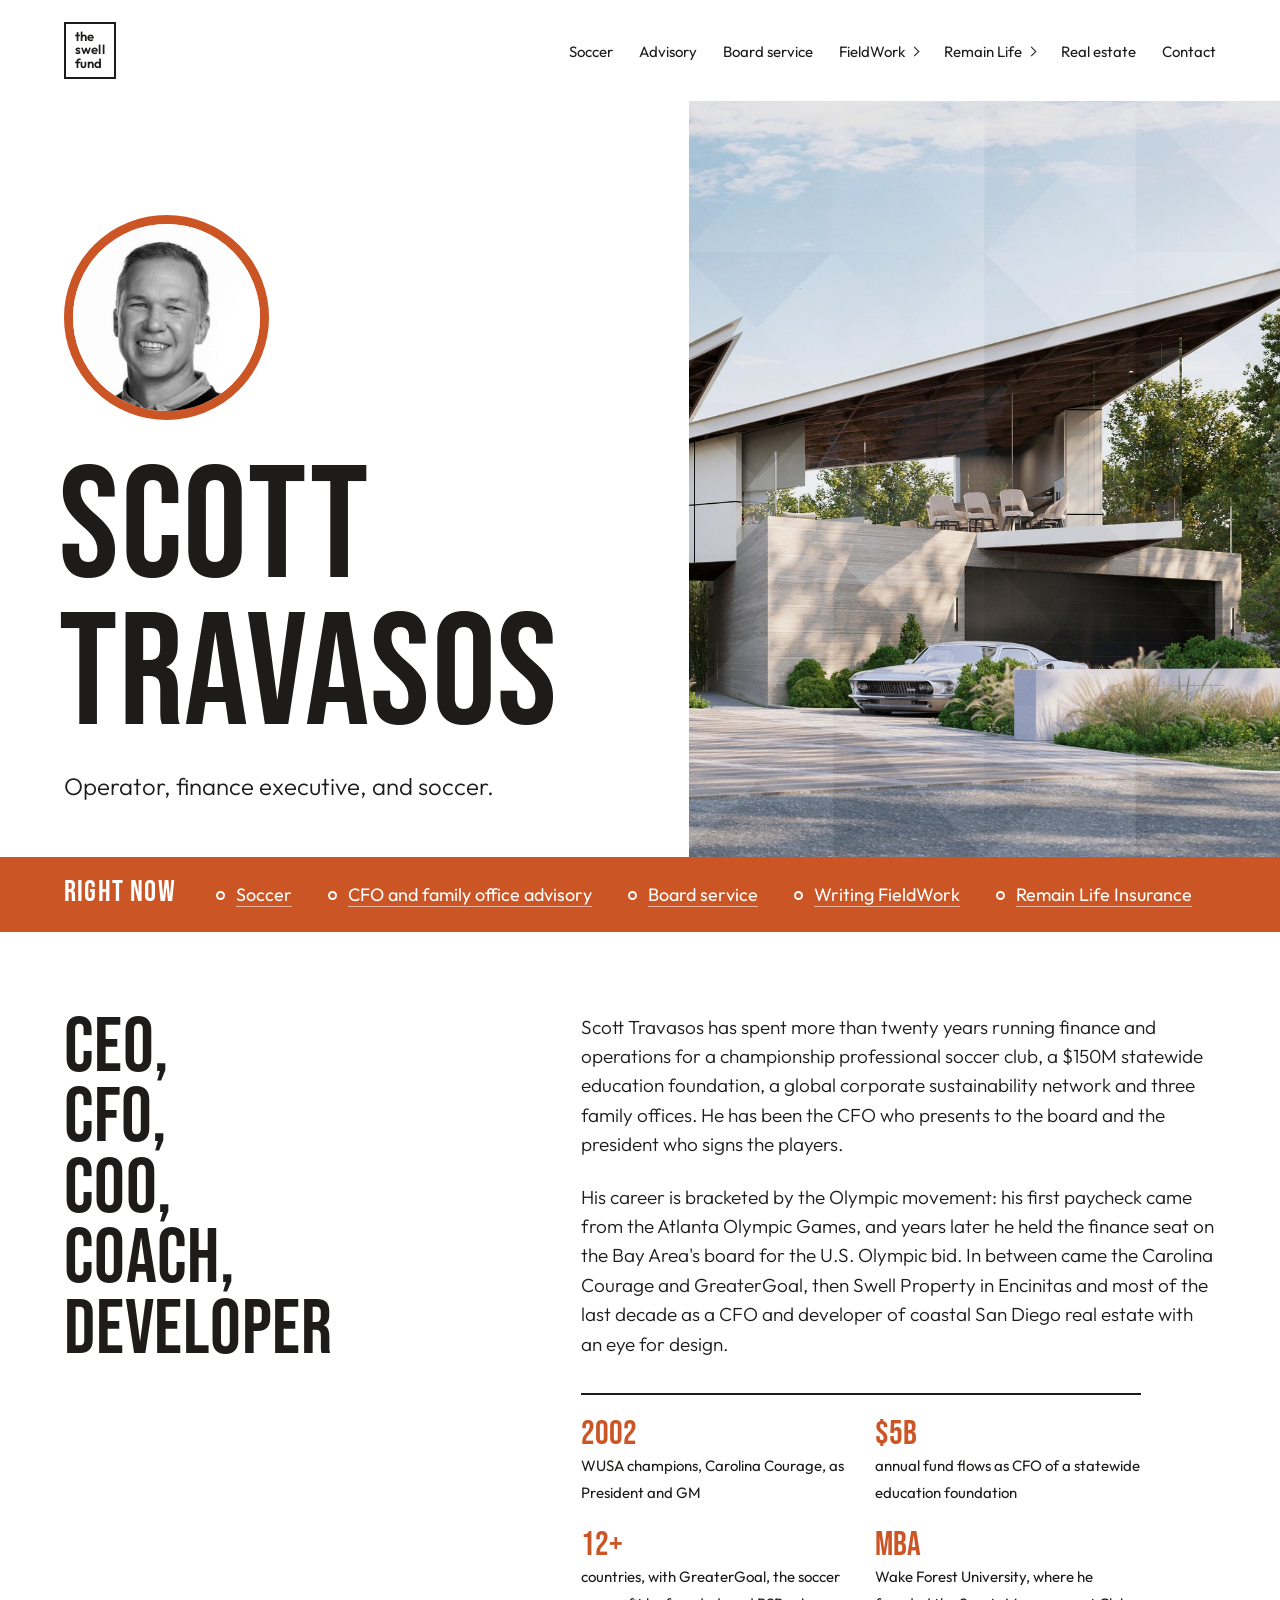
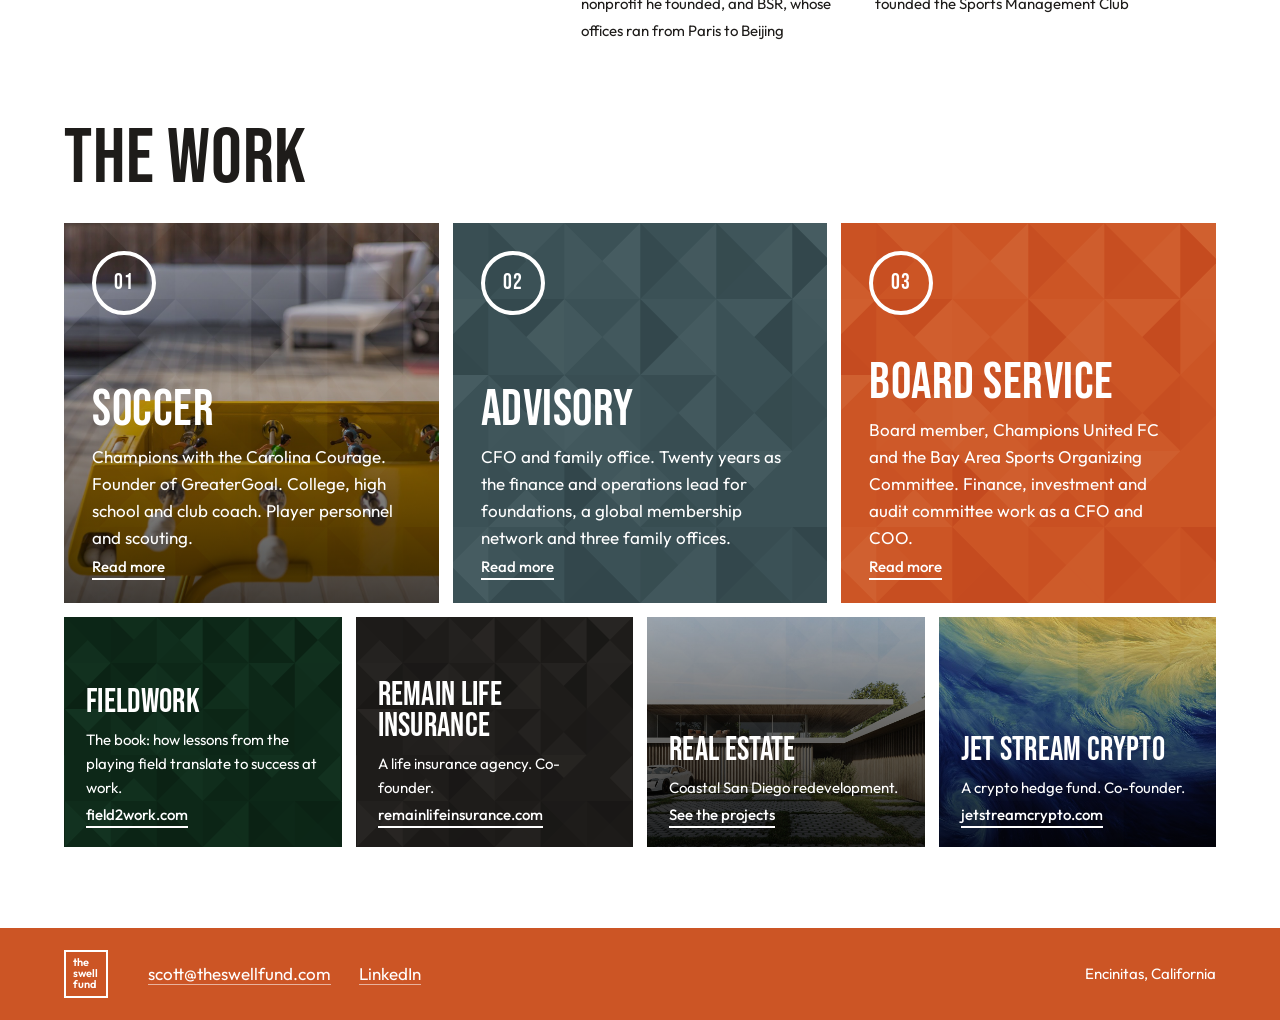
==== commit 2e3a85ec: "Small tiles bottom-aligned; real estate copy one line Co-Authored-By: Claude Fable 5.1 <noreply@anth" ====
--- a/index.html
+++ b/index.html
@@ -130,7 +130,7 @@
       <div class="shade"></div>
       <div>
         <h3 class="display">Real estate</h3>
-        <p>Coastal San Diego redevelopment with the Swell Group.</p>
+        <p>Coastal San Diego redevelopment.</p>
         <span class="go">See the projects</span>
       </div>
     </a>
--- a/assets/site.css
+++ b/assets/site.css
@@ -197,8 +197,7 @@
   .tiles.three .tile h3 { font-size: clamp(40px, 4vw, 60px); }
   .tiles.quiet { margin-top: 14px; }
   .tiles.quiet.four { grid-template-columns: repeat(4, minmax(0, 1fr)); }
-  .tiles.quiet .tile { min-height: 230px; padding: 22px 22px 20px; justify-content: flex-start; }
-  .tiles.quiet .tile h3 { min-height: 2.1em; display: flex; align-items: flex-end; }
+  .tiles.quiet .tile { min-height: 230px; padding: 22px 22px 20px; justify-content: flex-end; }
   .tiles.quiet .tile img.low { object-position: 50% 62%; }
   .tiles.quiet .tile img.low + svg + .shade { background: linear-gradient(180deg, rgba(0,0,0,.30) 0%, rgba(0,0,0,.55) 45%, rgba(0,0,0,.82) 100%); }
   .tiles.quiet .tile h3 { font-size: clamp(30px, 2.6vw, 40px); }
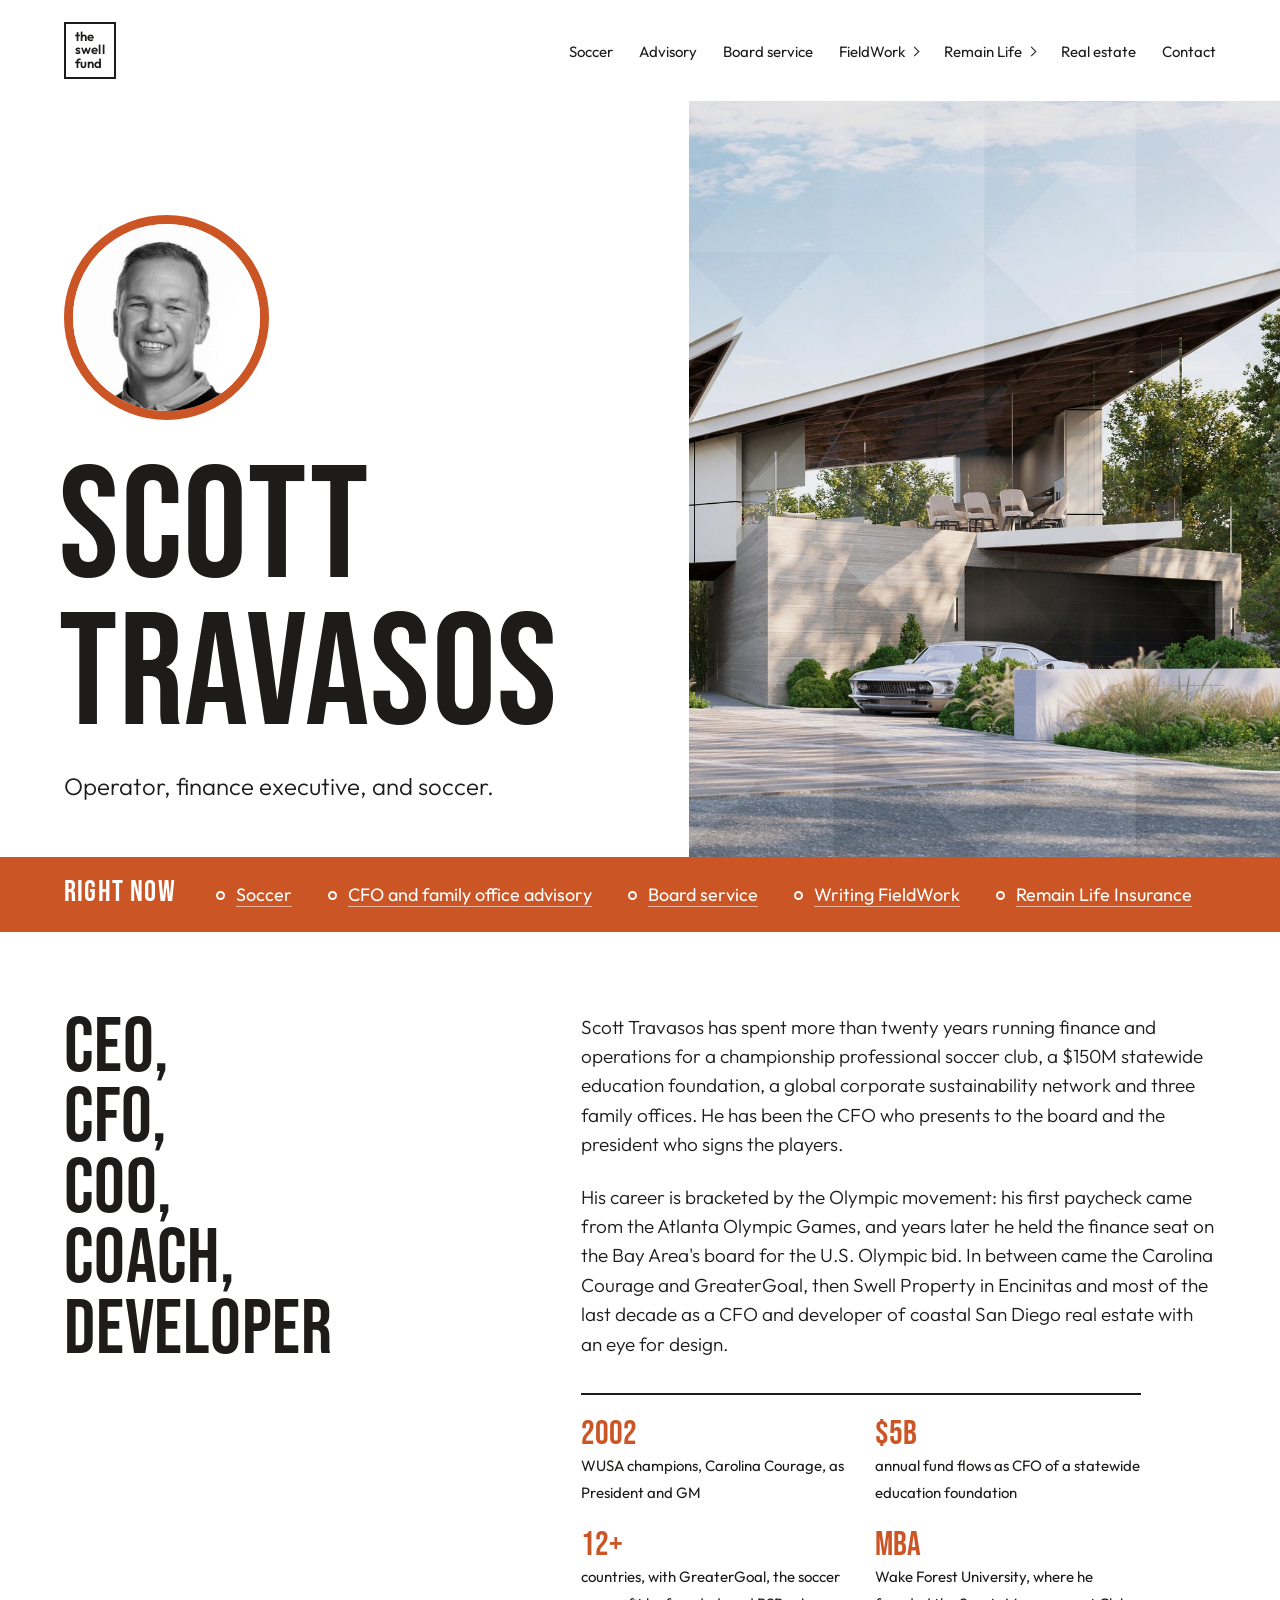
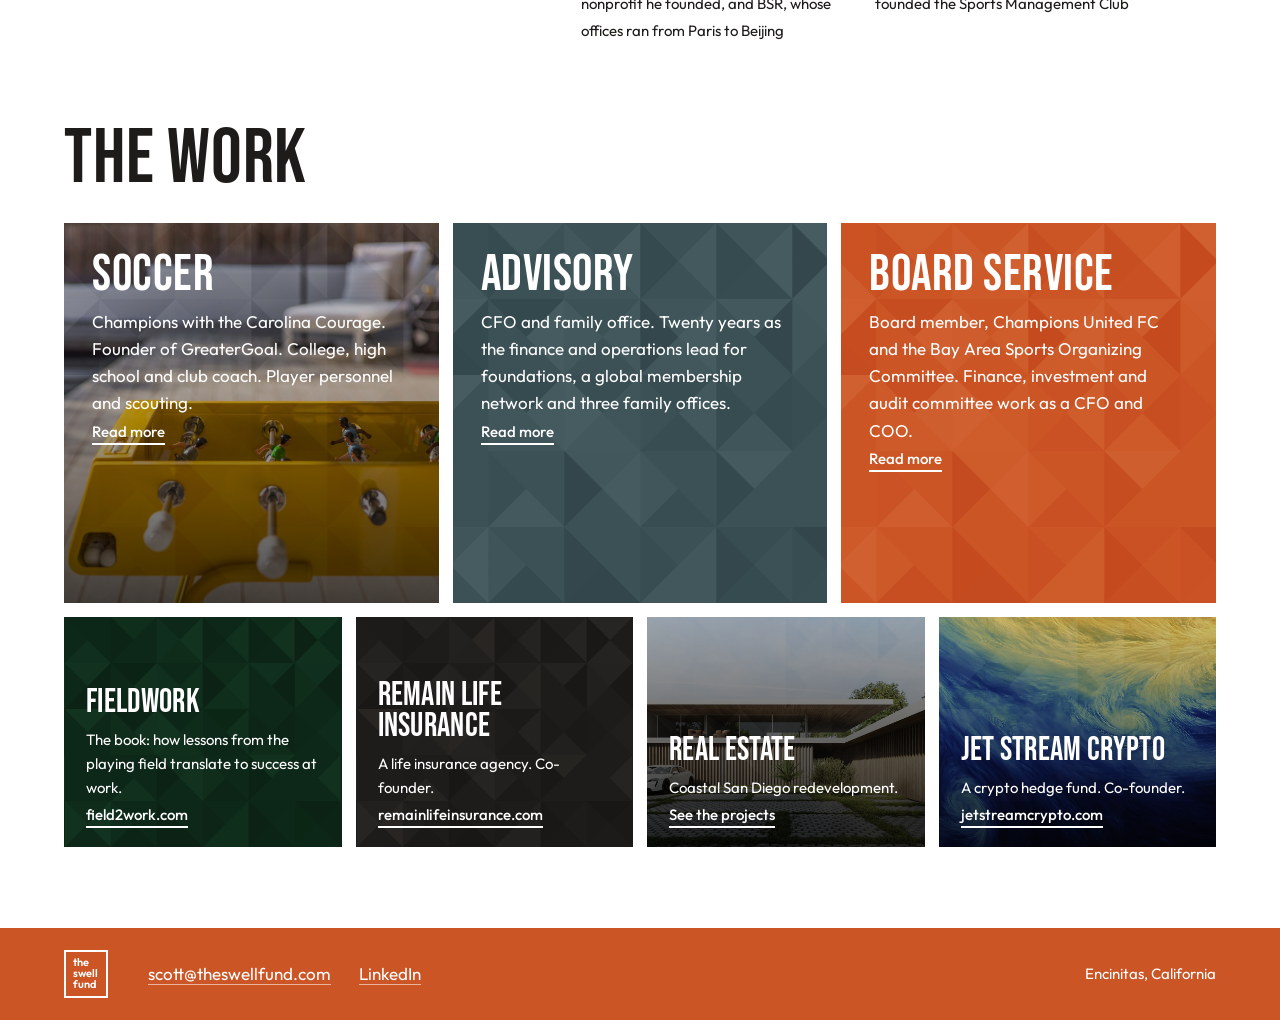
==== commit ba7aec9e: "Home: remove numbered rings from the big tiles Co-Authored-By: Claude Fable 5.1 <noreply@anthropic.c" ====
--- a/index.html
+++ b/index.html
@@ -80,7 +80,6 @@
       <img src="assets/projects/project-11.jpg" alt="">
       <svg xmlns="http://www.w3.org/2000/svg" viewBox="0 0 800 500" preserveAspectRatio="xMidYMid slice" aria-hidden="true" class="facets"><polygon points="0,0 100,0 50,50" fill="#fff" fill-opacity="0.08"/><polygon points="100,100 0,100 50,50" fill="#fff" fill-opacity="0.15"/><polygon points="0,100 0,0 50,50" fill="#000" fill-opacity="0.06"/><polygon points="100,0 200,0 150,50" fill="#000" fill-opacity="0.06"/><polygon points="200,0 200,100 150,50" fill="#000" fill-opacity="0.06"/><polygon points="200,100 100,100 150,50" fill="#fff" fill-opacity="0.13"/><polygon points="200,0 300,0 250,50" fill="#fff" fill-opacity="0.10"/><polygon points="200,100 200,0 250,50" fill="#000" fill-opacity="0.12"/><polygon points="400,0 400,100 350,50" fill="#fff" fill-opacity="0.20"/><polygon points="400,100 300,100 350,50" fill="#fff" fill-opacity="0.08"/><polygon points="300,100 300,0 350,50" fill="#fff" fill-opacity="0.11"/><polygon points="500,0 500,100 450,50" fill="#fff" fill-opacity="0.15"/><polygon points="400,100 400,0 450,50" fill="#000" fill-opacity="0.14"/><polygon points="500,0 600,0 550,50" fill="#fff" fill-opacity="0.07"/><polygon points="600,0 600,100 550,50" fill="#fff" fill-opacity="0.17"/><polygon points="600,100 500,100 550,50" fill="#000" fill-opacity="0.10"/><polygon points="500,100 500,0 550,50" fill="#000" fill-opacity="0.13"/><polygon points="600,0 700,0 650,50" fill="#fff" fill-opacity="0.19"/><polygon points="700,100 600,100 650,50" fill="#fff" fill-opacity="0.15"/><polygon points="600,100 600,0 650,50" fill="#000" fill-opacity="0.20"/><polygon points="800,0 800,100 750,50" fill="#fff" fill-opacity="0.22"/><polygon points="800,100 700,100 750,50" fill="#fff" fill-opacity="0.13"/><polygon points="0,100 100,100 50,150" fill="#fff" fill-opacity="0.14"/><polygon points="100,100 100,200 50,150" fill="#fff" fill-opacity="0.17"/><polygon points="0,200 0,100 50,150" fill="#000" fill-opacity="0.20"/><polygon points="100,100 200,100 150,150" fill="#fff" fill-opacity="0.17"/><polygon points="200,100 200,200 150,150" fill="#000" fill-opacity="0.15"/><polygon points="200,200 100,200 150,150" fill="#000" fill-opacity="0.19"/><polygon points="200,100 300,100 250,150" fill="#000" fill-opacity="0.16"/><polygon points="300,100 300,200 250,150" fill="#fff" fill-opacity="0.17"/><polygon points="400,100 400,200 350,150" fill="#fff" fill-opacity="0.12"/><polygon points="300,200 300,100 350,150" fill="#fff" fill-opacity="0.13"/><polygon points="400,100 500,100 450,150" fill="#fff" fill-opacity="0.08"/><polygon points="500,100 500,200 450,150" fill="#fff" fill-opacity="0.18"/><polygon points="500,200 400,200 450,150" fill="#fff" fill-opacity="0.10"/><polygon points="400,200 400,100 450,150" fill="#000" fill-opacity="0.20"/><polygon points="500,100 600,100 550,150" fill="#fff" fill-opacity="0.13"/><polygon points="600,100 600,200 550,150" fill="#000" fill-opacity="0.20"/><polygon points="600,100 700,100 650,150" fill="#fff" fill-opacity="0.13"/><polygon points="700,100 700,200 650,150" fill="#000" fill-opacity="0.20"/><polygon points="600,200 600,100 650,150" fill="#fff" fill-opacity="0.09"/><polygon points="700,100 800,100 750,150" fill="#fff" fill-opacity="0.10"/><polygon points="800,100 800,200 750,150" fill="#000" fill-opacity="0.15"/><polygon points="800,200 700,200 750,150" fill="#fff" fill-opacity="0.06"/><polygon points="700,200 700,100 750,150" fill="#000" fill-opacity="0.11"/><polygon points="0,200 100,200 50,250" fill="#000" fill-opacity="0.21"/><polygon points="100,300 0,300 50,250" fill="#000" fill-opacity="0.15"/><polygon points="100,200 200,200 150,250" fill="#fff" fill-opacity="0.20"/><polygon points="200,200 300,200 250,250" fill="#000" fill-opacity="0.12"/><polygon points="300,200 300,300 250,250" fill="#fff" fill-opacity="0.16"/><polygon points="300,300 200,300 250,250" fill="#fff" fill-opacity="0.07"/><polygon points="200,300 200,200 250,250" fill="#fff" fill-opacity="0.09"/><polygon points="300,200 400,200 350,250" fill="#000" fill-opacity="0.06"/><polygon points="400,200 400,300 350,250" fill="#fff" fill-opacity="0.08"/><polygon points="400,300 300,300 350,250" fill="#fff" fill-opacity="0.12"/><polygon points="300,300 300,200 350,250" fill="#fff" fill-opacity="0.20"/><polygon points="400,200 500,200 450,250" fill="#000" fill-opacity="0.08"/><polygon points="500,200 500,300 450,250" fill="#fff" fill-opacity="0.12"/><polygon points="500,300 400,300 450,250" fill="#000" fill-opacity="0.07"/><polygon points="600,200 600,300 550,250" fill="#000" fill-opacity="0.13"/><polygon points="600,300 500,300 550,250" fill="#fff" fill-opacity="0.08"/><polygon points="500,300 500,200 550,250" fill="#000" fill-opacity="0.10"/><polygon points="700,200 700,300 650,250" fill="#fff" fill-opacity="0.06"/><polygon points="600,300 600,200 650,250" fill="#000" fill-opacity="0.07"/><polygon points="700,200 800,200 750,250" fill="#000" fill-opacity="0.05"/><polygon points="800,200 800,300 750,250" fill="#000" fill-opacity="0.22"/><polygon points="0,300 100,300 50,350" fill="#fff" fill-opacity="0.12"/><polygon points="100,300 100,400 50,350" fill="#fff" fill-opacity="0.18"/><polygon points="100,400 0,400 50,350" fill="#000" fill-opacity="0.18"/><polygon points="0,400 0,300 50,350" fill="#fff" fill-opacity="0.10"/><polygon points="300,400 200,400 250,350" fill="#fff" fill-opacity="0.14"/><polygon points="200,400 200,300 250,350" fill="#000" fill-opacity="0.05"/><polygon points="300,300 400,300 350,350" fill="#fff" fill-opacity="0.10"/><polygon points="400,300 400,400 350,350" fill="#fff" fill-opacity="0.17"/><polygon points="300,400 300,300 350,350" fill="#000" fill-opacity="0.21"/><polygon points="500,400 400,400 450,350" fill="#000" fill-opacity="0.09"/><polygon points="400,400 400,300 450,350" fill="#fff" fill-opacity="0.09"/><polygon points="500,300 600,300 550,350" fill="#fff" fill-opacity="0.16"/><polygon points="500,400 500,300 550,350" fill="#000" fill-opacity="0.16"/><polygon points="700,300 700,400 650,350" fill="#fff" fill-opacity="0.17"/><polygon points="800,300 800,400 750,350" fill="#000" fill-opacity="0.08"/><polygon points="700,400 700,300 750,350" fill="#000" fill-opacity="0.19"/><polygon points="100,400 100,500 50,450" fill="#000" fill-opacity="0.12"/><polygon points="100,400 200,400 150,450" fill="#fff" fill-opacity="0.08"/><polygon points="200,400 200,500 150,450" fill="#fff" fill-opacity="0.20"/><polygon points="100,500 100,400 150,450" fill="#fff" fill-opacity="0.19"/><polygon points="300,500 200,500 250,450" fill="#000" fill-opacity="0.14"/><polygon points="200,500 200,400 250,450" fill="#fff" fill-opacity="0.06"/><polygon points="400,500 300,500 350,450" fill="#000" fill-opacity="0.21"/><polygon points="300,500 300,400 350,450" fill="#000" fill-opacity="0.20"/><polygon points="500,400 500,500 450,450" fill="#fff" fill-opacity="0.10"/><polygon points="500,500 400,500 450,450" fill="#fff" fill-opacity="0.10"/><polygon points="400,500 400,400 450,450" fill="#000" fill-opacity="0.09"/><polygon points="500,400 600,400 550,450" fill="#000" fill-opacity="0.07"/><polygon points="600,500 500,500 550,450" fill="#000" fill-opacity="0.13"/><polygon points="500,500 500,400 550,450" fill="#000" fill-opacity="0.20"/><polygon points="600,400 700,400 650,450" fill="#000" fill-opacity="0.21"/><polygon points="700,400 700,500 650,450" fill="#000" fill-opacity="0.14"/><polygon points="700,500 600,500 650,450" fill="#000" fill-opacity="0.05"/><polygon points="600,500 600,400 650,450" fill="#000" fill-opacity="0.08"/><polygon points="700,400 800,400 750,450" fill="#fff" fill-opacity="0.19"/><polygon points="800,400 800,500 750,450" fill="#fff" fill-opacity="0.14"/><polygon points="700,500 700,400 750,450" fill="#000" fill-opacity="0.11"/></svg>
       <div class="shade"></div>
-      <div class="ring">01</div>
       <div>
         <h3 class="display">Soccer</h3>
         <p>Champions with the Carolina Courage. Founder of GreaterGoal. College, high school and club coach. Player personnel and scouting.</p>
@@ -89,7 +88,6 @@
     </a>
     <a class="tile solid-teal" href="advisory.html">
       <svg xmlns="http://www.w3.org/2000/svg" viewBox="0 0 800 500" preserveAspectRatio="xMidYMid slice" aria-hidden="true" class="facets"><polygon points="0,0 100,0 50,50" fill="#fff" fill-opacity="0.08"/><polygon points="100,100 0,100 50,50" fill="#fff" fill-opacity="0.15"/><polygon points="0,100 0,0 50,50" fill="#000" fill-opacity="0.06"/><polygon points="100,0 200,0 150,50" fill="#000" fill-opacity="0.06"/><polygon points="200,0 200,100 150,50" fill="#000" fill-opacity="0.06"/><polygon points="200,100 100,100 150,50" fill="#fff" fill-opacity="0.13"/><polygon points="200,0 300,0 250,50" fill="#fff" fill-opacity="0.10"/><polygon points="200,100 200,0 250,50" fill="#000" fill-opacity="0.12"/><polygon points="400,0 400,100 350,50" fill="#fff" fill-opacity="0.20"/><polygon points="400,100 300,100 350,50" fill="#fff" fill-opacity="0.08"/><polygon points="300,100 300,0 350,50" fill="#fff" fill-opacity="0.11"/><polygon points="500,0 500,100 450,50" fill="#fff" fill-opacity="0.15"/><polygon points="400,100 400,0 450,50" fill="#000" fill-opacity="0.14"/><polygon points="500,0 600,0 550,50" fill="#fff" fill-opacity="0.07"/><polygon points="600,0 600,100 550,50" fill="#fff" fill-opacity="0.17"/><polygon points="600,100 500,100 550,50" fill="#000" fill-opacity="0.10"/><polygon points="500,100 500,0 550,50" fill="#000" fill-opacity="0.13"/><polygon points="600,0 700,0 650,50" fill="#fff" fill-opacity="0.19"/><polygon points="700,100 600,100 650,50" fill="#fff" fill-opacity="0.15"/><polygon points="600,100 600,0 650,50" fill="#000" fill-opacity="0.20"/><polygon points="800,0 800,100 750,50" fill="#fff" fill-opacity="0.22"/><polygon points="800,100 700,100 750,50" fill="#fff" fill-opacity="0.13"/><polygon points="0,100 100,100 50,150" fill="#fff" fill-opacity="0.14"/><polygon points="100,100 100,200 50,150" fill="#fff" fill-opacity="0.17"/><polygon points="0,200 0,100 50,150" fill="#000" fill-opacity="0.20"/><polygon points="100,100 200,100 150,150" fill="#fff" fill-opacity="0.17"/><polygon points="200,100 200,200 150,150" fill="#000" fill-opacity="0.15"/><polygon points="200,200 100,200 150,150" fill="#000" fill-opacity="0.19"/><polygon points="200,100 300,100 250,150" fill="#000" fill-opacity="0.16"/><polygon points="300,100 300,200 250,150" fill="#fff" fill-opacity="0.17"/><polygon points="400,100 400,200 350,150" fill="#fff" fill-opacity="0.12"/><polygon points="300,200 300,100 350,150" fill="#fff" fill-opacity="0.13"/><polygon points="400,100 500,100 450,150" fill="#fff" fill-opacity="0.08"/><polygon points="500,100 500,200 450,150" fill="#fff" fill-opacity="0.18"/><polygon points="500,200 400,200 450,150" fill="#fff" fill-opacity="0.10"/><polygon points="400,200 400,100 450,150" fill="#000" fill-opacity="0.20"/><polygon points="500,100 600,100 550,150" fill="#fff" fill-opacity="0.13"/><polygon points="600,100 600,200 550,150" fill="#000" fill-opacity="0.20"/><polygon points="600,100 700,100 650,150" fill="#fff" fill-opacity="0.13"/><polygon points="700,100 700,200 650,150" fill="#000" fill-opacity="0.20"/><polygon points="600,200 600,100 650,150" fill="#fff" fill-opacity="0.09"/><polygon points="700,100 800,100 750,150" fill="#fff" fill-opacity="0.10"/><polygon points="800,100 800,200 750,150" fill="#000" fill-opacity="0.15"/><polygon points="800,200 700,200 750,150" fill="#fff" fill-opacity="0.06"/><polygon points="700,200 700,100 750,150" fill="#000" fill-opacity="0.11"/><polygon points="0,200 100,200 50,250" fill="#000" fill-opacity="0.21"/><polygon points="100,300 0,300 50,250" fill="#000" fill-opacity="0.15"/><polygon points="100,200 200,200 150,250" fill="#fff" fill-opacity="0.20"/><polygon points="200,200 300,200 250,250" fill="#000" fill-opacity="0.12"/><polygon points="300,200 300,300 250,250" fill="#fff" fill-opacity="0.16"/><polygon points="300,300 200,300 250,250" fill="#fff" fill-opacity="0.07"/><polygon points="200,300 200,200 250,250" fill="#fff" fill-opacity="0.09"/><polygon points="300,200 400,200 350,250" fill="#000" fill-opacity="0.06"/><polygon points="400,200 400,300 350,250" fill="#fff" fill-opacity="0.08"/><polygon points="400,300 300,300 350,250" fill="#fff" fill-opacity="0.12"/><polygon points="300,300 300,200 350,250" fill="#fff" fill-opacity="0.20"/><polygon points="400,200 500,200 450,250" fill="#000" fill-opacity="0.08"/><polygon points="500,200 500,300 450,250" fill="#fff" fill-opacity="0.12"/><polygon points="500,300 400,300 450,250" fill="#000" fill-opacity="0.07"/><polygon points="600,200 600,300 550,250" fill="#000" fill-opacity="0.13"/><polygon points="600,300 500,300 550,250" fill="#fff" fill-opacity="0.08"/><polygon points="500,300 500,200 550,250" fill="#000" fill-opacity="0.10"/><polygon points="700,200 700,300 650,250" fill="#fff" fill-opacity="0.06"/><polygon points="600,300 600,200 650,250" fill="#000" fill-opacity="0.07"/><polygon points="700,200 800,200 750,250" fill="#000" fill-opacity="0.05"/><polygon points="800,200 800,300 750,250" fill="#000" fill-opacity="0.22"/><polygon points="0,300 100,300 50,350" fill="#fff" fill-opacity="0.12"/><polygon points="100,300 100,400 50,350" fill="#fff" fill-opacity="0.18"/><polygon points="100,400 0,400 50,350" fill="#000" fill-opacity="0.18"/><polygon points="0,400 0,300 50,350" fill="#fff" fill-opacity="0.10"/><polygon points="300,400 200,400 250,350" fill="#fff" fill-opacity="0.14"/><polygon points="200,400 200,300 250,350" fill="#000" fill-opacity="0.05"/><polygon points="300,300 400,300 350,350" fill="#fff" fill-opacity="0.10"/><polygon points="400,300 400,400 350,350" fill="#fff" fill-opacity="0.17"/><polygon points="300,400 300,300 350,350" fill="#000" fill-opacity="0.21"/><polygon points="500,400 400,400 450,350" fill="#000" fill-opacity="0.09"/><polygon points="400,400 400,300 450,350" fill="#fff" fill-opacity="0.09"/><polygon points="500,300 600,300 550,350" fill="#fff" fill-opacity="0.16"/><polygon points="500,400 500,300 550,350" fill="#000" fill-opacity="0.16"/><polygon points="700,300 700,400 650,350" fill="#fff" fill-opacity="0.17"/><polygon points="800,300 800,400 750,350" fill="#000" fill-opacity="0.08"/><polygon points="700,400 700,300 750,350" fill="#000" fill-opacity="0.19"/><polygon points="100,400 100,500 50,450" fill="#000" fill-opacity="0.12"/><polygon points="100,400 200,400 150,450" fill="#fff" fill-opacity="0.08"/><polygon points="200,400 200,500 150,450" fill="#fff" fill-opacity="0.20"/><polygon points="100,500 100,400 150,450" fill="#fff" fill-opacity="0.19"/><polygon points="300,500 200,500 250,450" fill="#000" fill-opacity="0.14"/><polygon points="200,500 200,400 250,450" fill="#fff" fill-opacity="0.06"/><polygon points="400,500 300,500 350,450" fill="#000" fill-opacity="0.21"/><polygon points="300,500 300,400 350,450" fill="#000" fill-opacity="0.20"/><polygon points="500,400 500,500 450,450" fill="#fff" fill-opacity="0.10"/><polygon points="500,500 400,500 450,450" fill="#fff" fill-opacity="0.10"/><polygon points="400,500 400,400 450,450" fill="#000" fill-opacity="0.09"/><polygon points="500,400 600,400 550,450" fill="#000" fill-opacity="0.07"/><polygon points="600,500 500,500 550,450" fill="#000" fill-opacity="0.13"/><polygon points="500,500 500,400 550,450" fill="#000" fill-opacity="0.20"/><polygon points="600,400 700,400 650,450" fill="#000" fill-opacity="0.21"/><polygon points="700,400 700,500 650,450" fill="#000" fill-opacity="0.14"/><polygon points="700,500 600,500 650,450" fill="#000" fill-opacity="0.05"/><polygon points="600,500 600,400 650,450" fill="#000" fill-opacity="0.08"/><polygon points="700,400 800,400 750,450" fill="#fff" fill-opacity="0.19"/><polygon points="800,400 800,500 750,450" fill="#fff" fill-opacity="0.14"/><polygon points="700,500 700,400 750,450" fill="#000" fill-opacity="0.11"/></svg>
-      <div class="ring">02</div>
       <div>
         <h3 class="display">Advisory</h3>
         <p>CFO and family office. Twenty years as the finance and operations lead for foundations, a global membership network and three family offices.</p>
@@ -98,7 +96,6 @@
     </a>
     <a class="tile solid-orange" href="boards.html">
       <svg xmlns="http://www.w3.org/2000/svg" viewBox="0 0 800 500" preserveAspectRatio="xMidYMid slice" aria-hidden="true" class="facets"><polygon points="0,0 100,0 50,50" fill="#fff" fill-opacity="0.08"/><polygon points="100,100 0,100 50,50" fill="#fff" fill-opacity="0.15"/><polygon points="0,100 0,0 50,50" fill="#000" fill-opacity="0.06"/><polygon points="100,0 200,0 150,50" fill="#000" fill-opacity="0.06"/><polygon points="200,0 200,100 150,50" fill="#000" fill-opacity="0.06"/><polygon points="200,100 100,100 150,50" fill="#fff" fill-opacity="0.13"/><polygon points="200,0 300,0 250,50" fill="#fff" fill-opacity="0.10"/><polygon points="200,100 200,0 250,50" fill="#000" fill-opacity="0.12"/><polygon points="400,0 400,100 350,50" fill="#fff" fill-opacity="0.20"/><polygon points="400,100 300,100 350,50" fill="#fff" fill-opacity="0.08"/><polygon points="300,100 300,0 350,50" fill="#fff" fill-opacity="0.11"/><polygon points="500,0 500,100 450,50" fill="#fff" fill-opacity="0.15"/><polygon points="400,100 400,0 450,50" fill="#000" fill-opacity="0.14"/><polygon points="500,0 600,0 550,50" fill="#fff" fill-opacity="0.07"/><polygon points="600,0 600,100 550,50" fill="#fff" fill-opacity="0.17"/><polygon points="600,100 500,100 550,50" fill="#000" fill-opacity="0.10"/><polygon points="500,100 500,0 550,50" fill="#000" fill-opacity="0.13"/><polygon points="600,0 700,0 650,50" fill="#fff" fill-opacity="0.19"/><polygon points="700,100 600,100 650,50" fill="#fff" fill-opacity="0.15"/><polygon points="600,100 600,0 650,50" fill="#000" fill-opacity="0.20"/><polygon points="800,0 800,100 750,50" fill="#fff" fill-opacity="0.22"/><polygon points="800,100 700,100 750,50" fill="#fff" fill-opacity="0.13"/><polygon points="0,100 100,100 50,150" fill="#fff" fill-opacity="0.14"/><polygon points="100,100 100,200 50,150" fill="#fff" fill-opacity="0.17"/><polygon points="0,200 0,100 50,150" fill="#000" fill-opacity="0.20"/><polygon points="100,100 200,100 150,150" fill="#fff" fill-opacity="0.17"/><polygon points="200,100 200,200 150,150" fill="#000" fill-opacity="0.15"/><polygon points="200,200 100,200 150,150" fill="#000" fill-opacity="0.19"/><polygon points="200,100 300,100 250,150" fill="#000" fill-opacity="0.16"/><polygon points="300,100 300,200 250,150" fill="#fff" fill-opacity="0.17"/><polygon points="400,100 400,200 350,150" fill="#fff" fill-opacity="0.12"/><polygon points="300,200 300,100 350,150" fill="#fff" fill-opacity="0.13"/><polygon points="400,100 500,100 450,150" fill="#fff" fill-opacity="0.08"/><polygon points="500,100 500,200 450,150" fill="#fff" fill-opacity="0.18"/><polygon points="500,200 400,200 450,150" fill="#fff" fill-opacity="0.10"/><polygon points="400,200 400,100 450,150" fill="#000" fill-opacity="0.20"/><polygon points="500,100 600,100 550,150" fill="#fff" fill-opacity="0.13"/><polygon points="600,100 600,200 550,150" fill="#000" fill-opacity="0.20"/><polygon points="600,100 700,100 650,150" fill="#fff" fill-opacity="0.13"/><polygon points="700,100 700,200 650,150" fill="#000" fill-opacity="0.20"/><polygon points="600,200 600,100 650,150" fill="#fff" fill-opacity="0.09"/><polygon points="700,100 800,100 750,150" fill="#fff" fill-opacity="0.10"/><polygon points="800,100 800,200 750,150" fill="#000" fill-opacity="0.15"/><polygon points="800,200 700,200 750,150" fill="#fff" fill-opacity="0.06"/><polygon points="700,200 700,100 750,150" fill="#000" fill-opacity="0.11"/><polygon points="0,200 100,200 50,250" fill="#000" fill-opacity="0.21"/><polygon points="100,300 0,300 50,250" fill="#000" fill-opacity="0.15"/><polygon points="100,200 200,200 150,250" fill="#fff" fill-opacity="0.20"/><polygon points="200,200 300,200 250,250" fill="#000" fill-opacity="0.12"/><polygon points="300,200 300,300 250,250" fill="#fff" fill-opacity="0.16"/><polygon points="300,300 200,300 250,250" fill="#fff" fill-opacity="0.07"/><polygon points="200,300 200,200 250,250" fill="#fff" fill-opacity="0.09"/><polygon points="300,200 400,200 350,250" fill="#000" fill-opacity="0.06"/><polygon points="400,200 400,300 350,250" fill="#fff" fill-opacity="0.08"/><polygon points="400,300 300,300 350,250" fill="#fff" fill-opacity="0.12"/><polygon points="300,300 300,200 350,250" fill="#fff" fill-opacity="0.20"/><polygon points="400,200 500,200 450,250" fill="#000" fill-opacity="0.08"/><polygon points="500,200 500,300 450,250" fill="#fff" fill-opacity="0.12"/><polygon points="500,300 400,300 450,250" fill="#000" fill-opacity="0.07"/><polygon points="600,200 600,300 550,250" fill="#000" fill-opacity="0.13"/><polygon points="600,300 500,300 550,250" fill="#fff" fill-opacity="0.08"/><polygon points="500,300 500,200 550,250" fill="#000" fill-opacity="0.10"/><polygon points="700,200 700,300 650,250" fill="#fff" fill-opacity="0.06"/><polygon points="600,300 600,200 650,250" fill="#000" fill-opacity="0.07"/><polygon points="700,200 800,200 750,250" fill="#000" fill-opacity="0.05"/><polygon points="800,200 800,300 750,250" fill="#000" fill-opacity="0.22"/><polygon points="0,300 100,300 50,350" fill="#fff" fill-opacity="0.12"/><polygon points="100,300 100,400 50,350" fill="#fff" fill-opacity="0.18"/><polygon points="100,400 0,400 50,350" fill="#000" fill-opacity="0.18"/><polygon points="0,400 0,300 50,350" fill="#fff" fill-opacity="0.10"/><polygon points="300,400 200,400 250,350" fill="#fff" fill-opacity="0.14"/><polygon points="200,400 200,300 250,350" fill="#000" fill-opacity="0.05"/><polygon points="300,300 400,300 350,350" fill="#fff" fill-opacity="0.10"/><polygon points="400,300 400,400 350,350" fill="#fff" fill-opacity="0.17"/><polygon points="300,400 300,300 350,350" fill="#000" fill-opacity="0.21"/><polygon points="500,400 400,400 450,350" fill="#000" fill-opacity="0.09"/><polygon points="400,400 400,300 450,350" fill="#fff" fill-opacity="0.09"/><polygon points="500,300 600,300 550,350" fill="#fff" fill-opacity="0.16"/><polygon points="500,400 500,300 550,350" fill="#000" fill-opacity="0.16"/><polygon points="700,300 700,400 650,350" fill="#fff" fill-opacity="0.17"/><polygon points="800,300 800,400 750,350" fill="#000" fill-opacity="0.08"/><polygon points="700,400 700,300 750,350" fill="#000" fill-opacity="0.19"/><polygon points="100,400 100,500 50,450" fill="#000" fill-opacity="0.12"/><polygon points="100,400 200,400 150,450" fill="#fff" fill-opacity="0.08"/><polygon points="200,400 200,500 150,450" fill="#fff" fill-opacity="0.20"/><polygon points="100,500 100,400 150,450" fill="#fff" fill-opacity="0.19"/><polygon points="300,500 200,500 250,450" fill="#000" fill-opacity="0.14"/><polygon points="200,500 200,400 250,450" fill="#fff" fill-opacity="0.06"/><polygon points="400,500 300,500 350,450" fill="#000" fill-opacity="0.21"/><polygon points="300,500 300,400 350,450" fill="#000" fill-opacity="0.20"/><polygon points="500,400 500,500 450,450" fill="#fff" fill-opacity="0.10"/><polygon points="500,500 400,500 450,450" fill="#fff" fill-opacity="0.10"/><polygon points="400,500 400,400 450,450" fill="#000" fill-opacity="0.09"/><polygon points="500,400 600,400 550,450" fill="#000" fill-opacity="0.07"/><polygon points="600,500 500,500 550,450" fill="#000" fill-opacity="0.13"/><polygon points="500,500 500,400 550,450" fill="#000" fill-opacity="0.20"/><polygon points="600,400 700,400 650,450" fill="#000" fill-opacity="0.21"/><polygon points="700,400 700,500 650,450" fill="#000" fill-opacity="0.14"/><polygon points="700,500 600,500 650,450" fill="#000" fill-opacity="0.05"/><polygon points="600,500 600,400 650,450" fill="#000" fill-opacity="0.08"/><polygon points="700,400 800,400 750,450" fill="#fff" fill-opacity="0.19"/><polygon points="800,400 800,500 750,450" fill="#fff" fill-opacity="0.14"/><polygon points="700,500 700,400 750,450" fill="#000" fill-opacity="0.11"/></svg>
-      <div class="ring">03</div>
       <div>
         <h3 class="display">Board service</h3>
         <p>Board member, Champions United FC and the Bay Area Sports Organizing Committee. Finance, investment and audit committee work as a CFO and COO.</p>
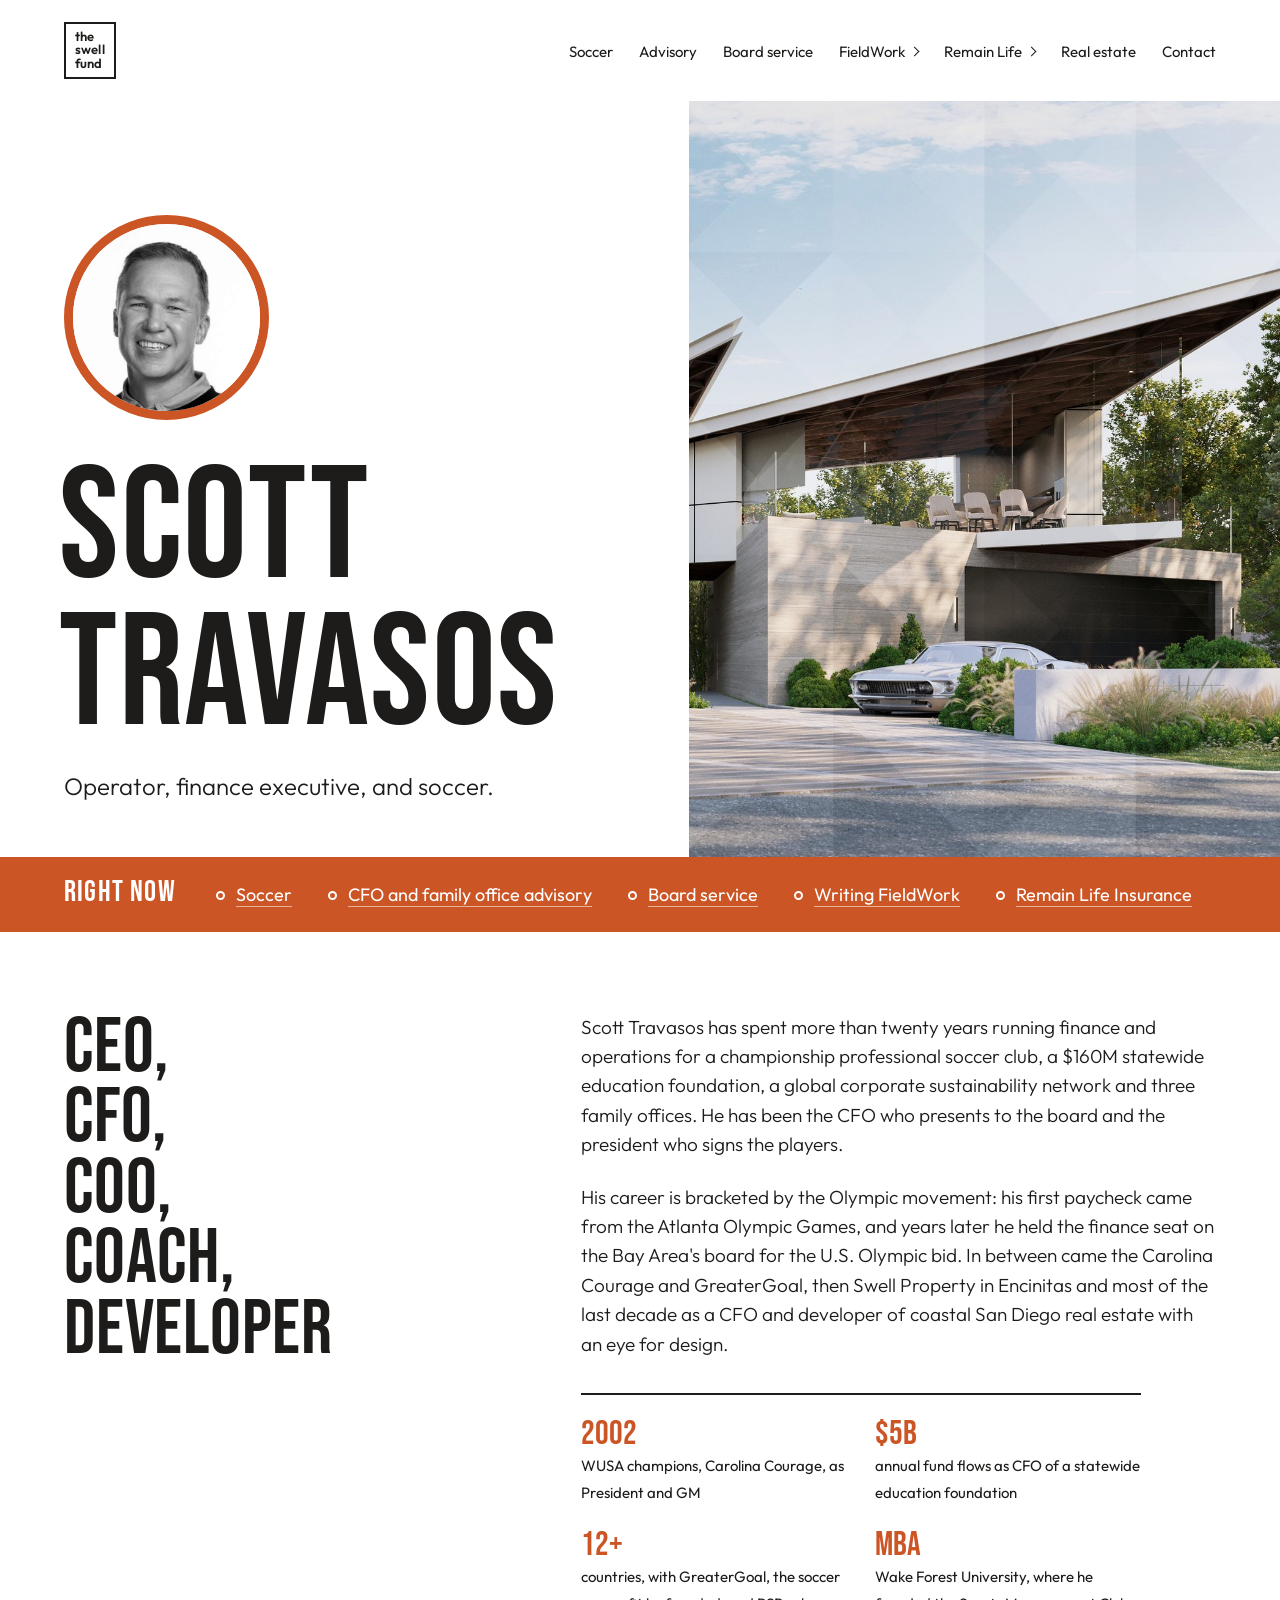
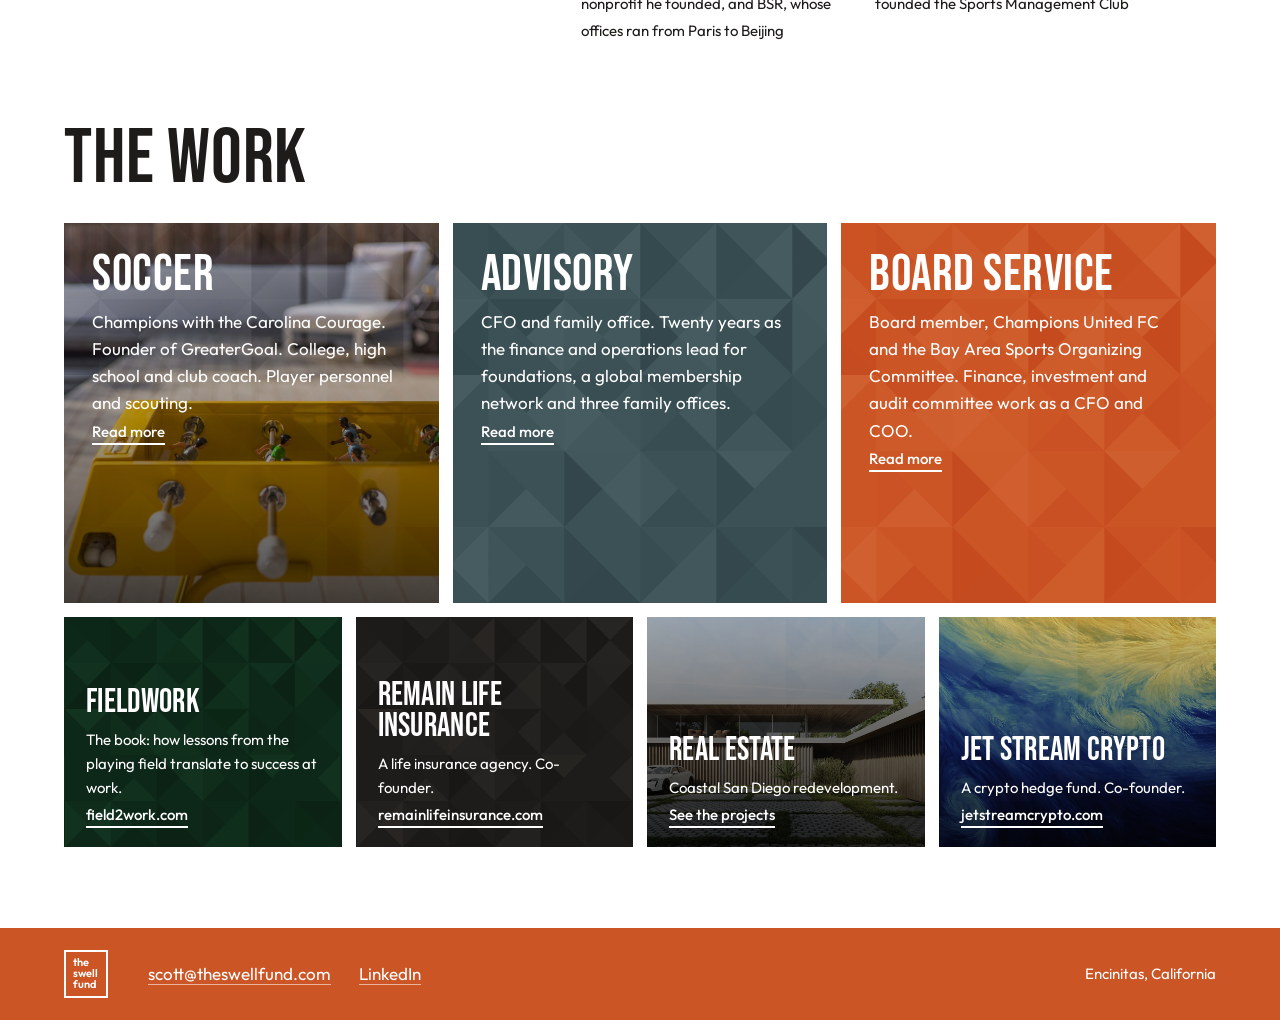
==== commit 1254d1ae: "Foundation figures: 700 employees, $160M opex Co-Authored-By: Claude Fable 5.1 <noreply@anthropic.co" ====
--- a/index.html
+++ b/index.html
@@ -59,7 +59,7 @@
 <section class="bio">
   <h2 class="display">CEO,<br>CFO,<br>COO,<br>coach,<br>developer</h2>
   <div class="bio-copy">
-    <p>Scott Travasos has spent more than twenty years running finance and operations for a championship professional soccer club, a $150M statewide education foundation, a global corporate sustainability network and three family offices. He has been the CFO who presents to the board and the president who signs the players.</p>
+    <p>Scott Travasos has spent more than twenty years running finance and operations for a championship professional soccer club, a $160M statewide education foundation, a global corporate sustainability network and three family offices. He has been the CFO who presents to the board and the president who signs the players.</p>
     <p>His career is bracketed by the Olympic movement: his first paycheck came from the Atlanta Olympic Games, and years later he held the finance seat on the Bay Area's board for the U.S. Olympic bid. In between came the Carolina Courage and GreaterGoal, then Swell Property in Encinitas and most of the last decade as a CFO and developer of coastal San Diego real estate with an eye for design.</p>
     <ul class="facts">
       <li><strong>2002</strong><span>WUSA champions, Carolina Courage, as President and GM</span></li>
@@ -148,7 +148,7 @@
   <a class="mark" href="index.html" aria-label="The Swell Fund, home"><span>the</span><span>swell</span><span>fund</span></a>
   <ul>
     <li><a href="mailto:scott@theswellfund.com">scott@theswellfund.com</a></li>
-    <li><a href="https://www.linkedin.com/pub/scott-travasos/15/69/158">LinkedIn</a></li>
+    <li><a href="https://www.linkedin.com/in/scott-travasos-15806915">LinkedIn</a></li>
   </ul>
   <p>Encinitas, California</p>
 </footer>
